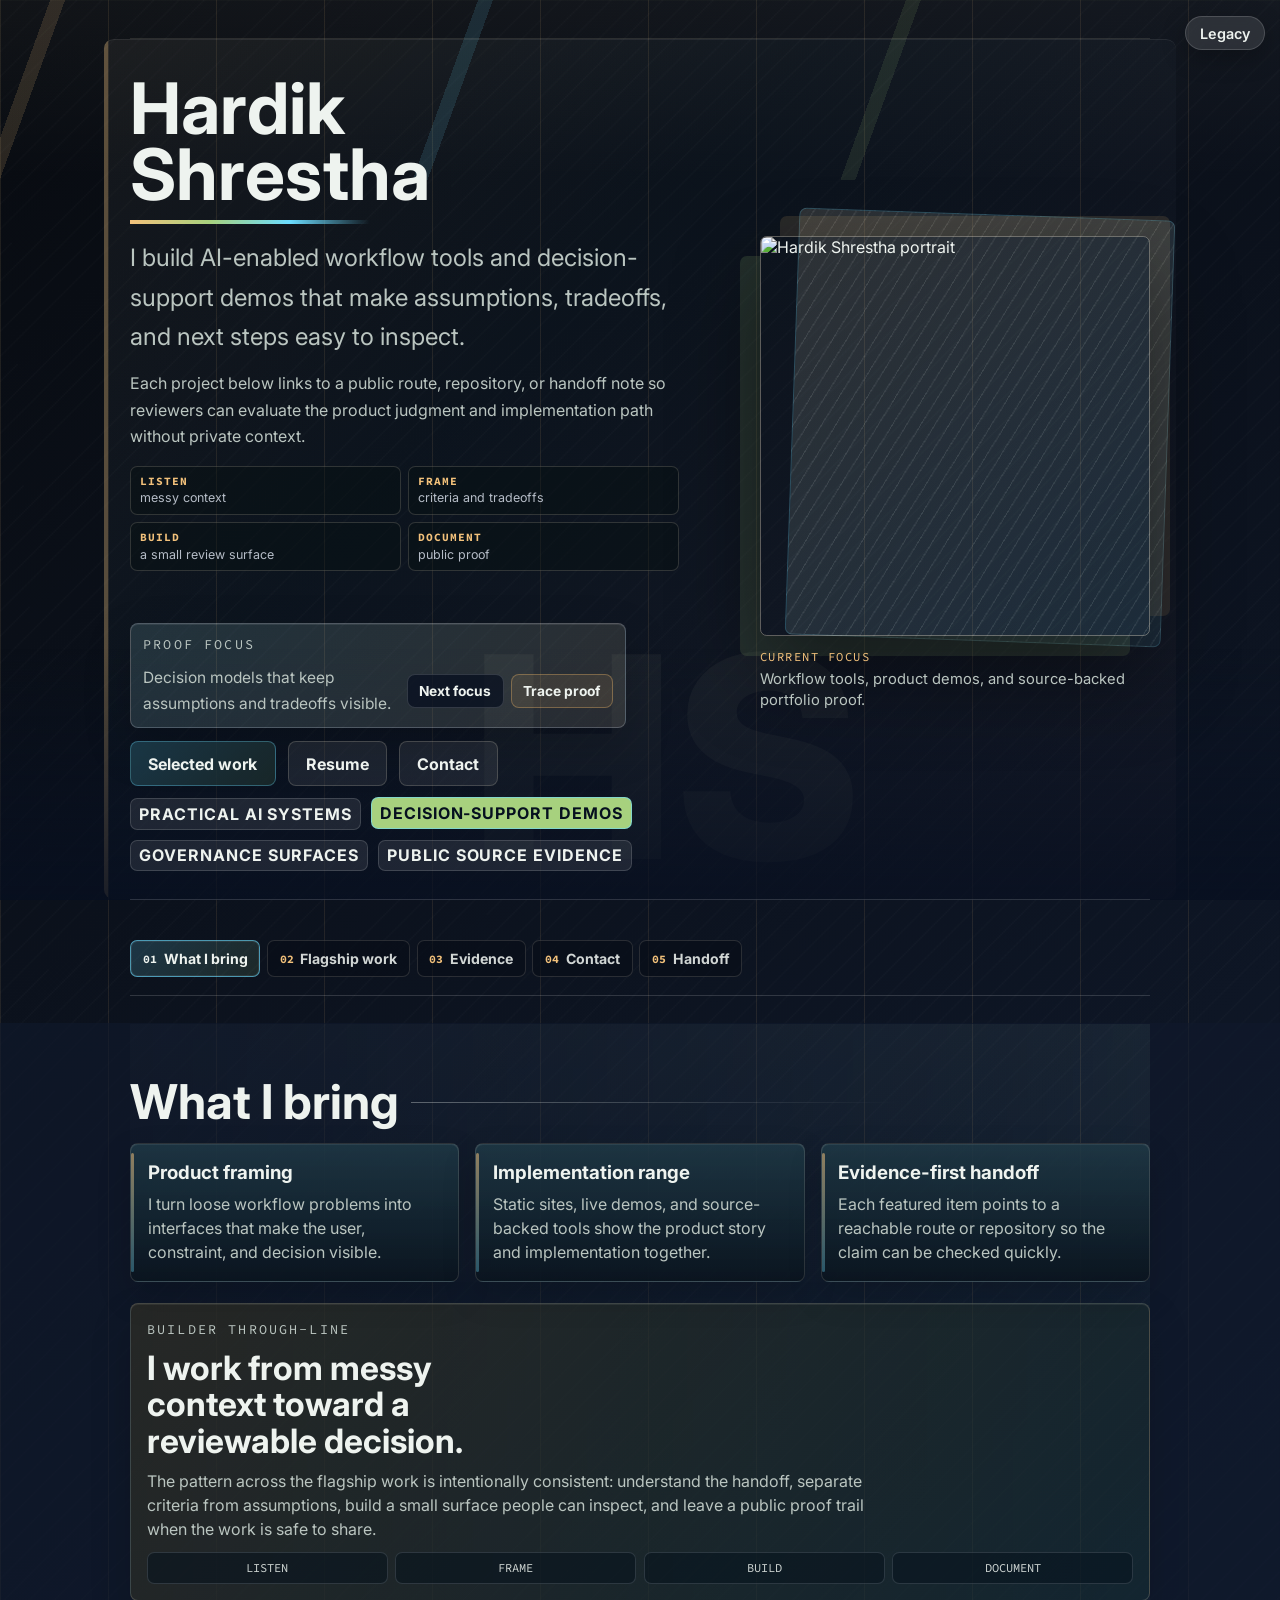
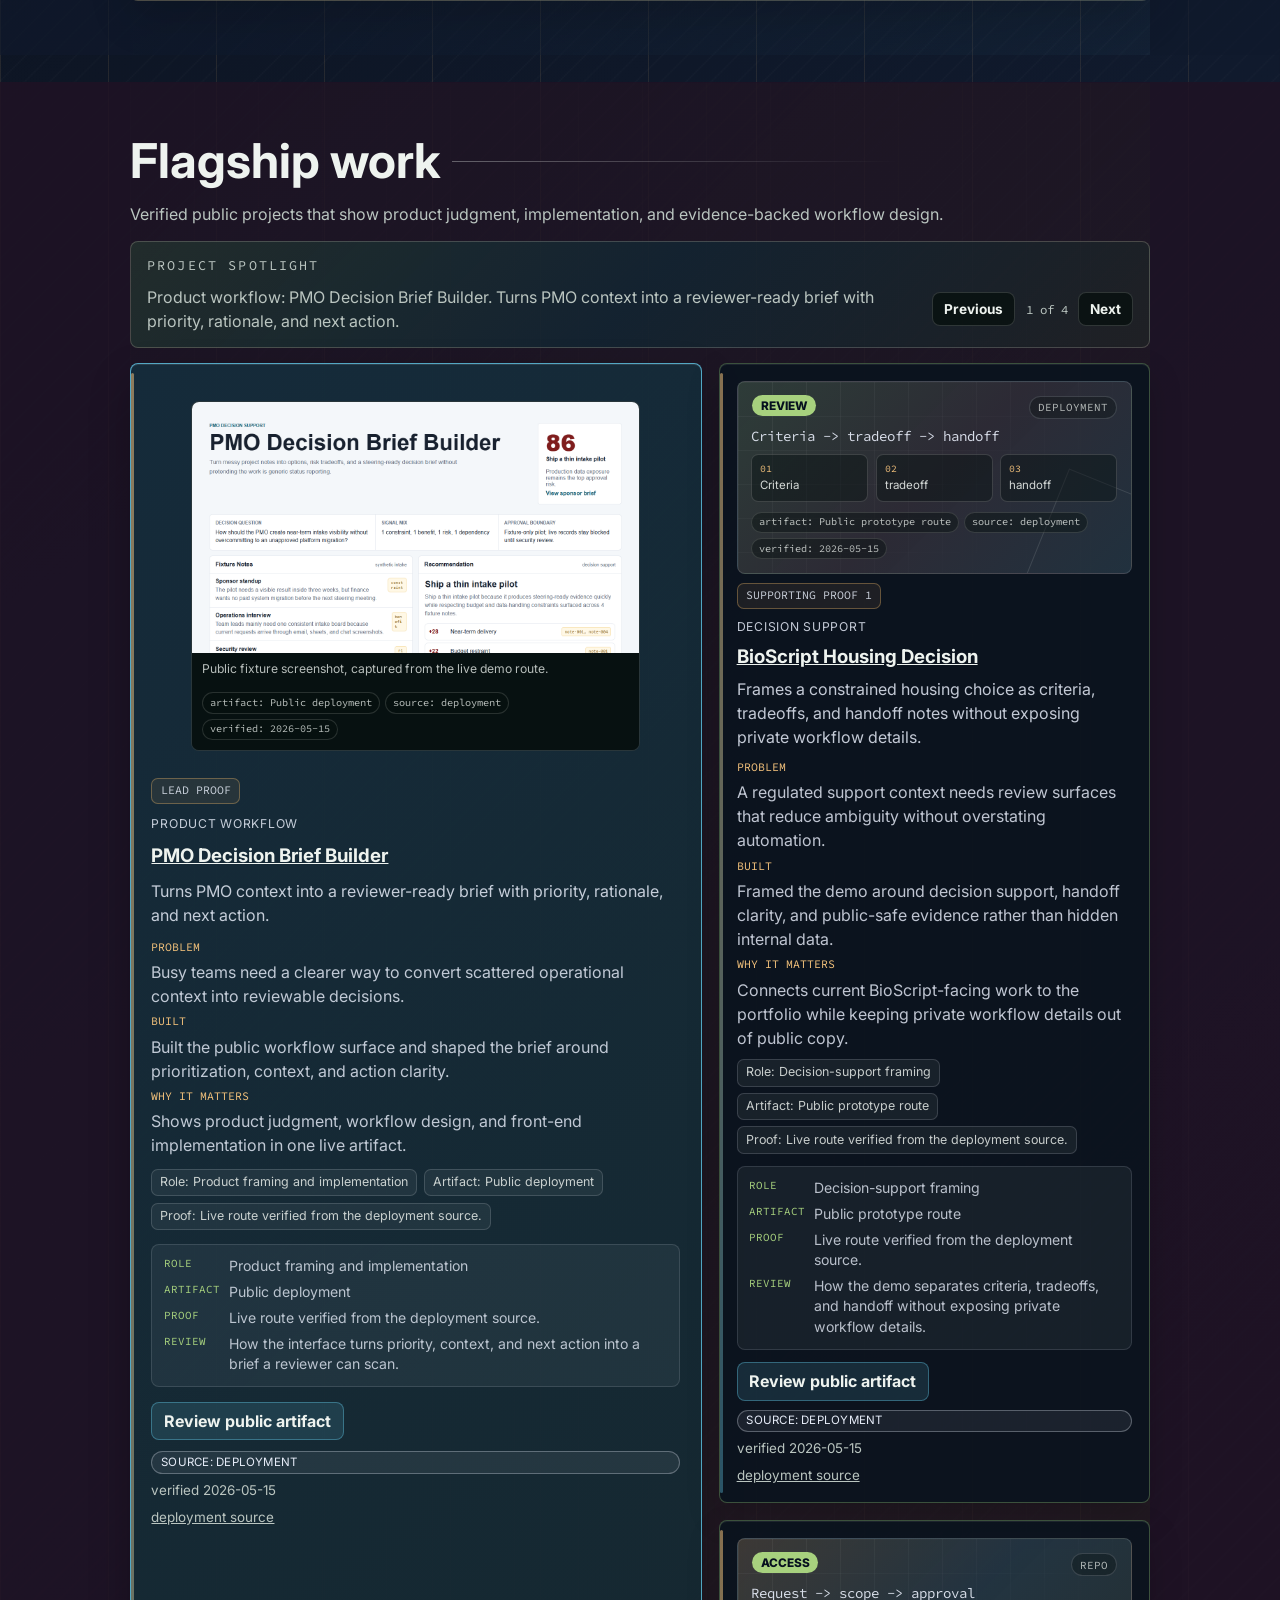
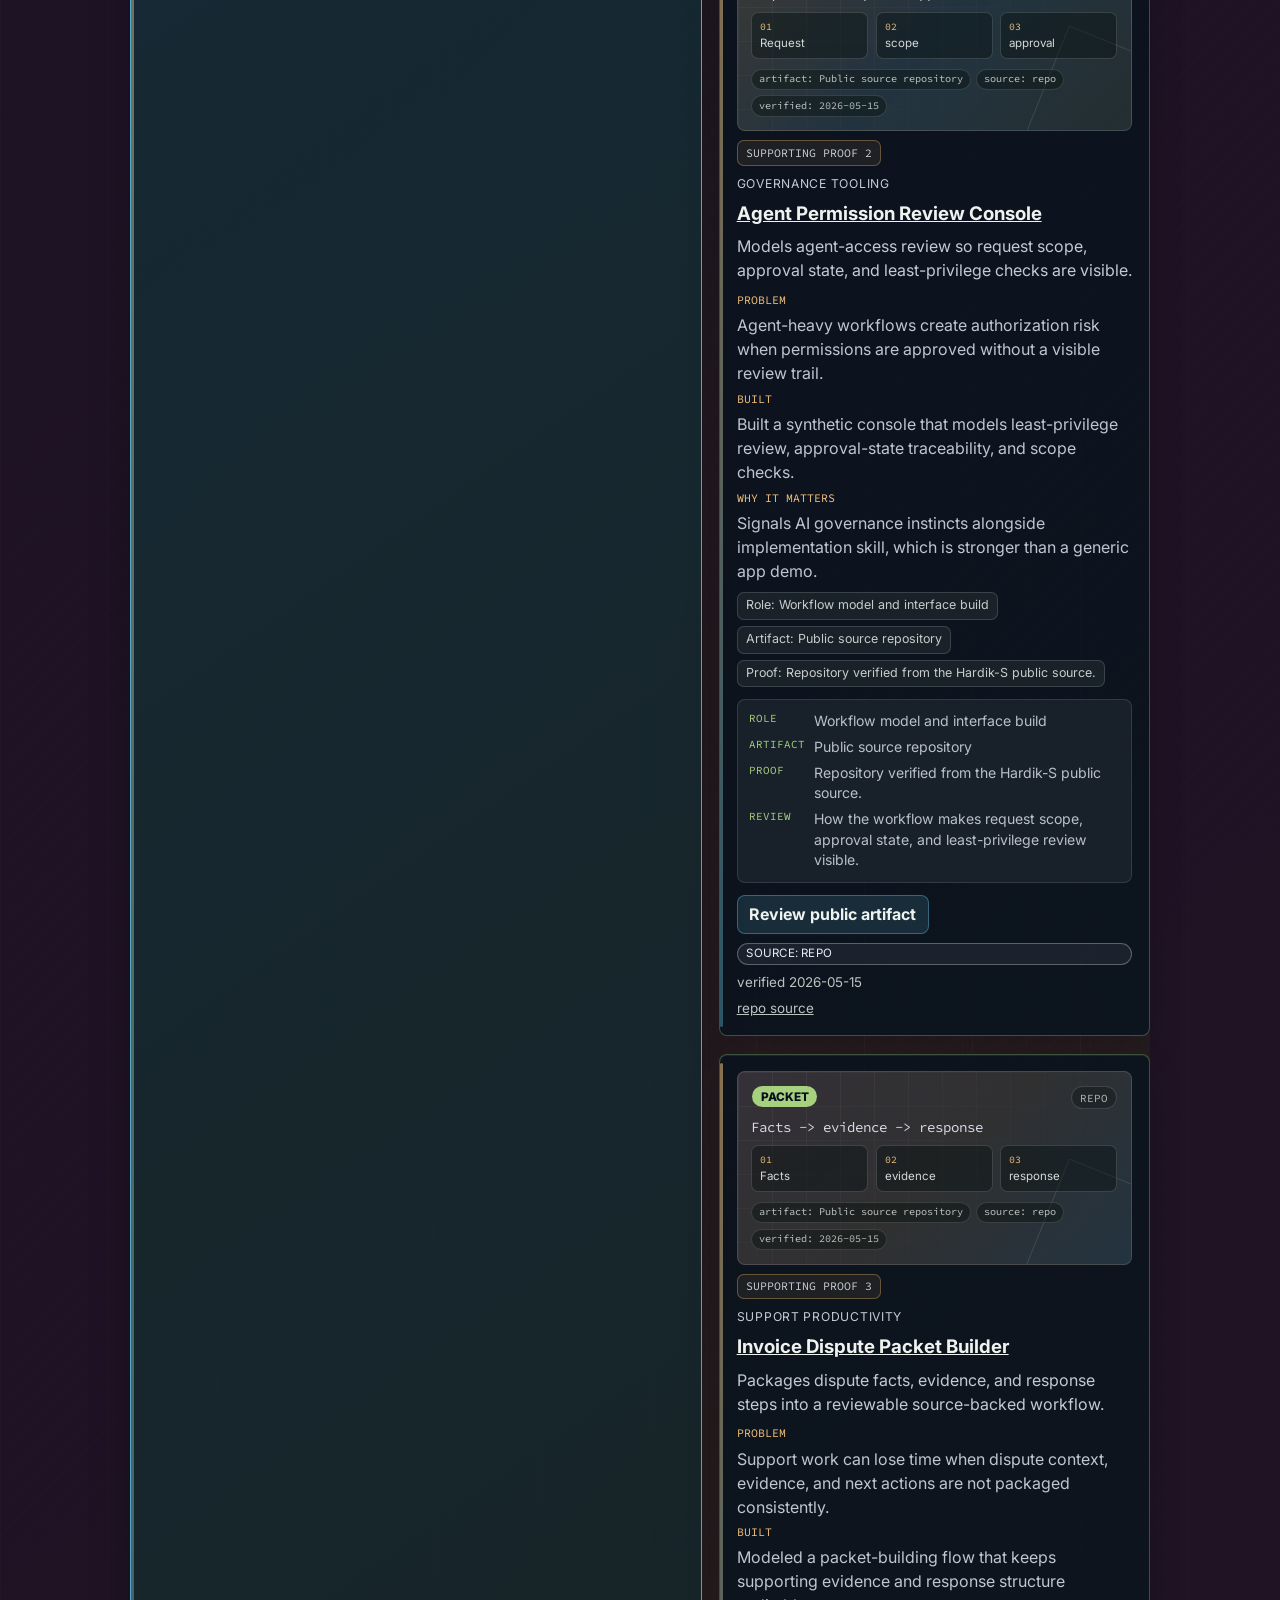
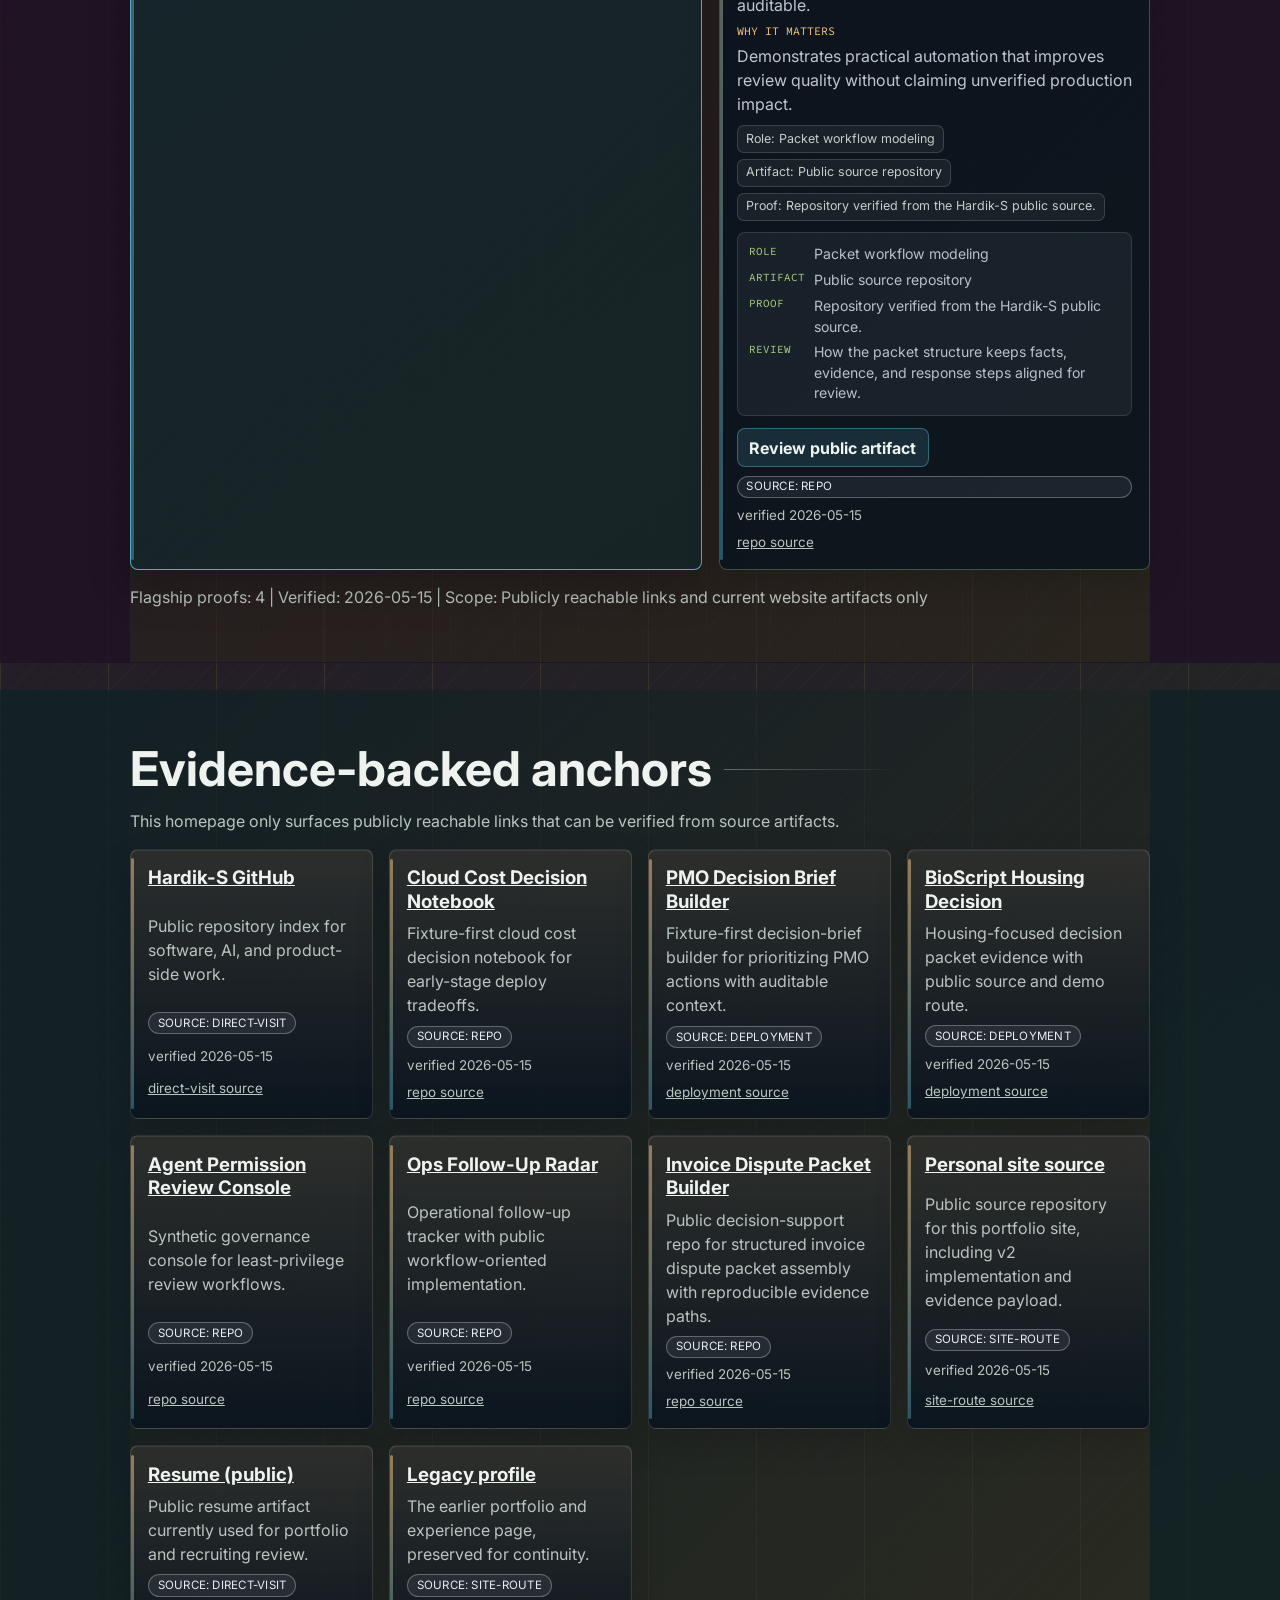
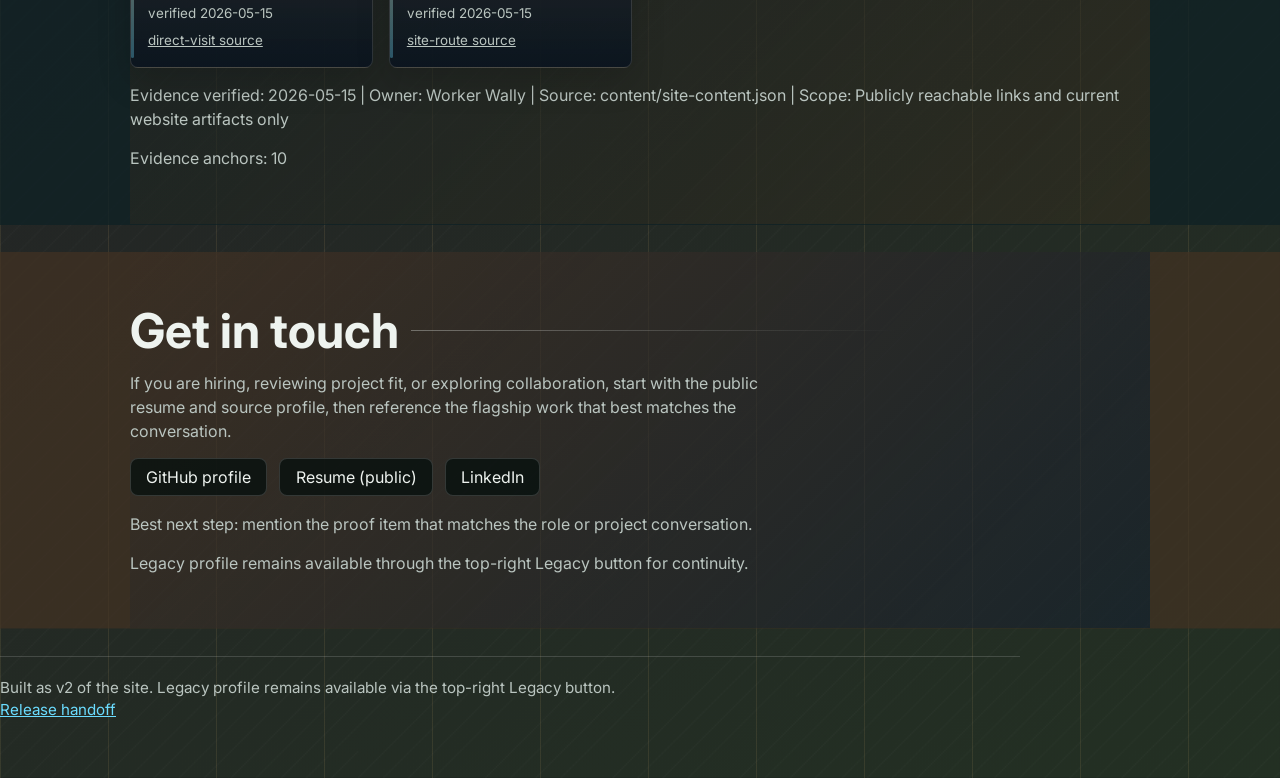
==== index.html @ 6d76522f "Add above-fold warmth pass" ====
<!DOCTYPE html>
<html lang="en">

<head>
  <meta charset="utf-8">
  <meta name="viewport" content="width=device-width, initial-scale=1.0">
  <title>Hardik Shrestha | Product-Minded Software Builder</title>
  <meta name="description" content="Evidence-backed portfolio for Hardik Shrestha: AI-enabled workflow tools, decision-support demos, public source proof, and legacy site continuity.">
  <meta name="theme-color" content="#07100f">
  <meta name="color-scheme" content="dark">
  <link rel="canonical" href="https://hardik-s.github.io/">
  <meta property="og:type" content="website">
  <meta property="og:site_name" content="Hardik Shrestha Portfolio">
  <meta property="og:title" content="Hardik Shrestha | Product-Minded Software Builder">
  <meta property="og:description" content="Evidence-backed portfolio for AI-enabled workflow tools, decision-support demos, and public source proof.">
  <meta property="og:url" content="https://hardik-s.github.io/">
  <meta property="og:image" content="https://hardik-s.github.io/images/website-preview.png">
  <meta property="og:image:width" content="1200">
  <meta property="og:image:height" content="630">
  <meta property="og:image:alt" content="Current v2 portfolio preview for Hardik Shrestha with portrait, proof focus, and Legacy access">
  <meta name="twitter:card" content="summary_large_image">
  <meta name="twitter:title" content="Hardik Shrestha | Product-Minded Software Builder">
  <meta name="twitter:description" content="Evidence-backed portfolio for AI-enabled workflow tools, decision-support demos, and public source proof.">
  <meta name="twitter:image" content="https://hardik-s.github.io/images/website-preview.png">
  <link rel="preconnect" href="https://fonts.googleapis.com">
  <link rel="preconnect" href="https://fonts.gstatic.com" crossorigin>
  <link rel="preload" as="image" href="images/me3.jpg">
  <link href="https://fonts.googleapis.com/css2?family=Inter:wght@400;600;700&family=Source+Code+Pro:wght@400;600&display=swap" rel="stylesheet">
  <link rel="stylesheet" href="css/v2.css">
  <link rel="shortcut icon" href="images/favicon2.png">
</head>

<body>
  <a class="skip-link" href="#main-content">Skip to main content</a>
  <a class="skip-link skip-link-secondary skip-link-highlights" href="#highlights">Skip to highlights</a>
  <a class="skip-link skip-link-secondary skip-link-selected" href="#selected-work">Skip to flagship work</a>
  <a class="skip-link skip-link-secondary skip-link-evidence" href="#evidence-section">Skip to evidence anchors</a>
  <a class="skip-link skip-link-secondary skip-link-contact" href="#contact">Skip to contact</a>
  <a class="legacy-pill" href="/legacy/" aria-label="Open legacy personal site">Legacy</a>

  <main class="site-shell" id="main-content">
    <header class="hero hero-editorial" id="top">
      <div class="hero-copy">
        <h1>Hardik Shrestha</h1>
        <p class="hero-lede">
          I build AI-enabled workflow tools and decision-support demos that make assumptions, tradeoffs, and next
          steps easy to inspect.
        </p>
        <p class="hero-support">
          Each project below links to a public route, repository, or handoff note so reviewers can evaluate the
          product judgment and implementation path without private context.
        </p>
        <div class="hero-method" aria-label="Working pattern">
          <span><strong>Listen</strong> messy context</span>
          <span><strong>Frame</strong> criteria and tradeoffs</span>
          <span><strong>Build</strong> a small review surface</span>
          <span><strong>Document</strong> public proof</span>
        </div>
      </div>
      <figure class="hero-portrait" aria-label="Portrait of Hardik Shrestha">
        <img src="images/me3.jpg" alt="Hardik Shrestha portrait" width="1275" height="1700" decoding="async" fetchpriority="high">
        <figcaption>
          <span>Current focus</span>
          Workflow tools, product demos, and source-backed portfolio proof.
        </figcaption>
      </figure>
      <div class="hero-actions-panel">
        <div class="hero-focus-panel" aria-label="Rotating public proof focus">
          <p class="eyebrow">Proof focus</p>
          <p id="hero-focus-text" class="hero-focus-text" aria-live="polite">
            Decision models that keep assumptions and tradeoffs visible.
          </p>
          <div class="hero-focus-actions">
            <button class="focus-cycle-button" type="button" aria-controls="hero-focus-text">
              Next focus
            </button>
            <button class="proof-journey-button" type="button" aria-controls="selected-work-grid">
              Trace proof
            </button>
          </div>
        </div>
        <div class="hero-links" aria-label="Primary portfolio actions">
          <a href="#selected-work" aria-label="Jump to selected public work">Selected work</a>
          <a href="https://drive.google.com/file/d/1rbTC2hLoid0K8culdn1go-qfMCaq1WEd/view?usp=sharing" target="_blank" rel="noopener noreferrer" class="secondary" aria-label="Open public resume in a new tab">Resume</a>
          <a href="#contact" class="secondary" aria-label="Jump to hiring and collaboration contact details">Contact</a>
        </div>
        <div class="hero-proof-strip" aria-label="Choose a public proof focus">
          <button type="button" data-focus-index="1">Practical AI systems</button>
          <button type="button" data-focus-index="0">Decision-support demos</button>
          <button type="button" data-focus-index="2">Governance surfaces</button>
          <button type="button" data-focus-index="3">Public source evidence</button>
        </div>
      </div>
    </header>

    <nav class="section-rail" aria-label="Portfolio sections">
      <a href="#highlights"><span>01</span> What I bring</a>
      <a href="#selected-work"><span>02</span> Flagship work</a>
      <a href="#evidence-section"><span>03</span> Evidence</a>
      <a href="#contact"><span>04</span> Contact</a>
      <a href="/handoff/"><span>05</span> Handoff</a>
    </nav>

    <section id="highlights" class="card-section" aria-labelledby="highlights-title">
      <h2 id="highlights-title">What I bring</h2>
      <div class="cards">
        <article class="card">
          <h3>Product framing</h3>
          <p>I turn loose workflow problems into interfaces that make the user, constraint, and decision visible.</p>
        </article>
        <article class="card">
          <h3>Implementation range</h3>
          <p>Static sites, live demos, and source-backed tools show the product story and implementation together.</p>
        </article>
        <article class="card">
          <h3>Evidence-first handoff</h3>
          <p>Each featured item points to a reachable route or repository so the claim can be checked quickly.</p>
        </article>
      </div>
      <aside class="builder-story" aria-labelledby="builder-story-title">
        <p class="eyebrow">Builder through-line</p>
        <h3 id="builder-story-title">I work from messy context toward a reviewable decision.</h3>
        <p>
          The pattern across the flagship work is intentionally consistent: understand the handoff, separate criteria
          from assumptions, build a small surface people can inspect, and leave a public proof trail when the work is
          safe to share.
        </p>
        <div class="story-steps" aria-label="Source-backed working pattern">
          <span>Listen</span>
          <span>Frame</span>
          <span>Build</span>
          <span>Document</span>
        </div>
      </aside>
    </section>

    <section id="selected-work" class="card-section selected-work-section" aria-labelledby="selected-work-title" tabindex="-1">
      <h2 id="selected-work-title">Flagship work</h2>
      <p class="section-note">
        Verified public projects that show product judgment, implementation, and evidence-backed workflow design.
      </p>
      <div id="selected-work-grid" class="cards selected-work-grid" aria-live="polite">
        <p class="evidence-loading">Loading selected work...</p>
      </div>
      <p id="selected-work-meta" class="section-note evidence-meta" aria-live="polite">Selected-work freshness: pending.</p>
    </section>

    <section id="evidence-section" class="card-section" aria-labelledby="evidence-title" tabindex="-1">
      <h2 id="evidence-title">Evidence-backed anchors</h2>
      <p class="section-note">This homepage only surfaces publicly reachable links that can be verified from source artifacts.</p>
      <div id="evidence-grid" class="cards" aria-live="polite">
        <p class="evidence-loading">Loading evidence anchors...</p>
      </div>
      <p id="evidence-meta" class="section-note evidence-meta" aria-live="polite">Evidence freshness: pending.</p>
      <p id="evidence-summary" class="section-note" aria-live="polite"></p>
      <noscript>
        <p class="section-note">JavaScript is required for the dynamic evidence list on this page.</p>
      </noscript>
    </section>

    <section class="card-section" id="contact" aria-labelledby="contact-title" tabindex="-1">
      <h2 id="contact-title">Get in touch</h2>
      <p class="contact-intro">If you are hiring, reviewing project fit, or exploring collaboration, start with the public resume and source profile, then reference the flagship work that best matches the conversation.</p>
      <div class="contact-actions">
        <a href="https://github.com/Hardik-S" target="_blank" rel="noopener noreferrer">GitHub profile</a>
        <a href="https://drive.google.com/file/d/1rbTC2hLoid0K8culdn1go-qfMCaq1WEd/view?usp=sharing" target="_blank" rel="noopener noreferrer" class="secondary">Resume (public)</a>
        <a href="https://www.linkedin.com/in/hardik-shres/" target="_blank" rel="noopener noreferrer">LinkedIn</a>
      </div>
      <p class="contact-guidance">Best next step: mention the proof item that matches the role or project conversation.</p>
      <p class="section-note">Legacy profile remains available through the top-right Legacy button for continuity.</p>
    </section>

    <footer class="footer-note">
      <p>Built as v2 of the site. Legacy profile remains available via the top-right Legacy button.</p>
      <p class="footer-links"><a href="/handoff/">Release handoff</a></p>
    </footer>
  </main>

  <script src="js/v2-content.js" defer></script>
  <script src="js/v2-interactions.js" defer></script>
</body>

</html>
---- css/v2.css ----
:root {
  --bg: #080b10;
  --surface: #101923;
  --surface-elevated: rgba(17, 25, 34, 0.82);
  --surface-olive: rgba(38, 54, 43, 0.6);
  --surface-warm: rgba(64, 48, 34, 0.62);
  --text: #eef3ef;
  --muted: #bac5c0;
  --line: rgba(238, 243, 239, 0.16);
  --accent: #6bdcff;
  --accent-warm: #f2c17b;
  --accent-leaf: #a7d17e;
  --accent-rose: #e08e9a;
  --accent-soft: rgba(107, 220, 255, 0.2);
  --ink-blue: #101a2d;
  --ink-plum: #23182a;
  --paper-warm: rgba(248, 235, 208, 0.1);
  --portfolio-cream: #f8ebd0;
}

* {
  box-sizing: border-box;
}

body {
  margin: 0;
  min-height: 100vh;
  font-family: Inter, system-ui, -apple-system, Segoe UI, Roboto, Arial, sans-serif;
  color: var(--text);
  background:
    linear-gradient(90deg, rgba(242, 193, 123, 0.1) 0 1px, transparent 1px 100%),
    repeating-linear-gradient(135deg, rgba(238, 243, 239, 0.024) 0 1px, transparent 1px 18px),
    linear-gradient(150deg, #080b10 0%, #101a2d 30%, #241728 58%, #233023 100%);
  background-size: 108px 100%, auto, auto;
}

a {
  color: var(--accent);
}

*,
*::before,
*::after {
  transition:
    transform 0.24s ease,
    background-color 0.24s ease,
    border-color 0.24s ease;
}

.hero,
.section-rail,
.card-section,
.footer-note {
  width: min(1020px, 92vw);
  margin: 0 auto;
}

.site-shell {
  /* Keep all decorative depth behind content while preserving clickability on fixed controls. */
  isolation: isolate;
  position: relative;
  padding: 2.35rem 0 3.5rem;
  display: grid;
  gap: 1.75rem;
}

.site-shell::before {
  /* Turn 52 uses editorial ruled bands, not copied template assets or decorative blob backgrounds. */
  content: "";
  position: absolute;
  inset: -150px -18vw auto;
  height: 330px;
  z-index: -1;
  pointer-events: none;
  background:
    linear-gradient(110deg, transparent 0 18%, rgba(242, 193, 123, 0.14) 18% 18.8%, transparent 18.8% 41%, rgba(107, 220, 255, 0.12) 41% 41.8%, transparent 41.8% 64%, rgba(167, 209, 126, 0.1) 64% 64.8%, transparent 64.8% 100%),
    linear-gradient(180deg, rgba(248, 235, 208, 0.075), transparent);
}

.site-shell::after {
  content: "";
  position: fixed;
  inset: auto 0 0;
  height: 28vh;
  pointer-events: none;
  z-index: -1;
  background: linear-gradient(to top, rgba(7, 15, 32, 0.75), transparent);
}

.hero {
  position: relative;
  min-height: min(520px, calc(100svh - 17rem));
  padding: clamp(1.45rem, 3.2vw, 2.35rem) 0 clamp(1.2rem, 2.25vw, 1.75rem);
  display: grid;
  grid-template-columns: minmax(0, 1.02fr) minmax(300px, 0.78fr);
  grid-template-areas:
    "copy portrait"
    "actions portrait";
  align-items: center;
  gap: clamp(1.4rem, 4vw, 3.2rem);
  border-bottom: 1px solid var(--line);
  border-top: 1px solid rgba(248, 235, 208, 0.12);
}

.hero::before {
  content: "";
  position: absolute;
  inset: 0 -2vw 0 -2vw;
  z-index: -1;
  border-radius: 0.6rem;
  background:
    linear-gradient(90deg, rgba(242, 193, 123, 0.32) 0 0.26rem, transparent 0.26rem),
    linear-gradient(135deg, rgba(248, 235, 208, 0.055), rgba(107, 220, 255, 0.025) 38%, rgba(224, 142, 154, 0.04));
  box-shadow: inset 0 1px 0 rgba(238, 243, 239, 0.08);
}

.hero::after {
  content: "HS";
  position: absolute;
  right: min(26vw, 18rem);
  bottom: 2.5rem;
  z-index: -1;
  color: rgba(248, 235, 208, 0.045);
  font-size: clamp(9rem, 22vw, 19rem);
  font-weight: 800;
  line-height: 0.72;
}

.legacy-pill {
  position: fixed;
  top: 1rem;
  right: 1rem;
  z-index: 20;
  text-decoration: none;
  border: 1px solid var(--line);
  color: var(--text);
  background: rgba(255, 255, 255, 0.11);
  backdrop-filter: blur(8px);
  padding: 0.45rem 0.85rem;
  border-radius: 999px;
  font-size: 0.9rem;
  font-weight: 600;
  box-shadow: 0 8px 24px rgba(0, 0, 0, 0.25);
}

.legacy-pill:hover,
.legacy-pill:focus-visible {
  background: var(--accent-soft);
  transform: translateY(-1px);
}

.hero-copy {
  grid-area: copy;
  display: grid;
  align-content: center;
  gap: 0.84rem;
}

.hero-copy h1 {
  position: relative;
  max-width: 11ch;
}

.hero-copy h1::after {
  content: "";
  display: block;
  width: min(15rem, 58vw);
  height: 0.28rem;
  margin-top: 0.82rem;
  background: linear-gradient(90deg, var(--accent-warm), var(--accent-leaf), var(--accent), transparent);
}

.hero-actions-panel {
  grid-area: actions;
  display: grid;
  align-content: start;
  gap: 0.68rem;
}

.hero .hero-links a,
.hero-proof-strip {
  display: flex;
  align-items: center;
  flex-wrap: wrap;
  gap: 0.6rem;
}

.hero-proof-strip {
  margin-top: 0.08rem;
  display: flex;
}

.hero-focus-panel {
  width: min(100%, 31rem);
  display: grid;
  grid-template-columns: minmax(0, 1fr) auto;
  align-items: center;
  gap: 0.55rem 0.85rem;
  padding: 0.68rem 0.76rem;
  border: 1px solid rgba(231, 237, 249, 0.22);
  border-radius: 0.5rem;
  background:
    linear-gradient(135deg, rgba(107, 220, 255, 0.08), rgba(244, 184, 106, 0.06)),
    rgba(238, 243, 239, 0.065);
  box-shadow:
    inset 0 1px 0 rgba(255, 255, 255, 0.08),
    0 18px 48px rgba(0, 0, 0, 0.18);
}

.hero-focus-panel .eyebrow {
  grid-column: 1 / -1;
}

.hero-focus-text {
  color: rgba(231, 237, 249, 0.92);
  font-size: 0.97rem;
  line-height: 1.45;
}

.hero-focus-actions {
  display: inline-flex;
  align-items: center;
  justify-content: flex-end;
  gap: 0.45rem;
  flex-wrap: wrap;
}

.focus-cycle-button,
.proof-journey-button {
  width: max-content;
  border: 1px solid var(--line);
  border-radius: 0.5rem;
  padding: 0.5rem 0.72rem;
  color: var(--text);
  background: rgba(7, 15, 32, 0.74);
  font: inherit;
  font-size: 0.86rem;
  font-weight: 700;
  cursor: pointer;
}

.focus-cycle-button:hover,
.focus-cycle-button:focus-visible,
.proof-journey-button:hover,
.proof-journey-button:focus-visible {
  border-color: var(--accent);
  background: rgba(107, 220, 255, 0.14);
  transform: translateY(-1px);
}

.proof-journey-button {
  border-color: rgba(244, 184, 106, 0.34);
  background: rgba(244, 184, 106, 0.1);
}

.hero-proof-strip button {
  font-size: 0.72rem;
  letter-spacing: 0.06em;
  text-transform: uppercase;
  color: var(--text);
  border: 1px solid var(--line);
  border-radius: 0.45rem;
  padding: 0.3rem 0.5rem;
  background: rgba(255, 255, 255, 0.085);
  white-space: nowrap;
  font: inherit;
  font-weight: 700;
  cursor: pointer;
}

.hero-proof-strip button:hover,
.hero-proof-strip button:focus-visible,
.hero-proof-strip button.is-active {
  border-color: rgba(107, 220, 255, 0.58);
  background: rgba(107, 220, 255, 0.14);
  transform: translateY(-1px);
}

.hero-proof-strip button.is-active {
  color: #06101f;
  background: var(--accent-leaf);
}

.eyebrow {
  margin: 0;
  letter-spacing: 0.16em;
  text-transform: uppercase;
  font-family: "Source Code Pro", ui-monospace, Menlo, Consolas, monospace;
  color: var(--accent);
  font-size: 0.84rem;
}

h1 {
  margin: 0;
  line-height: 0.92;
  font-size: clamp(3.2rem, 5.55vw, 4.95rem);
  letter-spacing: 0;
  text-wrap: balance;
}

.hero p {
  max-width: 60ch;
  color: var(--muted);
  line-height: 1.65;
  margin: 0;
}

.hero-lede {
  font-size: clamp(1.2rem, 1.95vw, 1.5rem);
  color: rgba(231, 237, 249, 0.94);
  line-height: 1.28;
  max-width: 39ch;
}

.hero-support {
  max-width: 49ch;
}

.hero-method {
  /* This repeats the Turn 55 working pattern in the hero without adding a new proof claim. */
  width: min(100%, 45rem);
  display: grid;
  grid-template-columns: repeat(2, minmax(0, 1fr));
  gap: 0.45rem;
  margin-top: 0.18rem;
}

.hero-method span {
  min-width: 0;
  padding: 0.44rem 0.58rem;
  border: 1px solid rgba(248, 235, 208, 0.16);
  border-radius: 0.45rem;
  color: rgba(231, 237, 249, 0.78);
  background: rgba(7, 16, 15, 0.4);
  font-size: 0.78rem;
  line-height: 1.35;
}

.hero-method strong {
  display: block;
  margin-bottom: 0.08rem;
  color: var(--accent-warm);
  font-family: "Source Code Pro", ui-monospace, Menlo, Consolas, monospace;
  font-size: 0.7rem;
  letter-spacing: 0.08em;
  text-transform: uppercase;
}

.hero-portrait {
  grid-area: portrait;
  position: relative;
  justify-self: end;
  width: min(390px, 100%);
  margin: 0;
  display: grid;
  gap: 0.75rem;
}

.hero-portrait::before {
  content: "";
  position: absolute;
  inset: -1.4rem -1.15rem 4.4rem 2rem;
  z-index: -1;
  border: 1px solid rgba(107, 220, 255, 0.2);
  border-radius: 0.45rem;
  background:
    linear-gradient(135deg, rgba(248, 235, 208, 0.14), rgba(107, 220, 255, 0.1)),
    repeating-linear-gradient(120deg, rgba(238, 243, 239, 0.12) 0 1px, transparent 1px 12px);
  transform: rotate(2deg);
}

.hero-portrait img {
  width: 100%;
  height: clamp(20rem, 40vw, 25rem);
  aspect-ratio: 4 / 5;
  object-fit: cover;
  object-position: 50% 42%;
  border-radius: 0.42rem;
  border: 1px solid rgba(248, 235, 208, 0.34);
  box-shadow:
    0 38px 88px rgba(0, 0, 0, 0.46),
    -20px 20px 0 rgba(167, 209, 126, 0.15),
    20px -20px 0 rgba(242, 193, 123, 0.12);
}

.hero.is-hero-reactive .hero-portrait img {
  transform: perspective(900px) rotateX(var(--hero-tilt-y, 0deg)) rotateY(var(--hero-tilt-x, 0deg));
}

.hero.is-hero-reactive .hero-focus-panel {
  transform: translate3d(var(--hero-shift-x, 0), var(--hero-shift-y, 0), 0);
}

.hero-portrait figcaption {
  color: var(--muted);
  line-height: 1.45;
  font-size: 0.92rem;
}

.hero-portrait figcaption span {
  display: block;
  margin-bottom: 0.18rem;
  color: var(--accent-warm);
  font-family: "Source Code Pro", ui-monospace, Menlo, Consolas, monospace;
  font-size: 0.76rem;
  text-transform: uppercase;
  letter-spacing: 0.12em;
}

.hero-links {
  display: flex;
  gap: 0.75rem;
  flex-wrap: wrap;
  margin-top: 0.12rem;
}

.hero-links a {
  display: inline-block;
  padding: 0.72rem 1.08rem;
  border-radius: 0.5rem;
  background:
    linear-gradient(135deg, rgba(107, 220, 255, 0.18), rgba(167, 209, 126, 0.1)),
    rgba(8, 19, 30, 0.72);
  border: 1px solid rgba(107, 220, 255, 0.32);
  text-decoration: none;
  color: var(--text);
  width: max-content;
  font-weight: 700;
}

.hero-links a:hover,
.hero-links a:focus-visible {
  background: rgba(255, 255, 255, 0.12);
  border-color: var(--accent);
  transform: translateY(-1px);
}

.hero-links a.secondary {
  border-color: rgba(248, 235, 208, 0.18);
  background: rgba(255, 255, 255, 0.07);
}

.hero-links a.secondary:hover,
.hero-links a.secondary:focus-visible {
  background: rgba(255, 255, 255, 0.08);
}

.section-rail {
  display: flex;
  gap: 0.4rem;
  overflow-x: auto;
  padding: 0.72rem 0 1.08rem;
  border-bottom: 1px solid var(--line);
  scrollbar-width: thin;
}

.section-rail a {
  flex: 0 0 auto;
  display: inline-flex;
  align-items: center;
  gap: 0.42rem;
  min-height: 2.35rem;
  padding: 0.5rem 0.74rem;
  border: 1px solid rgba(248, 235, 208, 0.14);
  border-radius: 0.45rem;
  color: rgba(238, 243, 239, 0.88);
  background: rgba(8, 13, 23, 0.58);
  text-decoration: none;
  font-size: 0.88rem;
  font-weight: 700;
}

.section-rail a span {
  color: var(--accent-warm);
  font-family: "Source Code Pro", ui-monospace, Menlo, Consolas, monospace;
  font-size: 0.72rem;
}

.section-rail a:hover,
.section-rail a:focus-visible {
  border-color: var(--accent);
  background: rgba(107, 220, 255, 0.12);
  transform: translateY(-1px);
}

.section-rail a.is-current {
  border-color: rgba(107, 220, 255, 0.62);
  background: linear-gradient(135deg, rgba(107, 220, 255, 0.18), rgba(154, 203, 120, 0.12));
  color: var(--text);
  box-shadow: inset 0 0 0 1px rgba(238, 243, 239, 0.08);
}

.section-rail a.is-current span {
  color: var(--text);
}
.quick-nav {
  display: flex;
  flex-wrap: wrap;
  gap: 0.55rem;
  margin-top: 0.9rem;
}

.quick-nav a {
  text-decoration: none;
  font-size: 0.9rem;
  color: var(--accent);
  background: rgba(255, 255, 255, 0.08);
  border: 1px solid var(--line);
  border-radius: 999px;
  padding: 0.38rem 0.72rem;
  width: max-content;
}

.quick-nav a:hover,
.quick-nav a:focus-visible {
  background: rgba(255, 255, 255, 0.16);
  border-color: var(--accent);
  transform: translateY(-1px);
}

.skip-link {
  position: absolute;
  left: -9999px;
  top: 0.5rem;
  background: var(--surface);
  color: var(--text);
  padding: 0.55rem 0.8rem;
  border-radius: 0.45rem;
  border: 1px solid var(--line);
  text-decoration: none;
  z-index: 30;
}

.skip-link:focus {
  left: 1rem;
}
/* Keyboard-only anchors in the header for faster route discovery. */
.skip-link-secondary {
  top: 0.9rem;
}

.skip-link-secondary:focus {
  top: 2.4rem;
}

.skip-link-selected:focus {
  top: 3.7rem;
}

.skip-link-evidence:focus {
  top: 5rem;
}

.skip-link-contact:focus {
  top: 6.2rem;
}

.card-section {
  position: relative;
  padding: 3.35rem 0;
  display: grid;
  gap: 0.95rem;
  scroll-margin-top: 4rem;
}

.card-section h2 {
  display: inline-grid;
  grid-template-columns: auto 1fr;
  align-items: center;
  gap: 0.75rem;
  width: min(100%, 48rem);
  font-size: clamp(1.85rem, 4vw, 3rem);
  line-height: 1.05;
}

.card-section h2::after {
  content: "";
  height: 1px;
  min-width: 4rem;
  background: linear-gradient(90deg, rgba(238, 243, 239, 0.34), transparent);
}

.card-section:focus {
  outline: none;
}

.card-section:focus-visible {
  outline: none;
}

.card-section:target h2 {
  color: var(--accent);
}

#highlights,
#selected-work,
#evidence-section,
#contact {
  clip-path: inset(0 -100vmax);
}

#highlights {
  background:
    linear-gradient(90deg, rgba(16, 26, 45, 0.64), rgba(107, 220, 255, 0.04)),
    linear-gradient(180deg, rgba(248, 235, 208, 0.035), transparent 42%);
  box-shadow: 0 0 0 100vmax rgba(16, 26, 45, 0.64);
}

#selected-work {
  background:
    linear-gradient(135deg, rgba(31, 19, 36, 0.84), rgba(45, 38, 24, 0.58)),
    repeating-linear-gradient(90deg, rgba(248, 235, 208, 0.035) 0 1px, transparent 1px 4rem);
  box-shadow: 0 0 0 100vmax rgba(31, 19, 36, 0.84);
}

#evidence-section {
  background:
    linear-gradient(135deg, rgba(15, 33, 37, 0.76), rgba(53, 45, 29, 0.48));
  box-shadow: 0 0 0 100vmax rgba(15, 33, 37, 0.76);
}

#contact {
  background:
    linear-gradient(135deg, rgba(68, 50, 35, 0.7), rgba(20, 31, 48, 0.58));
  box-shadow: 0 0 0 100vmax rgba(68, 50, 35, 0.7);
}

.cards {
  display: grid;
  gap: 1rem;
  grid-template-columns: repeat(auto-fit, minmax(220px, 1fr));
}

.builder-story {
  /* Turn 55 adds a human story layer inside the existing first-scroll proof path, not a new claim surface. */
  display: grid;
  gap: 0.65rem;
  max-width: 64rem;
  margin-top: 0.35rem;
  padding: 1rem;
  border: 1px solid rgba(248, 235, 208, 0.18);
  border-radius: 0.5rem;
  background:
    linear-gradient(135deg, rgba(242, 193, 123, 0.12), rgba(107, 220, 255, 0.08)),
    rgba(7, 16, 15, 0.54);
  box-shadow:
    inset 0 1px 0 rgba(255, 255, 255, 0.07),
    0 18px 42px rgba(0, 0, 0, 0.16);
}

.builder-story h3 {
  max-width: 18ch;
  margin: 0;
  color: var(--text);
  font-size: clamp(1.45rem, 3vw, 2.1rem);
  line-height: 1.08;
}

.builder-story p {
  max-width: 72ch;
  margin: 0;
  color: rgba(231, 237, 249, 0.82);
  line-height: 1.55;
}

.story-steps {
  display: grid;
  grid-template-columns: repeat(4, minmax(0, 1fr));
  gap: 0.48rem;
}

.story-steps span {
  min-width: 0;
  padding: 0.48rem 0.58rem;
  border: 1px solid rgba(231, 237, 249, 0.14);
  border-radius: 0.45rem;
  color: rgba(238, 243, 239, 0.86);
  background: rgba(8, 19, 30, 0.58);
  font-family: "Source Code Pro", ui-monospace, Menlo, Consolas, monospace;
  font-size: 0.75rem;
  text-align: center;
  text-transform: uppercase;
}

.card {
  position: relative;
  border: 1px solid rgba(248, 235, 208, 0.14);
  border-radius: 0.5rem;
  background: var(--surface-elevated);
  padding: 1.05rem;
  display: grid;
  gap: 0.5rem;
  box-shadow:
    inset 0 1px 0 rgba(255, 255, 255, 0.07),
    0 14px 34px rgba(0, 0, 0, 0.16);
  animation: card-pop 0.4s ease both;
}

.card::before {
  content: "";
  position: absolute;
  inset: 0.55rem auto 0.55rem 0;
  width: 0.18rem;
  border-radius: 999px;
  background: linear-gradient(180deg, rgba(242, 193, 123, 0.75), rgba(107, 220, 255, 0.45));
  opacity: 0.72;
}

.selected-work-section .cards,
.selected-work-section .card {
  align-items: start;
}

.selected-work-section .card {
  background: rgba(8, 19, 30, 0.82);
  border-color: rgba(154, 203, 120, 0.34);
}

#highlights .card {
  background:
    linear-gradient(180deg, rgba(107, 220, 255, 0.14), rgba(8, 19, 30, 0.66)),
    var(--surface-elevated);
}

#evidence-section .card {
  background:
    linear-gradient(180deg, rgba(242, 193, 123, 0.12), rgba(8, 19, 30, 0.64)),
    var(--surface-elevated);
}

#contact .contact-actions a {
  background: rgba(7, 16, 15, 0.78);
}

.selected-work-section .card p {
  color: rgba(231, 237, 249, 0.84);
}

.selected-work-grid {
  display: grid;
  gap: 1.08rem;
  grid-template-columns: minmax(0, 1.14fr) minmax(0, 0.86fr);
}

.work-spotlight {
  display: grid;
  grid-template-columns: minmax(0, 1fr) auto;
  gap: 0.55rem 1rem;
  align-items: center;
  padding: 0.88rem 1rem;
  border: 1px solid rgba(248, 235, 208, 0.2);
  border-radius: 0.5rem;
  background:
    linear-gradient(135deg, rgba(167, 209, 126, 0.14), rgba(107, 220, 255, 0.08), rgba(242, 193, 123, 0.08)),
    rgba(8, 19, 30, 0.72);
}

.work-spotlight .eyebrow {
  grid-column: 1 / -1;
}

.work-spotlight-text {
  margin: 0;
  color: rgba(238, 243, 239, 0.9);
  line-height: 1.45;
}

.work-spotlight-actions {
  display: inline-flex;
  align-items: center;
  gap: 0.48rem;
}

.work-spotlight-actions button {
  border: 1px solid var(--line);
  border-radius: 0.5rem;
  padding: 0.48rem 0.68rem;
  color: var(--text);
  background: rgba(7, 16, 15, 0.78);
  font: inherit;
  font-size: 0.85rem;
  font-weight: 700;
  cursor: pointer;
}

.work-spotlight-actions button:hover,
.work-spotlight-actions button:focus-visible {
  border-color: var(--accent);
  background: rgba(107, 220, 255, 0.14);
  transform: translateY(-1px);
}

.work-spotlight-position {
  min-width: 3rem;
  color: var(--muted);
  text-align: center;
  font-family: "Source Code Pro", ui-monospace, Menlo, Consolas, monospace;
  font-size: 0.78rem;
}

.selected-work-grid .card,
.selected-work-grid .card p,
.selected-work-grid .card h3 {
  display: grid;
}

.flagship-card {
  min-height: 100%;
  align-content: start;
  gap: 0.7rem;
}

.flagship-card-featured {
  grid-row: span 3;
  padding: 1.28rem;
  background:
    linear-gradient(145deg, rgba(107, 220, 255, 0.16), rgba(242, 193, 123, 0.1), rgba(167, 209, 126, 0.07)),
    rgba(8, 19, 30, 0.9);
  border-color: rgba(248, 235, 208, 0.24);
  box-shadow:
    inset 0 1px 0 rgba(255, 255, 255, 0.09),
    0 26px 64px rgba(0, 0, 0, 0.28);
}

.flagship-card-featured .work-visual {
  min-height: 10.4rem;
}

.flagship-card-supporting {
  gap: 0.56rem;
}

.flagship-card-supporting .work-visual {
  min-height: 5.4rem;
}

.flagship-card-supporting .work-visual-flow {
  grid-template-columns: repeat(3, minmax(0, 1fr));
}

.flagship-card-supporting .work-visual-node {
  min-height: 2.35rem;
  font-size: 0.72rem;
}

.flagship-card[tabindex="0"] {
  cursor: pointer;
}

.flagship-card.is-spotlighted {
  border-color: rgba(107, 220, 255, 0.72);
  background:
    linear-gradient(145deg, rgba(107, 220, 255, 0.12), rgba(154, 203, 120, 0.09)),
    rgba(8, 19, 30, 0.9);
  box-shadow:
    inset 0 1px 0 rgba(255, 255, 255, 0.1),
    0 18px 42px rgba(0, 0, 0, 0.24);
}

.selected-work-section.is-proof-journey .work-spotlight,
.selected-work-section.is-proof-journey .flagship-card.is-spotlighted {
  border-color: rgba(244, 184, 106, 0.76);
  box-shadow:
    inset 0 1px 0 rgba(255, 255, 255, 0.12),
    0 0 0 2px rgba(244, 184, 106, 0.14),
    0 22px 54px rgba(0, 0, 0, 0.27);
}

.work-visual {
  position: relative;
  overflow: hidden;
  display: grid;
  grid-template-columns: auto minmax(0, 1fr);
  gap: 0.52rem 0.72rem;
  align-items: start;
  min-height: 6.8rem;
  padding: 0.86rem;
  border-radius: 0.5rem;
  border: 1px solid rgba(231, 237, 249, 0.14);
  background:
    linear-gradient(135deg, rgba(107, 220, 255, 0.13), rgba(154, 203, 120, 0.12), rgba(244, 184, 106, 0.1)),
    rgba(255, 255, 255, 0.06);
}

.work-visual::before {
  content: "";
  position: absolute;
  inset: 0;
  pointer-events: none;
  background:
    linear-gradient(90deg, rgba(255, 255, 255, 0.08) 0 1px, transparent 1px 100%),
    linear-gradient(180deg, rgba(255, 255, 255, 0.06) 0 1px, transparent 1px 100%);
  background-size: 34px 34px;
  mask-image: linear-gradient(135deg, rgba(0, 0, 0, 0.72), transparent 78%);
}

.work-visual::after {
  content: "";
  position: absolute;
  right: -2.4rem;
  bottom: -2.8rem;
  width: 8rem;
  height: 8rem;
  border: 1px solid rgba(238, 243, 239, 0.12);
  transform: rotate(22deg);
}

.work-visual[data-visual-tone="1"] {
  background:
    linear-gradient(135deg, rgba(107, 220, 255, 0.16), rgba(154, 203, 120, 0.12), rgba(244, 184, 106, 0.1)),
    rgba(255, 255, 255, 0.06);
}

.work-visual[data-visual-tone="2"] {
  background:
    linear-gradient(135deg, rgba(154, 203, 120, 0.16), rgba(217, 137, 143, 0.1), rgba(107, 220, 255, 0.09)),
    rgba(255, 255, 255, 0.06);
}

.work-visual[data-visual-tone="3"] {
  background:
    linear-gradient(135deg, rgba(244, 184, 106, 0.16), rgba(107, 220, 255, 0.1), rgba(154, 203, 120, 0.08)),
    rgba(255, 255, 255, 0.06);
}

.work-visual[data-visual-tone="4"] {
  background:
    linear-gradient(135deg, rgba(217, 137, 143, 0.14), rgba(244, 184, 106, 0.1), rgba(107, 220, 255, 0.1)),
    rgba(255, 255, 255, 0.06);
}

.work-visual-mark {
  position: relative;
  z-index: 1;
  width: max-content;
  max-width: 100%;
  padding: 0.22rem 0.56rem;
  border-radius: 999px;
  color: #06101f;
  background: var(--accent-leaf);
  font-size: 0.74rem;
  font-weight: 800;
  text-transform: uppercase;
}

.work-visual-meta {
  position: relative;
  z-index: 1;
  justify-self: end;
  padding: 0.22rem 0.5rem;
  border: 1px solid rgba(231, 237, 249, 0.16);
  border-radius: 999px;
  color: rgba(238, 243, 239, 0.72);
  background: rgba(7, 16, 15, 0.34);
  font-family: "Source Code Pro", ui-monospace, Menlo, Consolas, monospace;
  font-size: 0.68rem;
  text-transform: uppercase;
}

.work-visual-cue {
  position: relative;
  z-index: 1;
  grid-column: 1 / -1;
  color: rgba(231, 237, 249, 0.92);
  font-family: "Source Code Pro", ui-monospace, Menlo, Consolas, monospace;
  font-size: 0.88rem;
  line-height: 1.35;
}

.work-visual-flow {
  position: relative;
  z-index: 1;
  grid-column: 1 / -1;
  display: grid;
  grid-template-columns: repeat(3, minmax(0, 1fr));
  gap: 0.46rem;
}

.work-visual-node {
  position: relative;
  min-width: 0;
  min-height: 2.7rem;
  display: grid;
  align-content: center;
  padding: 0.5rem;
  border: 1px solid rgba(238, 243, 239, 0.16);
  border-radius: 0.45rem;
  color: rgba(238, 243, 239, 0.88);
  background: rgba(7, 16, 15, 0.42);
  font-size: 0.78rem;
  line-height: 1.25;
}

.work-visual-node::before {
  content: "0" attr(data-step);
  margin-bottom: 0.16rem;
  color: var(--accent-warm);
  font-family: "Source Code Pro", ui-monospace, Menlo, Consolas, monospace;
  font-size: 0.62rem;
}

.work-visual-provenance {
  position: relative;
  z-index: 1;
  grid-column: 1 / -1;
  display: flex;
  flex-wrap: wrap;
  gap: 0.34rem;
  padding-top: 0.1rem;
}

.work-visual-provenance span {
  min-width: 0;
  max-width: 100%;
  padding: 0.2rem 0.42rem;
  border: 1px solid rgba(238, 243, 239, 0.14);
  border-radius: 999px;
  color: rgba(238, 243, 239, 0.78);
  background: rgba(7, 16, 15, 0.44);
  font-family: "Source Code Pro", ui-monospace, Menlo, Consolas, monospace;
  font-size: 0.64rem;
  line-height: 1.25;
}

.work-media-visual {
  display: grid;
  grid-template-columns: 1fr;
  gap: 0;
  padding: 0;
  background: rgba(7, 16, 15, 0.68);
}

.work-media-visual::before,
.work-media-visual::after {
  display: none;
}

.work-media-visual img {
  display: block;
  width: 100%;
  height: auto;
  aspect-ratio: 16 / 9;
  object-fit: cover;
  object-position: 0 0;
}

.work-media-visual figcaption {
  padding: 0.48rem 0.62rem;
  color: rgba(238, 243, 239, 0.76);
  background: rgba(7, 16, 15, 0.78);
  font-size: 0.76rem;
  line-height: 1.35;
}

.work-media-visual .work-visual-provenance {
  padding: 0.48rem 0.62rem 0.6rem;
  background: rgba(7, 16, 15, 0.78);
}

.selected-work-label {
  display: inline-flex;
  align-items: center;
  gap: 0.35rem;
  margin: 0;
  font-size: 0.76rem;
  text-transform: uppercase;
  letter-spacing: 0.06em;
  color: rgba(231, 237, 249, 0.7);
}

.selected-work-rank {
  width: max-content;
  max-width: 100%;
  margin: 0;
  padding: 0.2rem 0.52rem;
  border-radius: 0.42rem;
  border: 1px solid rgba(244, 184, 106, 0.34);
  color: var(--accent-warm);
  background: rgba(244, 184, 106, 0.08);
  font-family: "Source Code Pro", ui-monospace, Menlo, Consolas, monospace;
  font-size: 0.72rem;
  text-transform: uppercase;
}

.work-details {
  display: grid;
  gap: 0.4rem;
  margin: 0.1rem 0 0;
}

.work-details dt {
  color: var(--accent-warm);
  font-family: "Source Code Pro", ui-monospace, Menlo, Consolas, monospace;
  font-size: 0.72rem;
  text-transform: uppercase;
}

.work-details dd {
  margin: 0;
  color: rgba(231, 237, 249, 0.82);
  line-height: 1.5;
}

.case-study-details {
  display: grid;
  grid-template-columns: max-content minmax(0, 1fr);
  gap: 0.34rem 0.58rem;
  margin: 0.15rem 0 0;
  padding: 0.72rem;
  border: 1px solid rgba(231, 237, 249, 0.13);
  border-radius: 0.5rem;
  background: rgba(238, 243, 239, 0.055);
}

.work-proof-chips {
  display: flex;
  flex-wrap: wrap;
  gap: 0.38rem;
}

.work-proof-chips span {
  min-width: 0;
  padding: 0.28rem 0.5rem;
  border: 1px solid rgba(231, 237, 249, 0.16);
  border-radius: 0.42rem;
  color: rgba(238, 243, 239, 0.82);
  background: rgba(238, 243, 239, 0.06);
  font-size: 0.78rem;
  line-height: 1.35;
}

.work-review-link {
  width: max-content;
  max-width: 100%;
  margin-top: 0.2rem;
  padding: 0.52rem 0.72rem;
  border: 1px solid rgba(107, 220, 255, 0.34);
  border-radius: 0.5rem;
  color: var(--text);
  background: rgba(107, 220, 255, 0.12);
  text-decoration: none;
  font-weight: 700;
}

.work-review-link:hover,
.work-review-link:focus-visible {
  border-color: var(--accent);
  background: rgba(107, 220, 255, 0.18);
  transform: translateY(-1px);
}

.case-study-details dt {
  color: var(--accent-leaf);
  font-family: "Source Code Pro", ui-monospace, Menlo, Consolas, monospace;
  font-size: 0.68rem;
  text-transform: uppercase;
}

.case-study-details dd {
  min-width: 0;
  margin: 0;
  color: rgba(231, 237, 249, 0.78);
  font-size: 0.88rem;
  line-height: 1.45;
}

.card:nth-child(2) {
  animation-delay: 0.06s;
}

.card:nth-child(3) {
  animation-delay: 0.12s;
}

.card:hover,
.card:focus-within {
  border-color: var(--accent-soft);
  transform: translateY(-2px);
}

.card h3 {
  line-height: 1.25;
}

.section-note {
  margin: 0;
  color: var(--muted);
}

.source-meta {
  font-size: 0.84rem;
  margin-top: 0.35rem;
  display: flex;
  align-items: center;
  gap: 0.42rem;
  flex-wrap: wrap;
}

.source-meta-badge {
  display: inline-flex;
  align-items: center;
  border-radius: 999px;
  padding: 0.09rem 0.55rem;
  border: 1px solid rgba(231, 237, 249, 0.3);
  color: #e7edf9;
  background: rgba(231, 237, 249, 0.07);
  font-size: 0.72rem;
  text-transform: uppercase;
  letter-spacing: 0.02em;
}

.source-meta-text {
  color: var(--muted);
}

.source-meta-link {
  color: var(--muted);
  font-size: 0.84rem;
}

.evidence-meta {
  color: rgba(231, 237, 249, 0.74);
}

.evidence-loading {
  margin: 0;
  color: var(--muted);
}

.card h3,
.card-section h2,
.footer-note {
  margin: 0;
}

.card-section p,
.footer-note p,
.work-list p {
  color: var(--muted);
  line-height: 1.5;
  margin: 0;
}

.contact-actions {
  display: flex;
  flex-wrap: wrap;
  gap: 0.75rem;
}

.contact-intro,
.contact-guidance {
  max-width: 68ch;
}

.contact-guidance {
  color: rgba(238, 243, 239, 0.82);
}

.contact-actions a {
  width: max-content;
  text-decoration: none;
  padding: 0.5rem 0.95rem;
  border-radius: 0.5rem;
  background: var(--surface);
  border: 1px solid var(--line);
  color: var(--text);
}

.contact-actions a:hover,
.contact-actions a:focus-visible {
  background: rgba(255, 255, 255, 0.12);
  border-color: var(--accent);
  transform: translateY(-1px);
}

.card h3 a,
.hero-links a {
  color: var(--text);
}

.work-list {
  margin: 0;
  padding-left: 1.1rem;
  display: grid;
  gap: 0.95rem;
}

.work-list li p {
  margin-top: 0.3rem;
}

.work-list li {
  max-width: 70ch;
}

.footer-note {
  border-top: 1px solid var(--line);
  padding-top: 1.2rem;
  color: var(--muted);
  font-size: 0.95rem;
}

.footer-links {
  margin-top: 0.45rem;
}

.handoff-shell {
  padding-top: 4.4rem;
}

.handoff-hero {
  min-height: auto;
  border-bottom: 1px solid var(--line);
}

.handoff-list {
  margin: 0;
  padding-left: 1.35rem;
  display: grid;
  gap: 0.85rem;
  color: var(--muted);
  line-height: 1.55;
}

a:focus-visible,
button:focus-visible,
.legacy-pill:focus-visible {
  outline: 2px solid var(--accent);
  outline-offset: 2px;
}

.skip-link:focus-visible {
  outline: 2px solid var(--accent);
  outline-offset: 2px;
}

.sr-only {
  position: absolute;
  width: 1px;
  height: 1px;
  padding: 0;
  margin: -1px;
  overflow: hidden;
  clip: rect(0, 0, 0, 0);
  white-space: nowrap;
  border: 0;
}

@keyframes card-pop {
  from {
    opacity: 0;
    transform: translateY(8px);
  }

  to {
    opacity: 1;
    transform: translateY(0);
  }
}

@media (max-width: 700px) {
  .site-shell {
    padding-top: 3.9rem;
    gap: 1.2rem;
  }

  .legacy-pill {
    top: 0.65rem;
    right: 0.65rem;
  }

  .hero {
    min-height: auto;
    grid-template-columns: 1fr;
    grid-template-areas:
      "copy"
      "portrait"
      "actions";
    gap: 0.78rem;
    padding: 0.75rem 0 1rem;
  }

  .hero::before {
    inset: -0.45rem -3vw -0.25rem -3vw;
  }

  .hero::after {
    display: none;
  }

  .hero-actions-panel {
    gap: 0.7rem;
  }

  .hero-links {
    order: -1;
  }

  .handoff-hero .hero-links {
    order: initial;
  }

  h1 {
    font-size: clamp(2.35rem, 10.4vw, 3.15rem);
    line-height: 1;
  }

  .hero-lede {
    font-size: clamp(1.02rem, 4.8vw, 1.28rem);
  }

  .hero-support {
    font-size: 0.96rem;
    line-height: 1.55;
  }

  .hero-method {
    grid-template-columns: repeat(2, minmax(0, 1fr));
    gap: 0.38rem;
  }

  .hero-method span {
    padding: 0.4rem 0.48rem;
    font-size: 0.74rem;
  }

  .hero-focus-panel {
    width: 100%;
    /* Keep the proof control compact on mobile so the first viewport still shows the primary actions. */
    grid-template-columns: minmax(0, 1fr) auto;
    padding: 0.68rem;
    gap: 0.42rem 0.62rem;
  }

  .focus-cycle-button {
    width: max-content;
    align-self: center;
  }

  .hero-focus-actions {
    width: max-content;
    align-self: center;
  }

  .hero-portrait {
    width: min(100%, 340px);
    justify-self: start;
    gap: 0;
  }

  .hero-portrait img {
    height: clamp(10rem, 42vw, 12.5rem);
    aspect-ratio: 16 / 7.4;
    object-position: 50% 42%;
    box-shadow:
      0 22px 54px rgba(0, 0, 0, 0.36),
      -10px 10px 0 rgba(142, 191, 104, 0.14),
      10px -10px 0 rgba(242, 193, 123, 0.1);
  }

  .hero-portrait figcaption {
    display: none;
  }

  .hero-proof-strip button {
    white-space: normal;
    font-size: 0.72rem;
  }

  .hero-proof-strip {
    display: none;
  }

  .section-rail {
    display: grid;
    grid-template-columns: repeat(3, minmax(0, 1fr));
    gap: 0.42rem;
    overflow: visible;
  }

  .section-rail a {
    justify-content: center;
    min-width: 0;
    text-align: center;
    white-space: normal;
  }

  .card-section,
  .hero,
  .section-rail,
  .footer-note {
    width: min(1020px, 94vw);
  }

  .card-section {
    padding: 2.2rem 0;
  }
}

@media (max-width: 480px) {
  .hero-support {
    display: none;
  }

  .hero-method {
    grid-template-columns: repeat(2, minmax(0, 1fr));
  }

  .hero-method span {
    padding: 0.34rem 0.42rem;
    font-size: 0.68rem;
  }

  .hero-method strong {
    font-size: 0.64rem;
  }

  .hero-copy {
    gap: 0.72rem;
  }

  .hero-copy h1::after {
    margin-top: 0.58rem;
  }

  .hero-links a {
    flex: 1 1 0;
    min-width: 0;
    padding-right: 0.55rem;
    padding-left: 0.55rem;
    text-align: center;
  }

  .hero-portrait img {
    aspect-ratio: 16 / 7.2;
    object-position: 50% 41%;
  }

  .hero-focus-panel {
    grid-template-columns: minmax(0, 1fr) auto;
  }

  .hero-focus-panel .eyebrow {
    font-size: 0.68rem;
    letter-spacing: 0.12em;
  }

  .hero-focus-text {
    font-size: 0.9rem;
    line-height: 1.35;
  }

  .focus-cycle-button,
  .proof-journey-button {
    padding: 0.46rem 0.6rem;
    font-size: 0.8rem;
  }

  .hero-proof-strip {
    gap: 0.42rem;
  }

  .section-rail {
    grid-template-columns: repeat(2, minmax(0, 1fr));
  }

  .cards {
    grid-template-columns: 1fr;
  }

  .builder-story {
    padding: 0.86rem;
  }

  .builder-story h3 {
    max-width: 100%;
  }

  .story-steps {
    grid-template-columns: repeat(2, minmax(0, 1fr));
  }

  .selected-work-grid {
    grid-template-columns: 1fr;
    gap: 0.88rem;
  }

  .flagship-card-featured {
    grid-row: auto;
    padding: 0.92rem;
  }

  .flagship-card-featured .work-visual {
    min-height: 6rem;
  }

  /* Turn 48 keeps the PMO lead proof readable on narrow screens without changing evidence copy. */
  .selected-work-section .section-note,
  .selected-work-section .card p,
  .work-spotlight-text {
    line-height: 1.42;
  }

  .selected-work-section .card {
    gap: 0.52rem;
  }

  .selected-work-section .card h3 {
    font-size: 1.08rem;
    line-height: 1.2;
  }

  .work-spotlight {
    grid-template-columns: 1fr;
    gap: 0.48rem;
    padding: 0.78rem;
  }

  .work-media-visual figcaption {
    padding: 0.38rem 0.52rem;
    font-size: 0.72rem;
  }

  .selected-work-rank {
    padding: 0.16rem 0.46rem;
    font-size: 0.68rem;
  }

  .selected-work-label {
    font-size: 0.7rem;
    letter-spacing: 0.04em;
  }

  .work-spotlight-actions {
    width: 100%;
    justify-content: space-between;
  }

  .work-spotlight-actions button {
    flex: 1 1 0;
  }

  .case-study-details {
    grid-template-columns: 1fr;
  }
}

@media (prefers-reduced-motion: reduce) {
  *,
  *::before,
  *::after {
    scroll-behavior: auto !important;
    transition-duration: 0.01ms !important;
    animation-duration: 0.01ms !important;
    animation-iteration-count: 1 !important;
  }
}
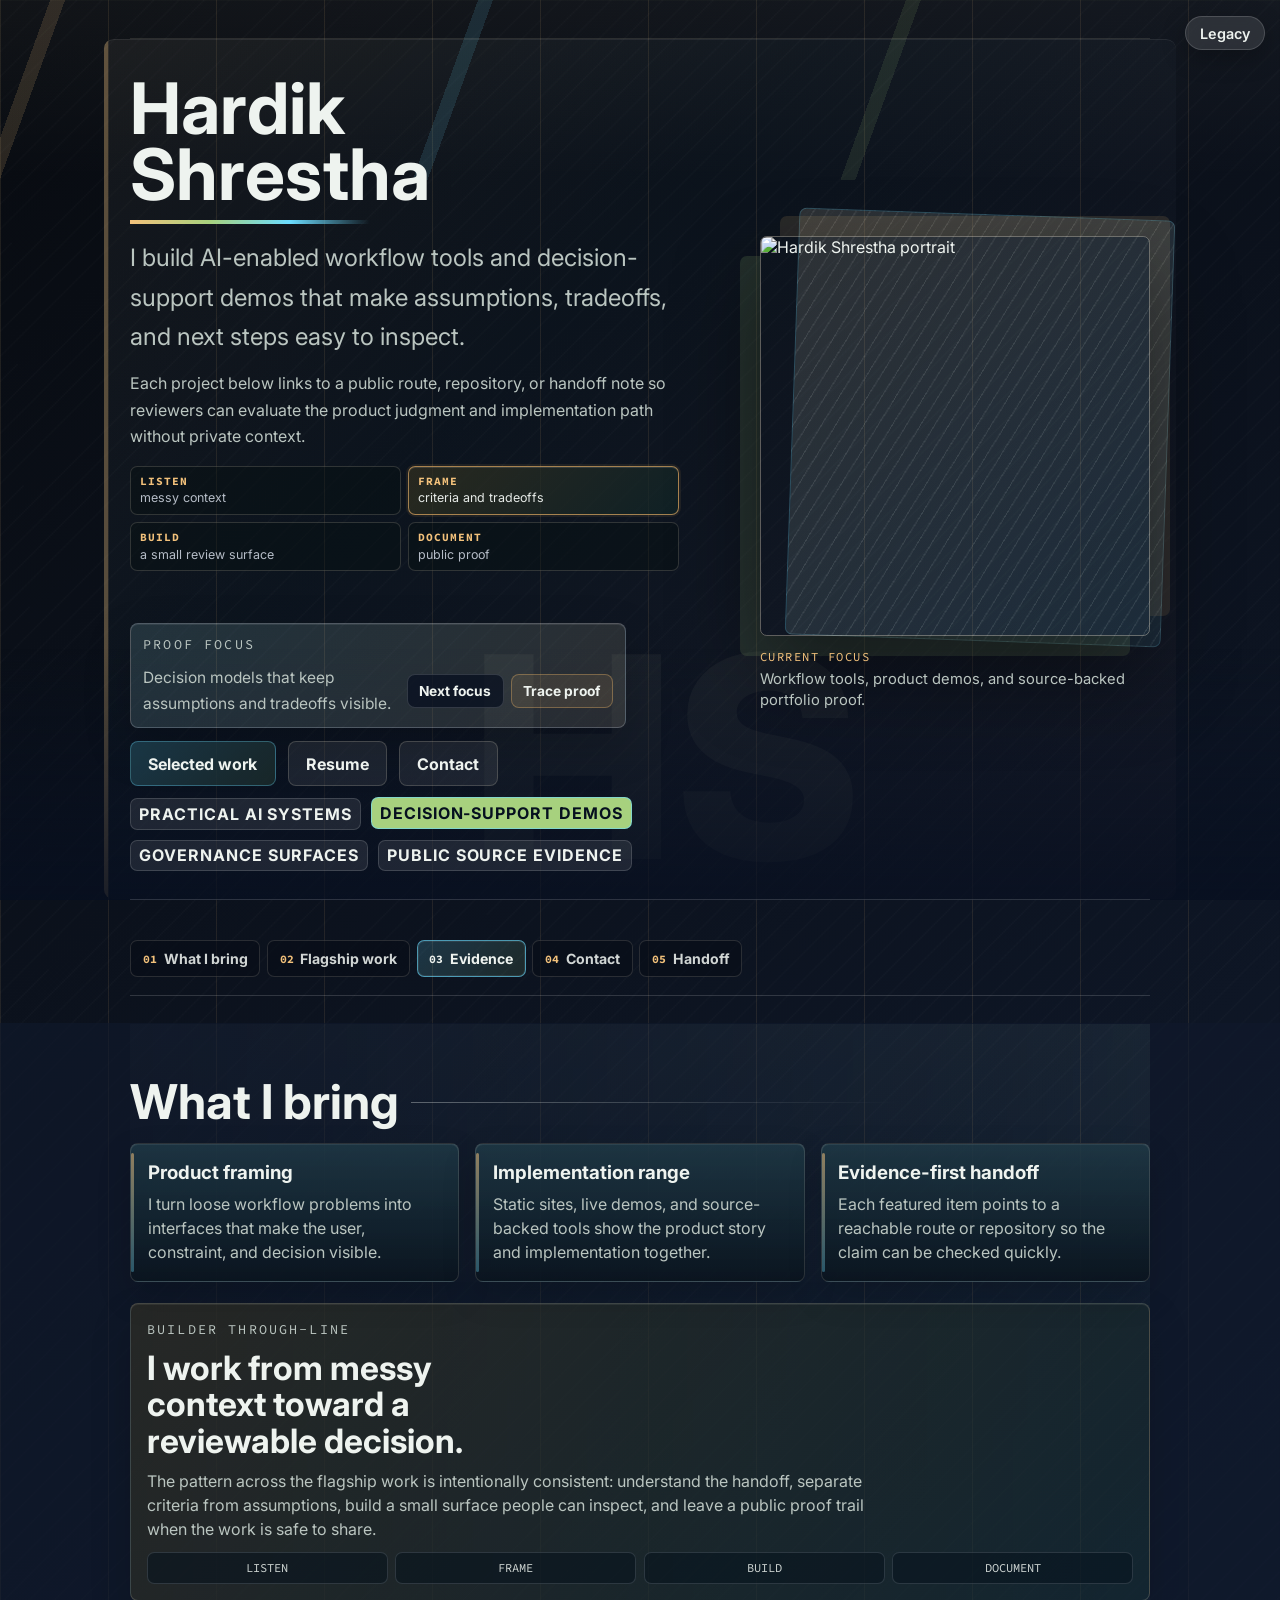
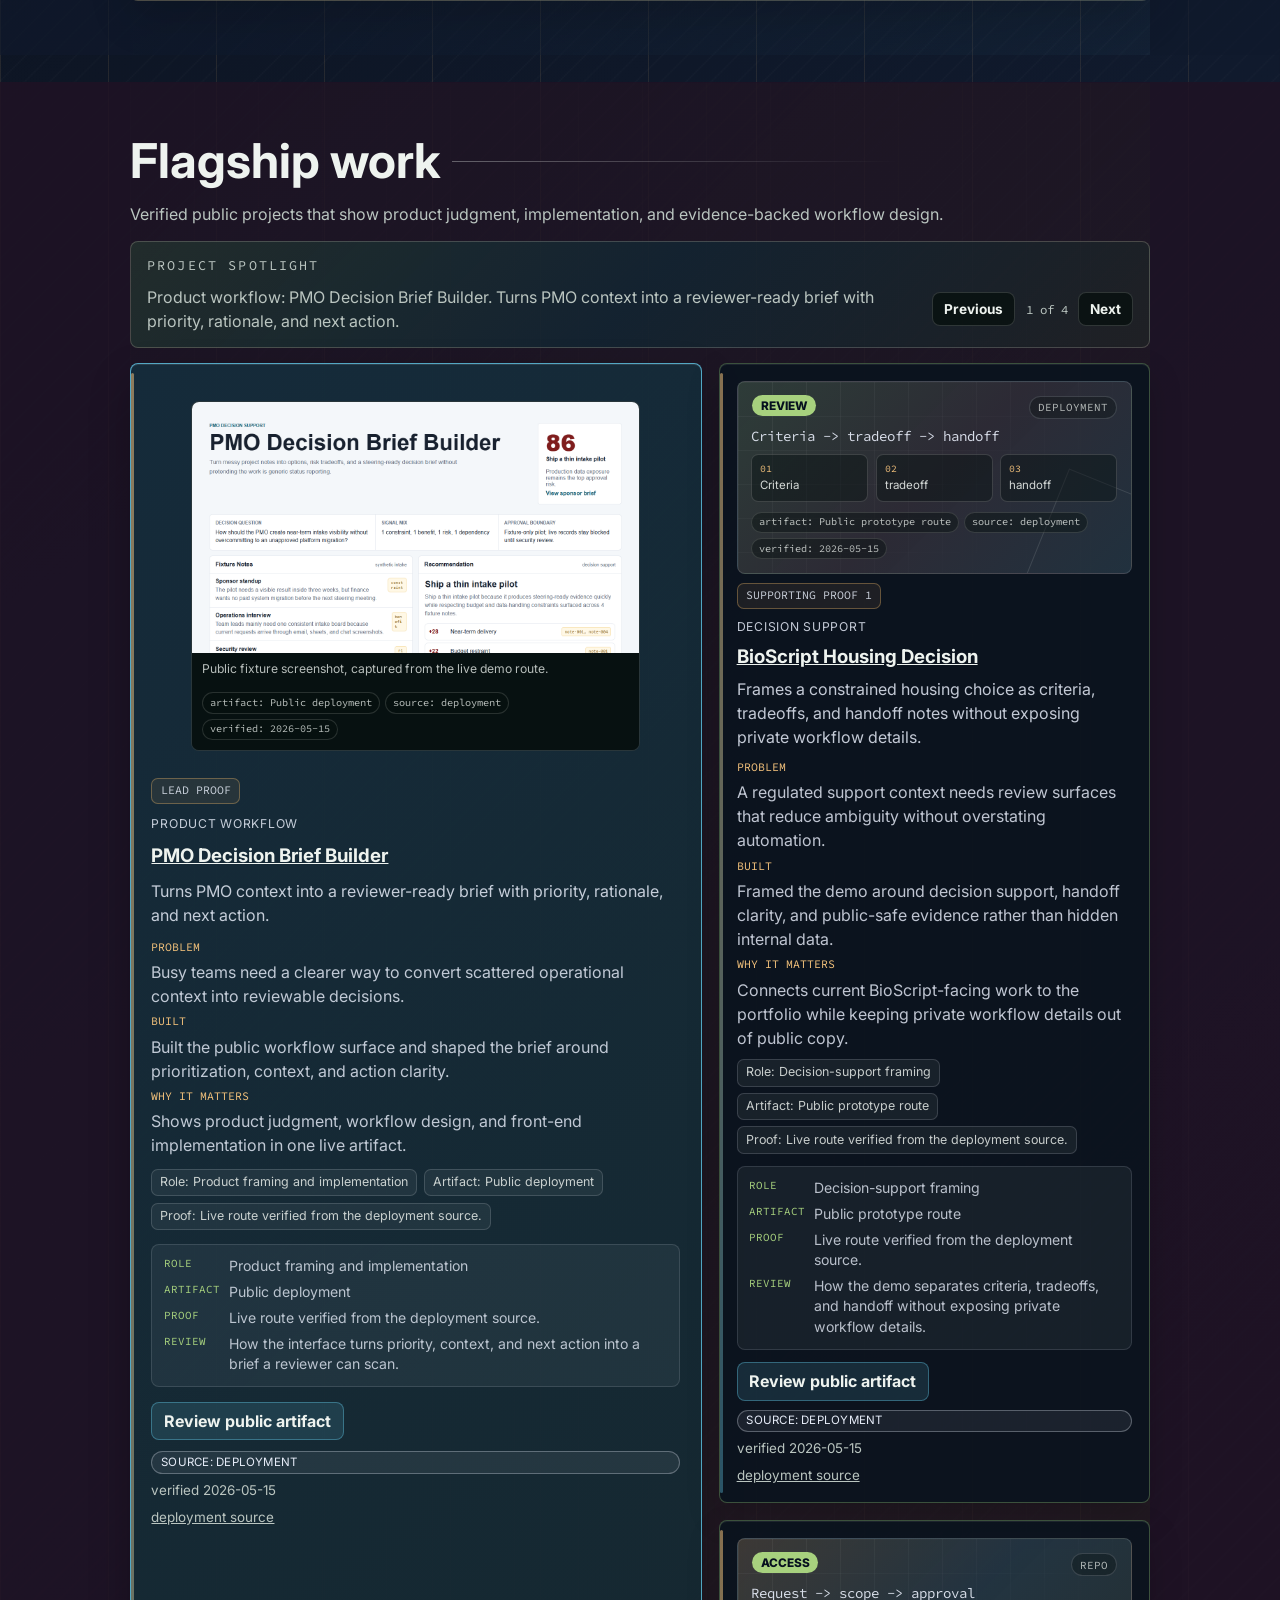
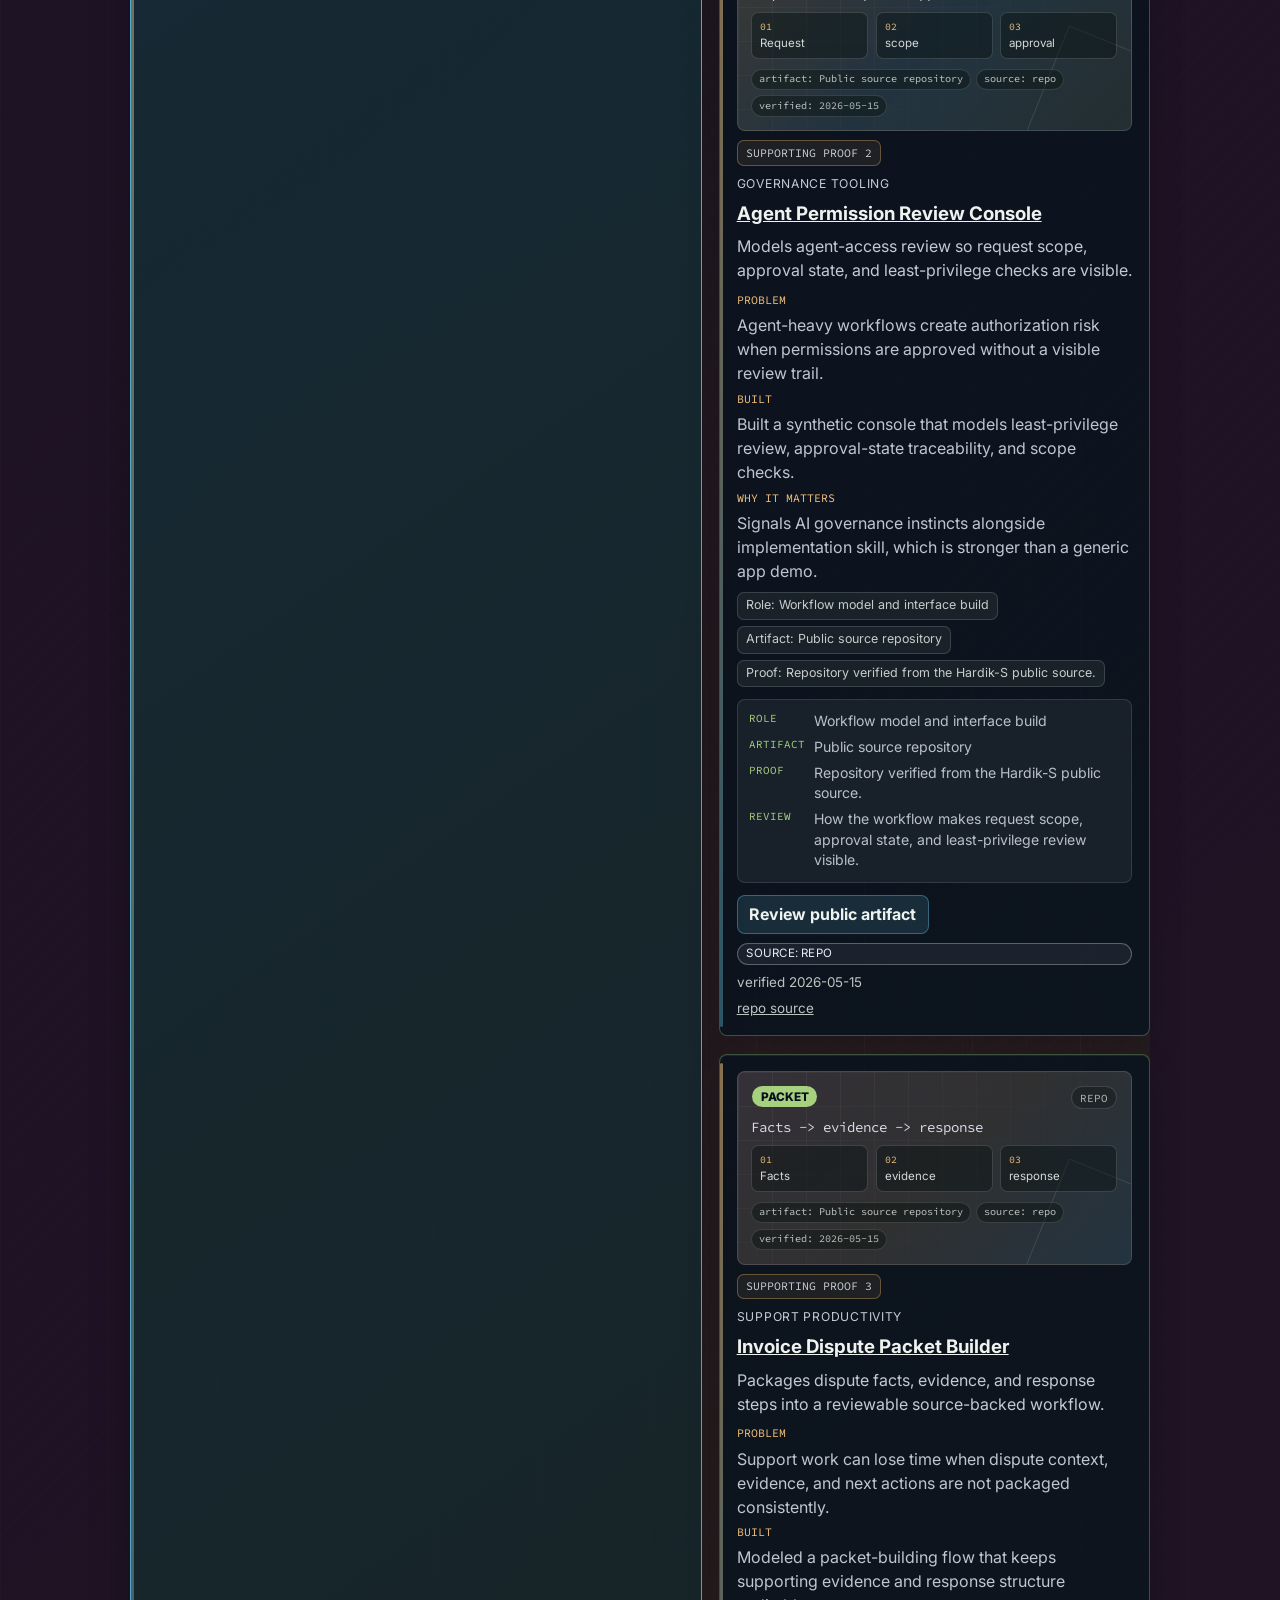
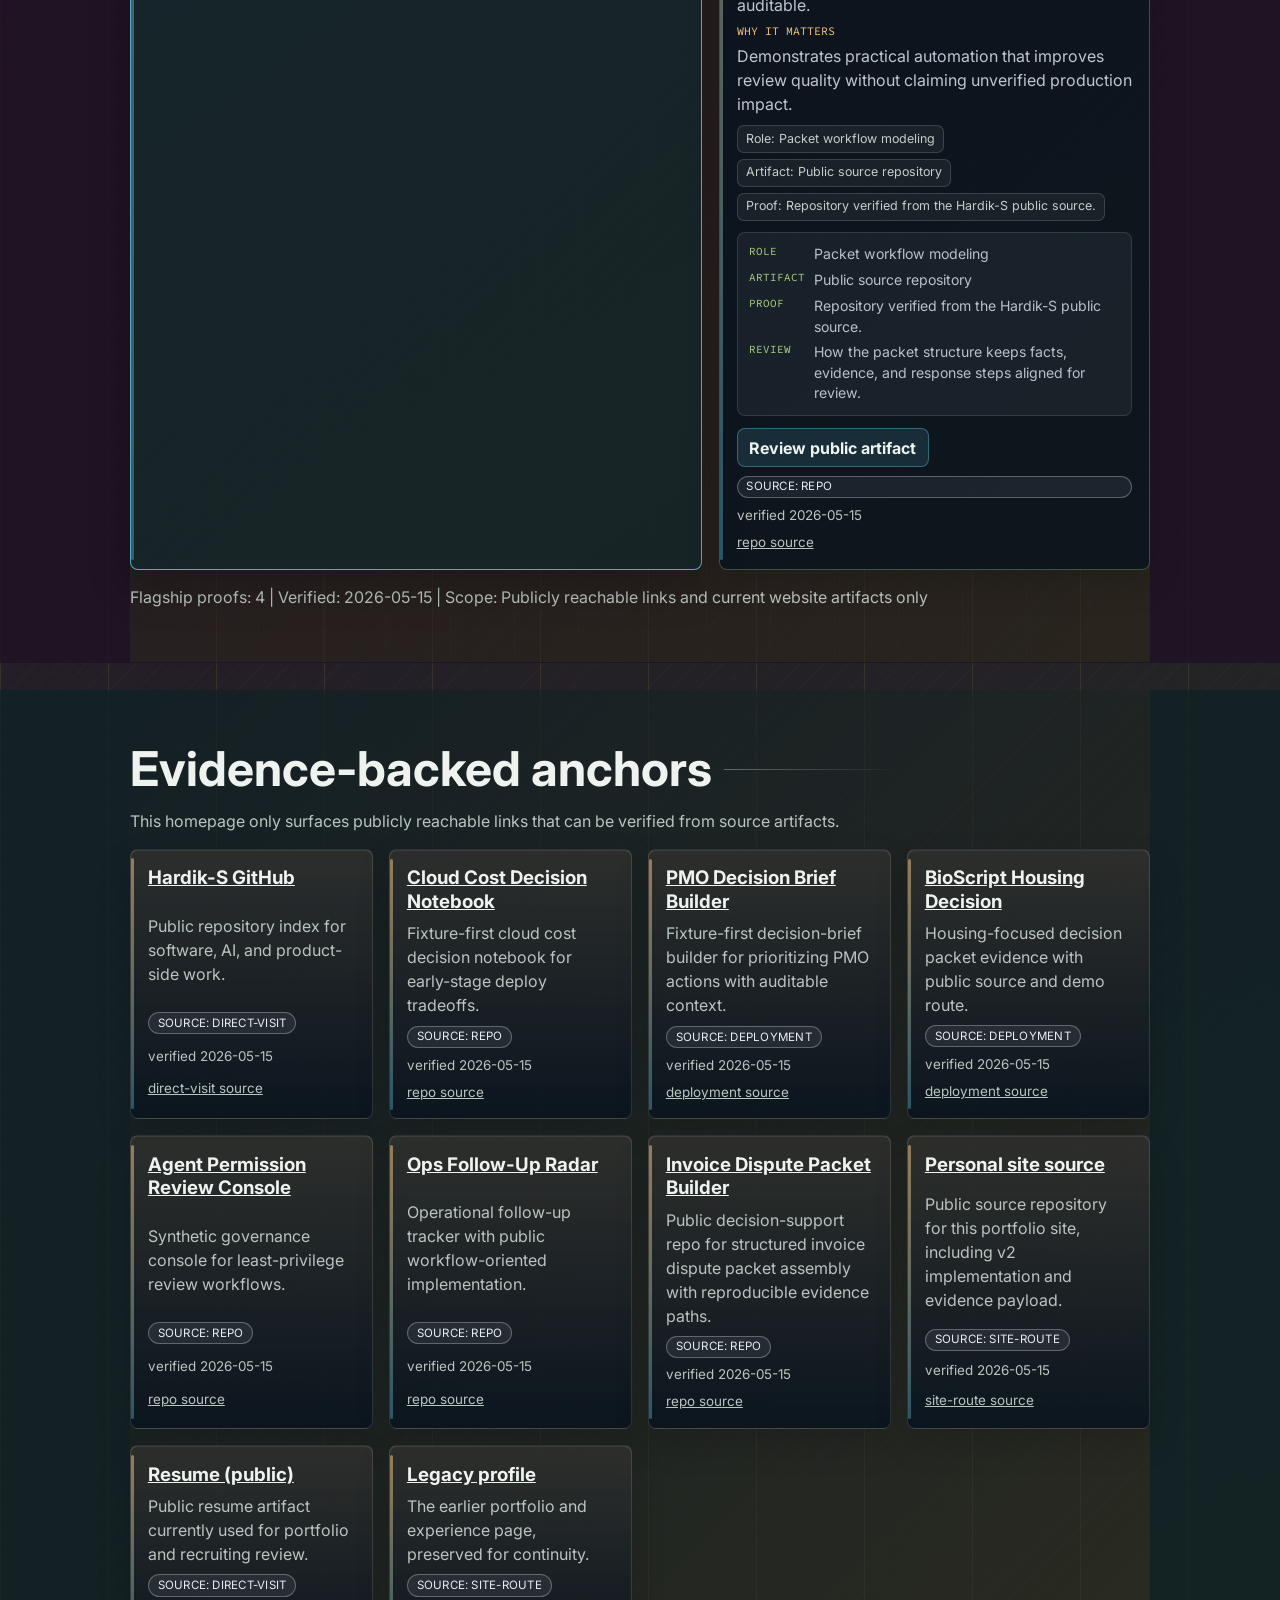
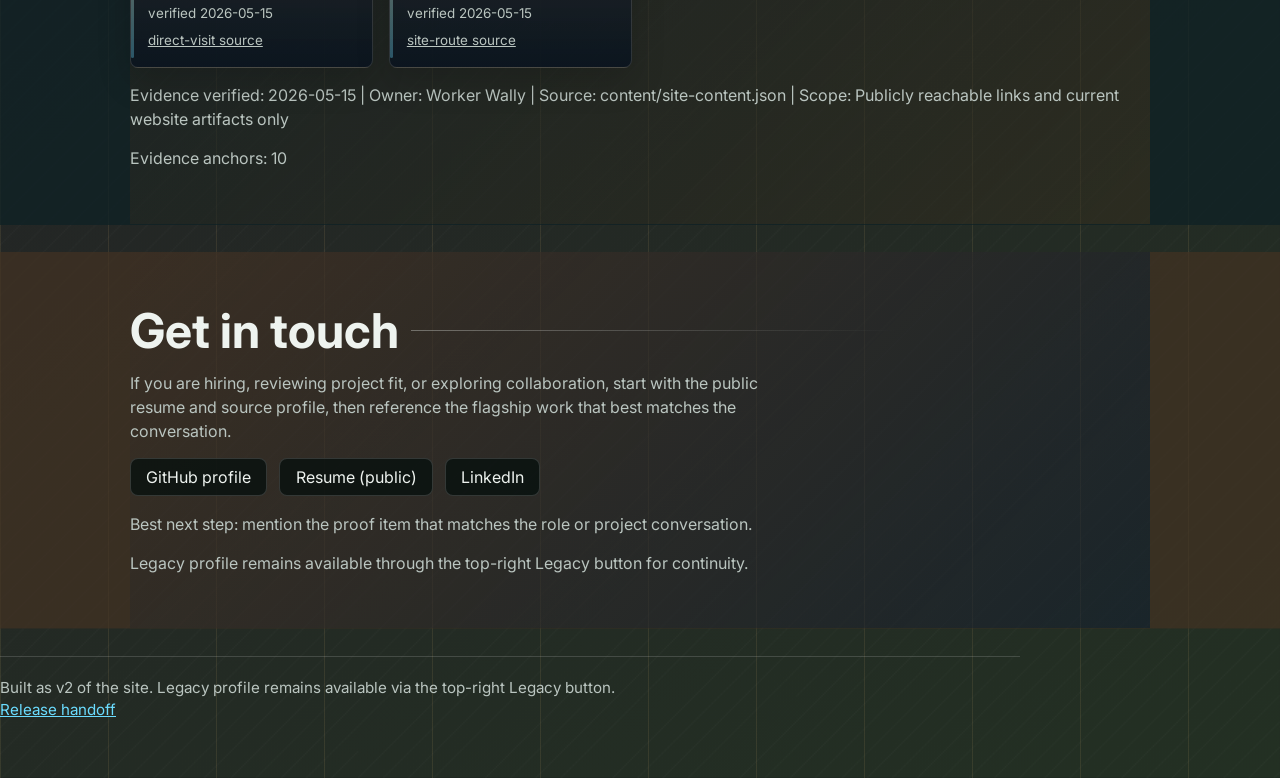
==== commit 7900fc14: "Add hero proof path interaction Turn the existing Listen/Frame/Build/Document hero method chips into" ====
--- a/index.html
+++ b/index.html
@@ -50,11 +50,19 @@
           Each project below links to a public route, repository, or handoff note so reviewers can evaluate the
           product judgment and implementation path without private context.
         </p>
-        <div class="hero-method" aria-label="Working pattern">
-          <span><strong>Listen</strong> messy context</span>
-          <span><strong>Frame</strong> criteria and tradeoffs</span>
-          <span><strong>Build</strong> a small review surface</span>
-          <span><strong>Document</strong> public proof</span>
+        <div class="hero-method" aria-label="Working pattern proof path">
+          <a href="#highlights" data-proof-path-index="0" data-focus-index="1" aria-label="Explore how Hardik listens to messy context">
+            <strong>Listen</strong> messy context
+          </a>
+          <a href="#selected-work" data-proof-path-index="1" data-focus-index="0" aria-label="Explore how Hardik frames criteria and tradeoffs">
+            <strong>Frame</strong> criteria and tradeoffs
+          </a>
+          <a href="#selected-work" data-proof-path-index="2" data-focus-index="2" aria-label="Explore how Hardik builds a small review surface">
+            <strong>Build</strong> a small review surface
+          </a>
+          <a href="#evidence-section" data-proof-path-index="3" data-focus-index="3" aria-label="Explore how Hardik documents public proof">
+            <strong>Document</strong> public proof
+          </a>
         </div>
       </div>
       <figure class="hero-portrait" aria-label="Portrait of Hardik Shrestha">
@@ -101,7 +109,7 @@
       <a href="/handoff/"><span>05</span> Handoff</a>
     </nav>
 
-    <section id="highlights" class="card-section" aria-labelledby="highlights-title">
+    <section id="highlights" class="card-section" aria-labelledby="highlights-title" tabindex="-1">
       <h2 id="highlights-title">What I bring</h2>
       <div class="cards">
         <article class="card">
--- a/css/v2.css
+++ b/css/v2.css
@@ -325,7 +325,7 @@
   margin-top: 0.18rem;
 }
 
-.hero-method span {
+.hero-method a {
   min-width: 0;
   padding: 0.44rem 0.58rem;
   border: 1px solid rgba(248, 235, 208, 0.16);
@@ -334,6 +334,33 @@
   background: rgba(7, 16, 15, 0.4);
   font-size: 0.78rem;
   line-height: 1.35;
+  text-decoration: none;
+  transition:
+    border-color 180ms ease,
+    background 180ms ease,
+    color 180ms ease,
+    transform 180ms ease;
+}
+
+.hero-method a:hover,
+.hero-method a:focus-visible,
+.hero-method a.is-active {
+  border-color: rgba(244, 184, 106, 0.64);
+  color: rgba(238, 243, 239, 0.96);
+  background:
+    linear-gradient(135deg, rgba(244, 184, 106, 0.14), rgba(107, 220, 255, 0.08)),
+    rgba(7, 16, 15, 0.7);
+}
+
+.hero-method a:hover,
+.hero-method a:focus-visible {
+  transform: translateY(-1px);
+}
+
+.hero-method a.is-active {
+  box-shadow:
+    inset 0 1px 0 rgba(255, 255, 255, 0.12),
+    0 0 0 2px rgba(244, 184, 106, 0.08);
 }
 
 .hero-method strong {
@@ -1419,7 +1446,7 @@
     gap: 0.38rem;
   }
 
-  .hero-method span {
+  .hero-method a {
     padding: 0.4rem 0.48rem;
     font-size: 0.74rem;
   }
@@ -1506,7 +1533,7 @@
     grid-template-columns: repeat(2, minmax(0, 1fr));
   }
 
-  .hero-method span {
+  .hero-method a {
     padding: 0.34rem 0.42rem;
     font-size: 0.68rem;
   }
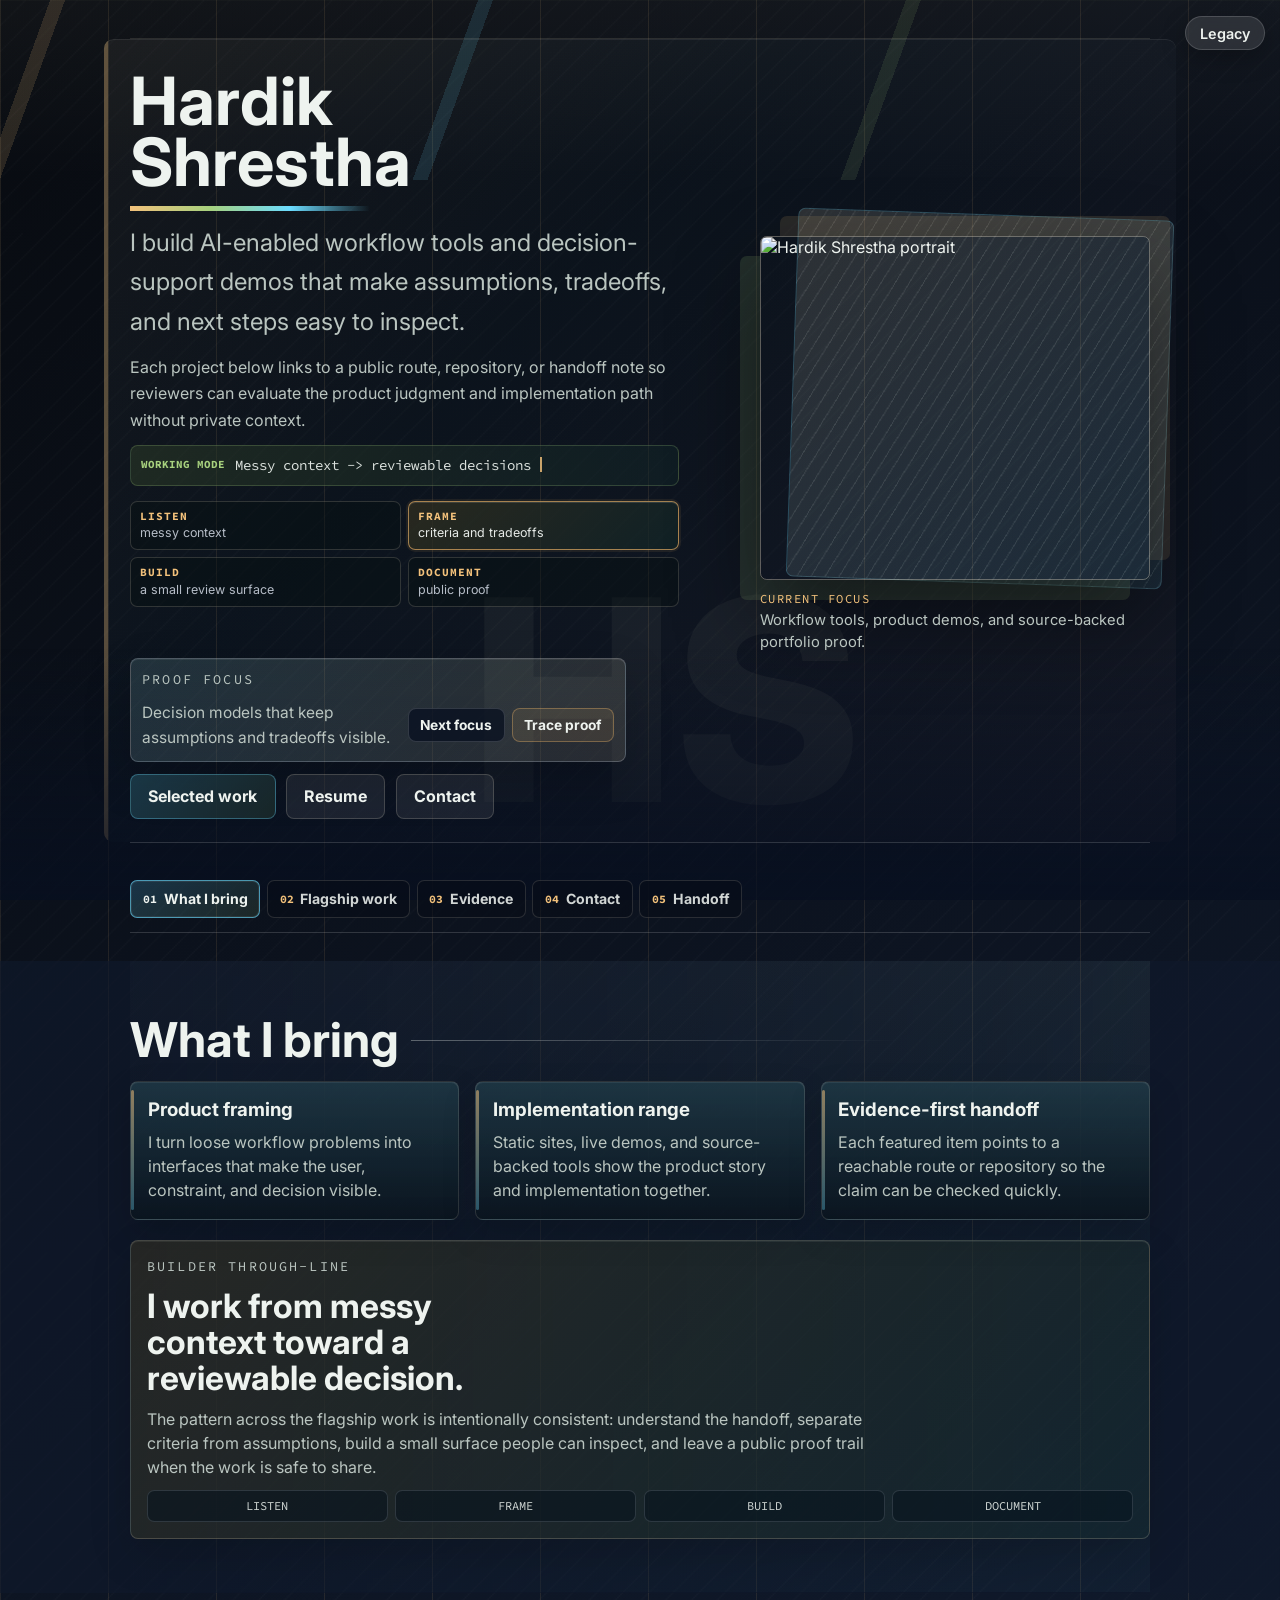
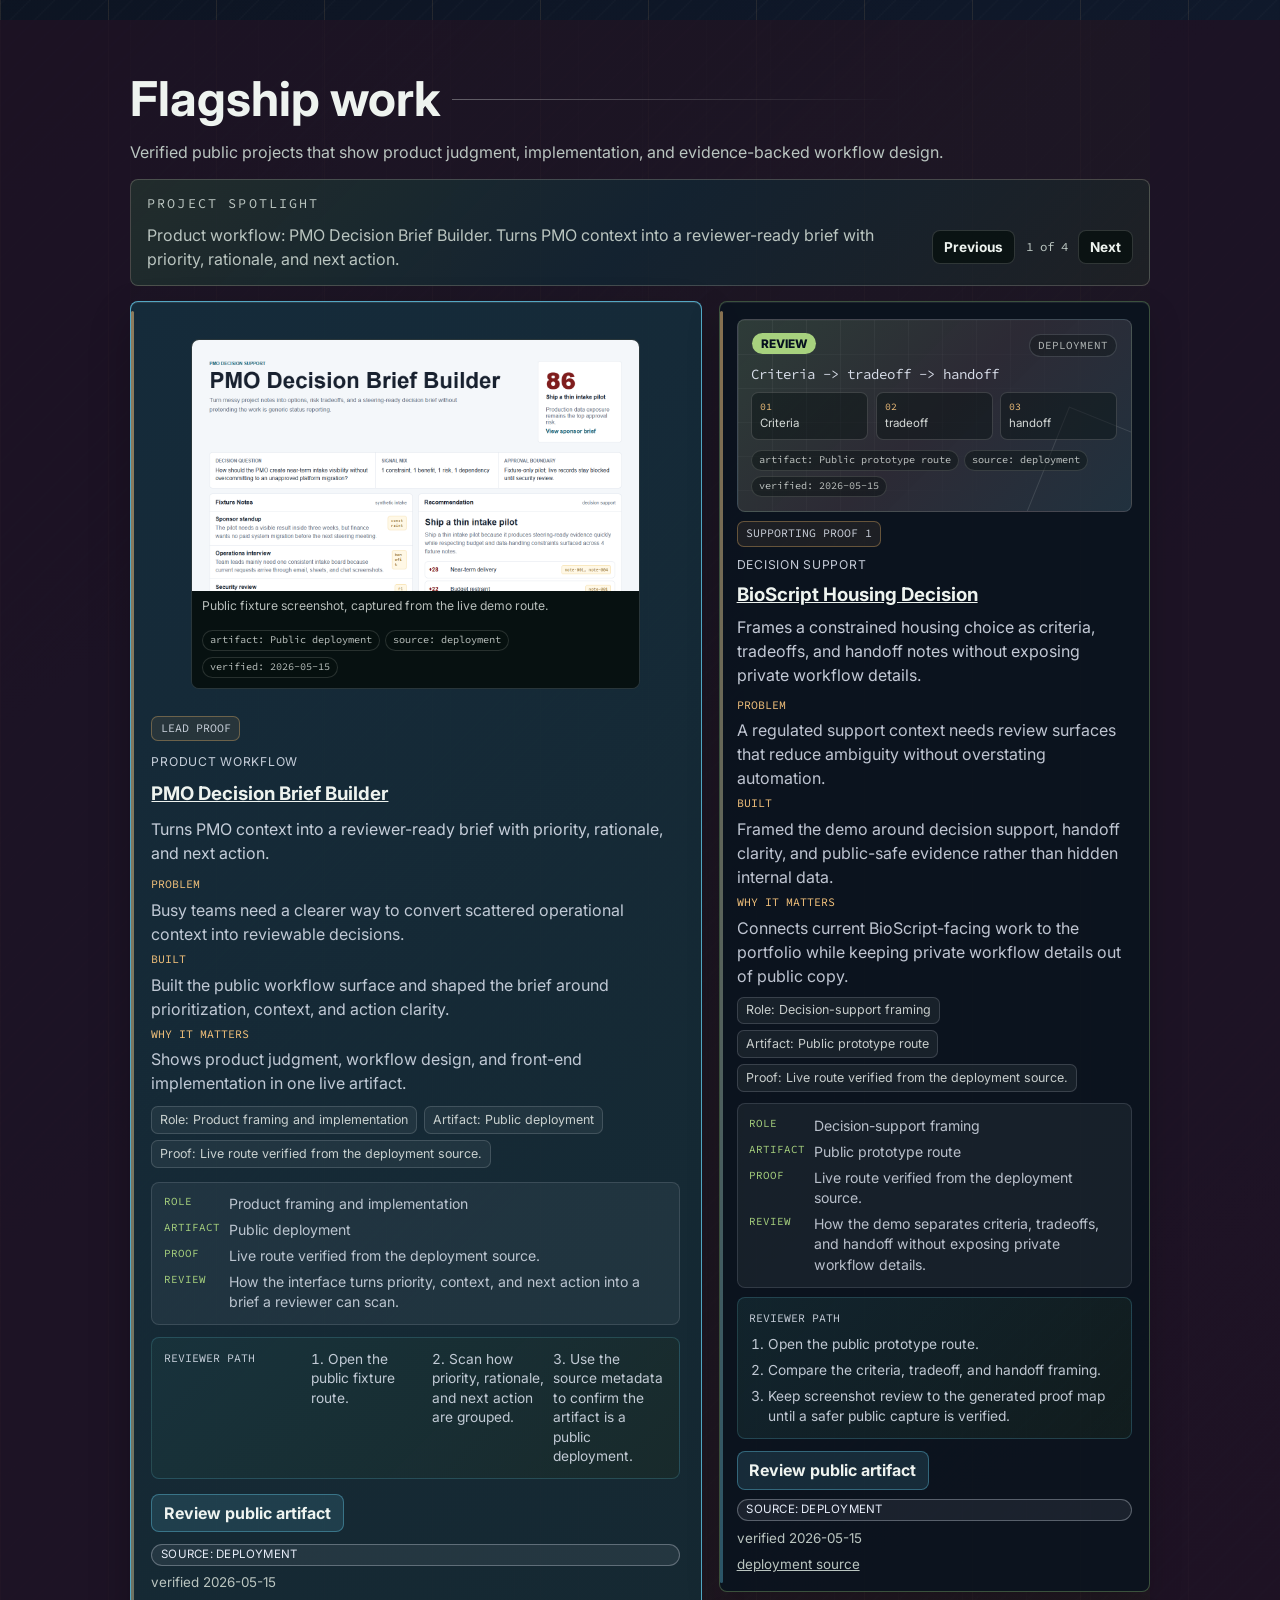
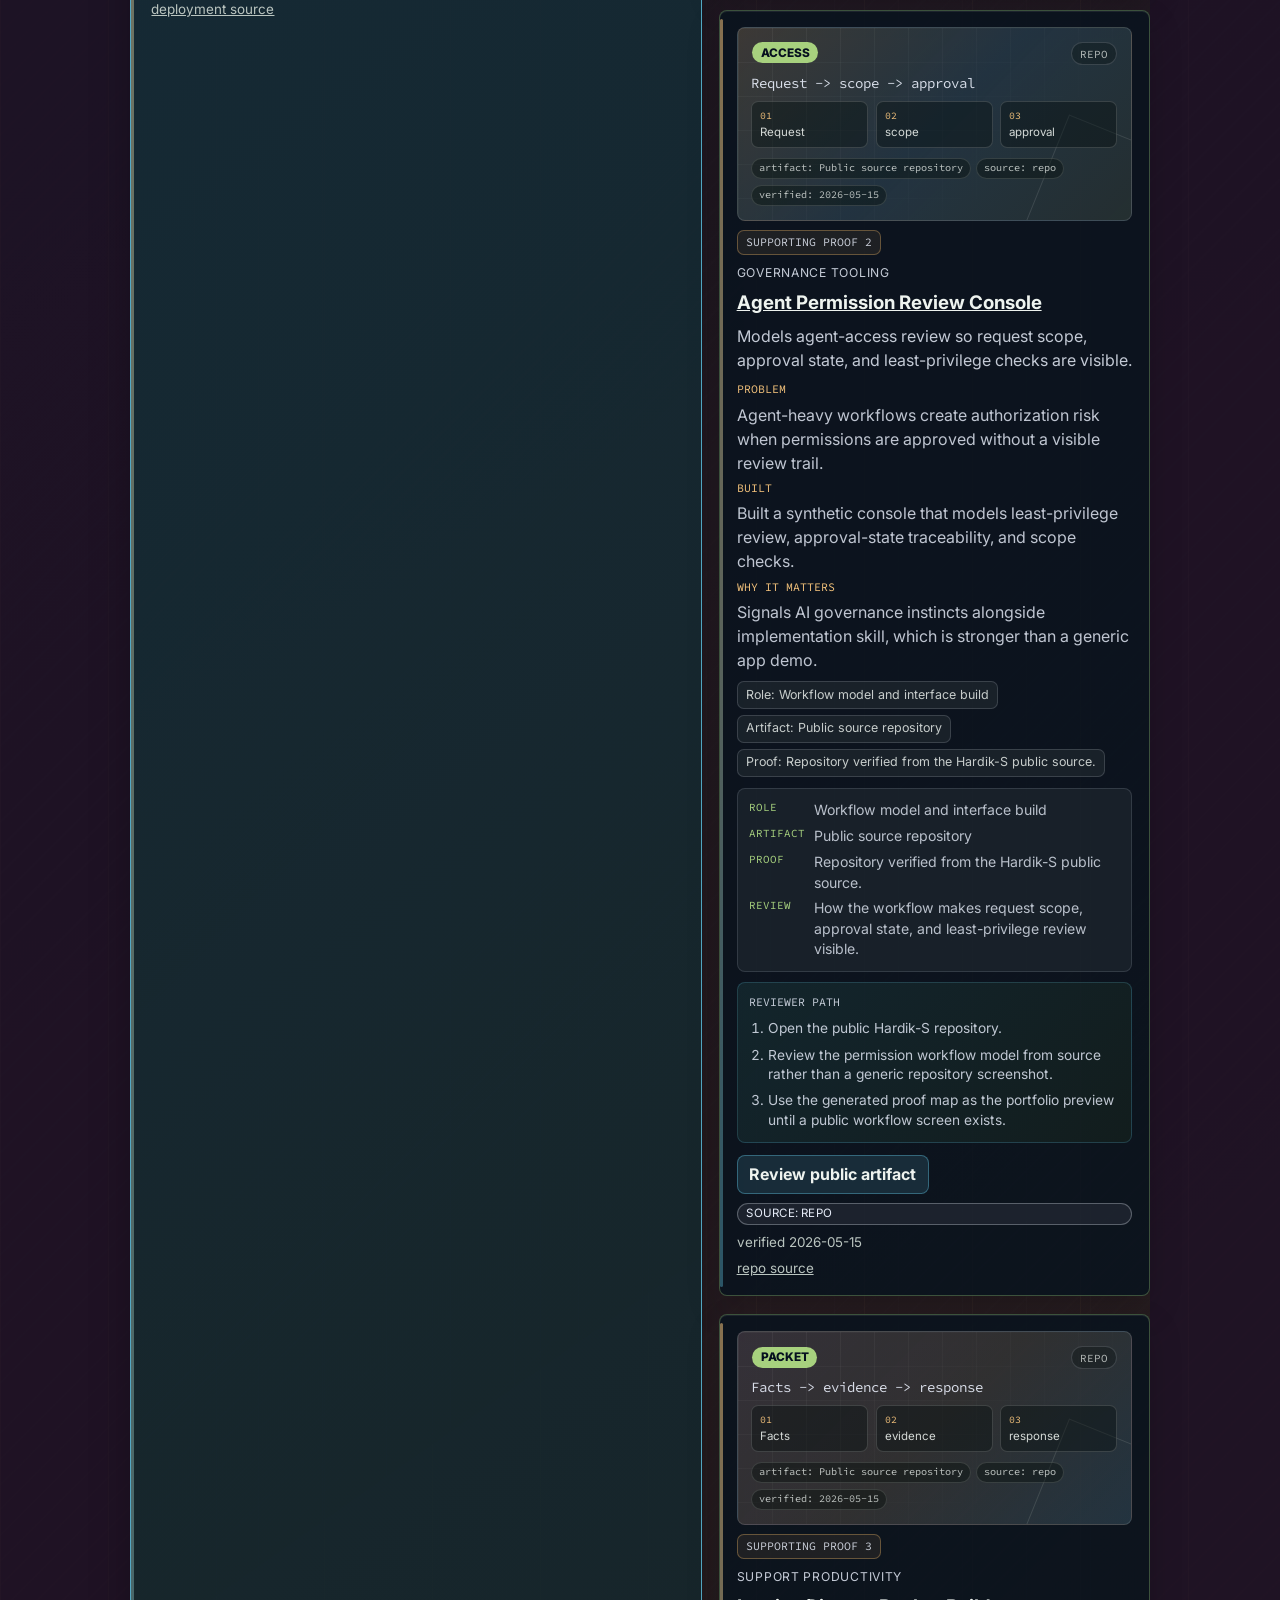
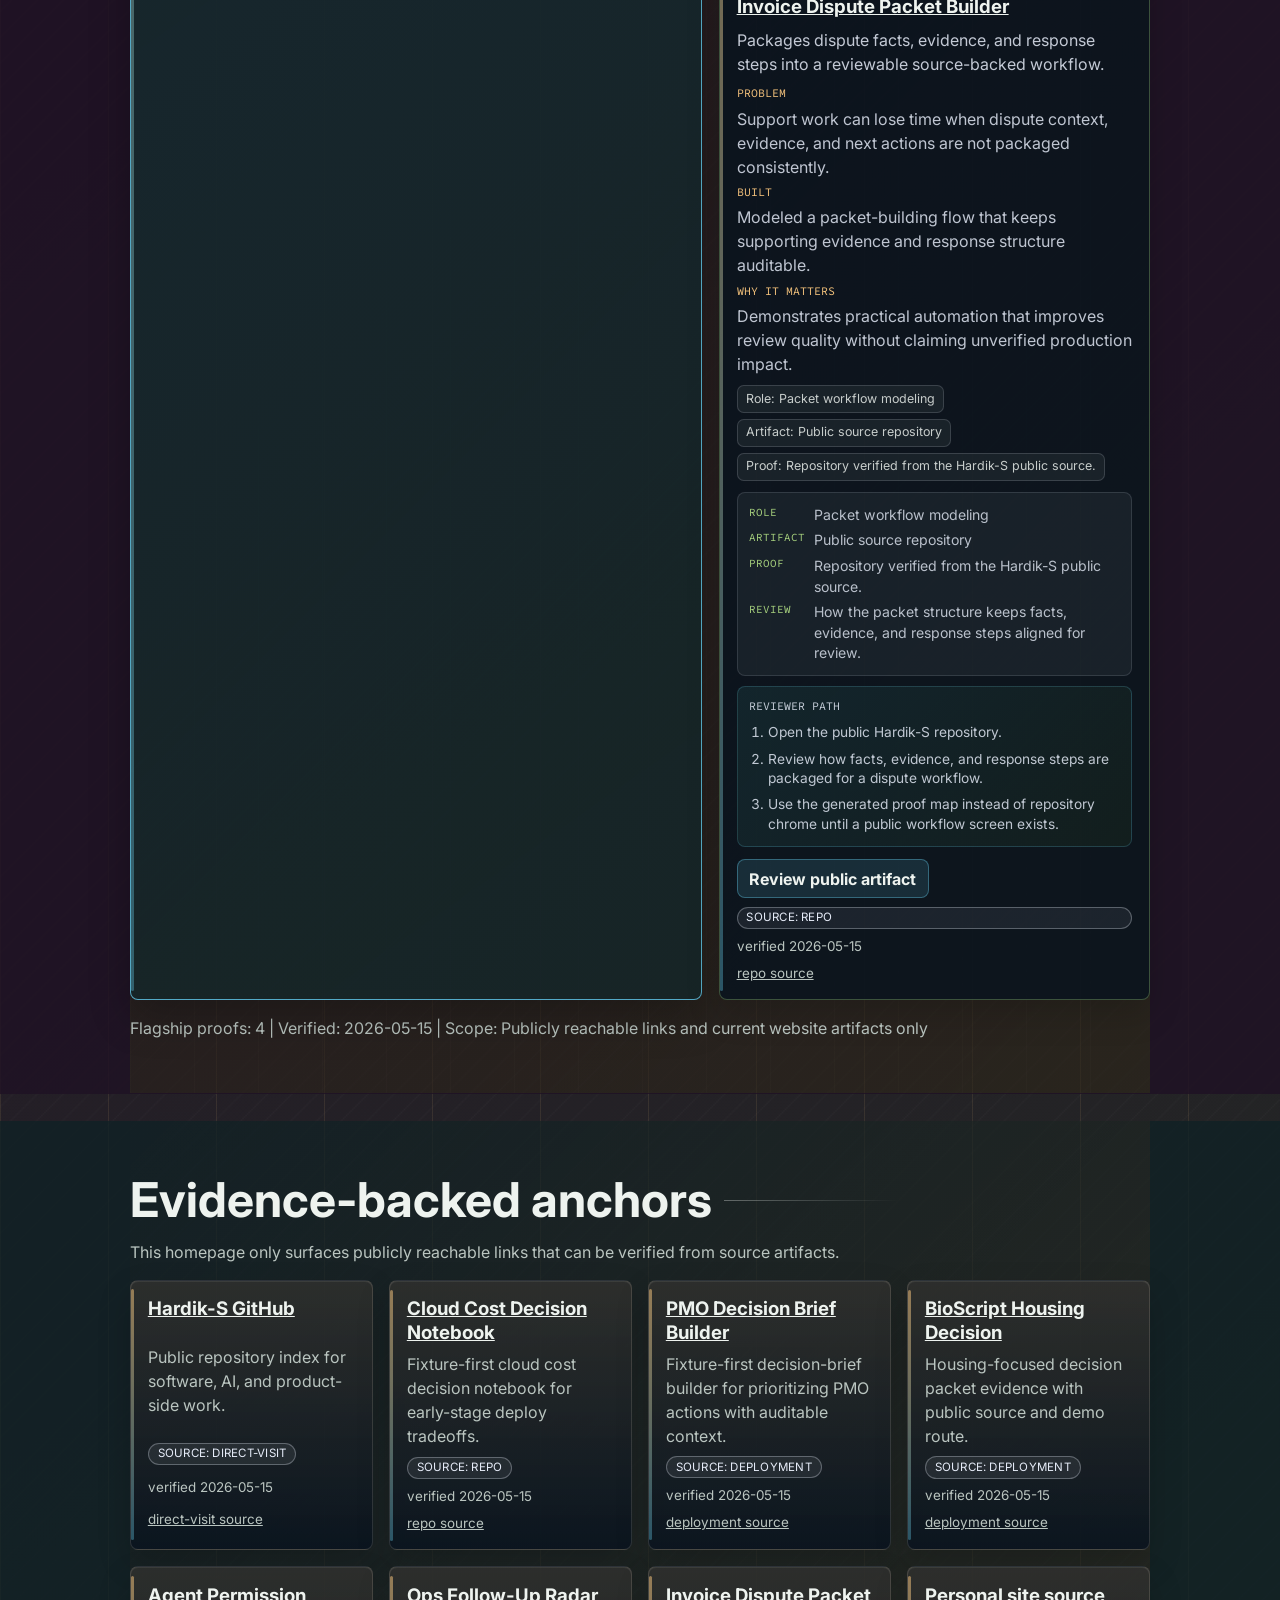
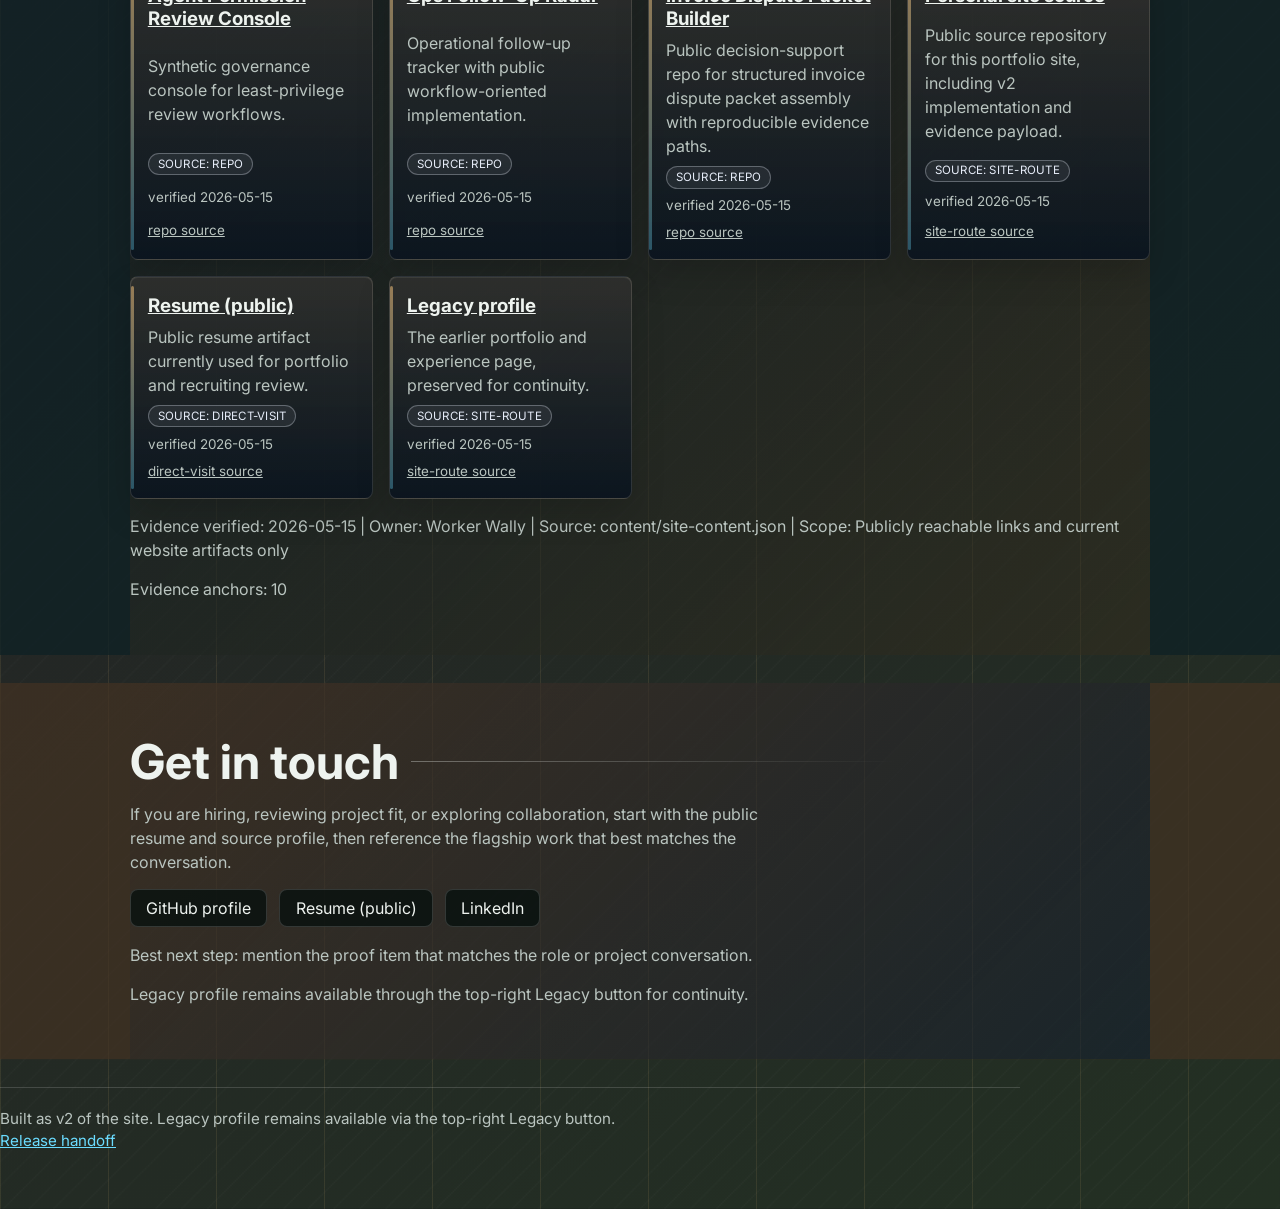
==== commit aaff9cc4: "Add native hero typed signal" ====
--- a/index.html
+++ b/index.html
@@ -49,6 +49,14 @@
         <p class="hero-support">
           Each project below links to a public route, repository, or handoff note so reviewers can evaluate the
           product judgment and implementation path without private context.
+        </p>
+        <p
+          class="hero-signal"
+          aria-label="Working mode: messy context to reviewable decisions, criteria to handoff, small surfaces to public proof."
+          data-signal-phrases="Messy context -> reviewable decisions|Criteria -> handoff|Small surfaces -> public proof"
+        >
+          <span class="hero-signal-label">Working mode</span>
+          <span class="hero-signal-text" data-signal-text aria-hidden="true">Messy context -> reviewable decisions</span>
         </p>
         <div class="hero-method" aria-label="Working pattern proof path">
           <a href="#highlights" data-proof-path-index="0" data-focus-index="1" aria-label="Explore how Hardik listens to messy context">
--- a/css/v2.css
+++ b/css/v2.css
@@ -89,8 +89,8 @@
 
 .hero {
   position: relative;
-  min-height: min(520px, calc(100svh - 17rem));
-  padding: clamp(1.45rem, 3.2vw, 2.35rem) 0 clamp(1.2rem, 2.25vw, 1.75rem);
+  min-height: min(470px, calc(100svh - 14rem));
+  padding: clamp(1.25rem, 2.8vw, 2rem) 0 clamp(1rem, 2vw, 1.45rem);
   display: grid;
   grid-template-columns: minmax(0, 1.02fr) minmax(300px, 0.78fr);
   grid-template-areas:
@@ -124,6 +124,18 @@
   font-size: clamp(9rem, 22vw, 19rem);
   font-weight: 800;
   line-height: 0.72;
+}
+
+@keyframes signal-caret {
+  0%,
+  46% {
+    opacity: 1;
+  }
+
+  47%,
+  100% {
+    opacity: 0;
+  }
 }
 
 .legacy-pill {
@@ -153,7 +165,7 @@
   grid-area: copy;
   display: grid;
   align-content: center;
-  gap: 0.84rem;
+  gap: 0.76rem;
 }
 
 .hero-copy h1 {
@@ -174,7 +186,7 @@
   grid-area: actions;
   display: grid;
   align-content: start;
-  gap: 0.68rem;
+  gap: 0.62rem;
 }
 
 .hero .hero-links a,
@@ -187,7 +199,8 @@
 
 .hero-proof-strip {
   margin-top: 0.08rem;
-  display: flex;
+  /* Turn 59 keeps the first viewport calmer now that the method chips carry the direct proof path. */
+  display: none;
 }
 
 .hero-focus-panel {
@@ -196,7 +209,7 @@
   grid-template-columns: minmax(0, 1fr) auto;
   align-items: center;
   gap: 0.55rem 0.85rem;
-  padding: 0.68rem 0.76rem;
+  padding: 0.62rem 0.7rem;
   border: 1px solid rgba(231, 237, 249, 0.22);
   border-radius: 0.5rem;
   background:
@@ -293,7 +306,7 @@
 h1 {
   margin: 0;
   line-height: 0.92;
-  font-size: clamp(3.2rem, 5.55vw, 4.95rem);
+  font-size: clamp(3rem, 5.2vw, 4.6rem);
   letter-spacing: 0;
   text-wrap: balance;
 }
@@ -314,6 +327,50 @@
 
 .hero-support {
   max-width: 49ch;
+}
+
+.hero-signal {
+  width: min(100%, 36rem);
+  min-height: 2.55rem;
+  display: inline-flex;
+  align-items: center;
+  gap: 0.62rem;
+  padding: 0.42rem 0.62rem;
+  border: 1px solid rgba(167, 209, 126, 0.22);
+  border-radius: 0.48rem;
+  color: rgba(238, 243, 239, 0.9);
+  background:
+    linear-gradient(90deg, rgba(167, 209, 126, 0.12), rgba(107, 220, 255, 0.05)),
+    rgba(7, 16, 15, 0.45);
+}
+
+.hero-signal-label {
+  flex: 0 0 auto;
+  color: var(--accent-leaf);
+  font-family: "Source Code Pro", ui-monospace, Menlo, Consolas, monospace;
+  font-size: 0.68rem;
+  font-weight: 700;
+  text-transform: uppercase;
+}
+
+.hero-signal-text {
+  min-width: 0;
+  color: rgba(238, 243, 239, 0.92);
+  font-family: "Source Code Pro", ui-monospace, Menlo, Consolas, monospace;
+  font-size: 0.88rem;
+  line-height: 1.35;
+  overflow-wrap: anywhere;
+}
+
+.hero-signal[data-signal-mode="typing"] .hero-signal-text::after {
+  content: "";
+  display: inline-block;
+  width: 0.52em;
+  height: 1.1em;
+  margin-left: 0.14rem;
+  border-right: 2px solid rgba(242, 193, 123, 0.82);
+  vertical-align: -0.16em;
+  animation: signal-caret 900ms steps(2, start) infinite;
 }
 
 .hero-method {
@@ -380,7 +437,7 @@
   width: min(390px, 100%);
   margin: 0;
   display: grid;
-  gap: 0.75rem;
+  gap: 0.62rem;
 }
 
 .hero-portrait::before {
@@ -398,7 +455,7 @@
 
 .hero-portrait img {
   width: 100%;
-  height: clamp(20rem, 40vw, 25rem);
+  height: clamp(17rem, 32vw, 21.5rem);
   aspect-ratio: 4 / 5;
   object-fit: cover;
   object-position: 50% 42%;
@@ -436,7 +493,7 @@
 
 .hero-links {
   display: flex;
-  gap: 0.75rem;
+  gap: 0.65rem;
   flex-wrap: wrap;
   margin-top: 0.12rem;
 }
@@ -476,7 +533,7 @@
   display: flex;
   gap: 0.4rem;
   overflow-x: auto;
-  padding: 0.72rem 0 1.08rem;
+  padding: 0.58rem 0 0.92rem;
   border-bottom: 1px solid var(--line);
   scrollbar-width: thin;
 }
@@ -1191,6 +1248,50 @@
   line-height: 1.45;
 }
 
+.work-review-path {
+  display: grid;
+  gap: 0.48rem;
+  margin-top: 0.05rem;
+  padding: 0.72rem;
+  border: 1px solid rgba(107, 220, 255, 0.18);
+  border-radius: 0.5rem;
+  background:
+    linear-gradient(135deg, rgba(107, 220, 255, 0.09), rgba(154, 203, 120, 0.06)),
+    rgba(7, 16, 15, 0.32);
+}
+
+.work-review-path-title {
+  margin: 0;
+  color: var(--accent);
+  font-family: "Source Code Pro", ui-monospace, Menlo, Consolas, monospace;
+  font-size: 0.72rem;
+  text-transform: uppercase;
+}
+
+.work-review-path ol {
+  display: grid;
+  gap: 0.42rem;
+  margin: 0;
+  padding-left: 1.2rem;
+}
+
+.work-review-path li {
+  color: rgba(231, 237, 249, 0.82);
+  font-size: 0.86rem;
+  line-height: 1.42;
+}
+
+.flagship-card-featured .work-review-path {
+  grid-template-columns: minmax(0, 0.28fr) minmax(0, 0.72fr);
+  align-items: start;
+}
+
+.flagship-card-featured .work-review-path ol {
+  grid-template-columns: repeat(3, minmax(0, 1fr));
+  padding-left: 0;
+  list-style-position: inside;
+}
+
 .card:nth-child(2) {
   animation-delay: 0.06s;
 }
@@ -1387,8 +1488,8 @@
 
 @media (max-width: 700px) {
   .site-shell {
-    padding-top: 3.9rem;
-    gap: 1.2rem;
+    padding-top: 3.35rem;
+    gap: 1rem;
   }
 
   .legacy-pill {
@@ -1403,8 +1504,8 @@
       "copy"
       "portrait"
       "actions";
-    gap: 0.78rem;
-    padding: 0.75rem 0 1rem;
+    gap: 0.62rem;
+    padding: 0.55rem 0 0.78rem;
   }
 
   .hero::before {
@@ -1416,7 +1517,7 @@
   }
 
   .hero-actions-panel {
-    gap: 0.7rem;
+    gap: 0.58rem;
   }
 
   .hero-links {
@@ -1433,7 +1534,8 @@
   }
 
   .hero-lede {
-    font-size: clamp(1.02rem, 4.8vw, 1.28rem);
+    font-size: clamp(1rem, 4.45vw, 1.2rem);
+    line-height: 1.26;
   }
 
   .hero-support {
@@ -1441,22 +1543,33 @@
     line-height: 1.55;
   }
 
+  .hero-signal {
+    width: 100%;
+    min-height: 2.38rem;
+    padding: 0.36rem 0.52rem;
+  }
+
+  .hero-signal-text {
+    min-width: 0;
+    font-size: 0.78rem;
+  }
+
   .hero-method {
     grid-template-columns: repeat(2, minmax(0, 1fr));
-    gap: 0.38rem;
+    gap: 0.32rem;
   }
 
   .hero-method a {
-    padding: 0.4rem 0.48rem;
-    font-size: 0.74rem;
+    padding: 0.34rem 0.44rem;
+    font-size: 0.72rem;
   }
 
   .hero-focus-panel {
     width: 100%;
     /* Keep the proof control compact on mobile so the first viewport still shows the primary actions. */
     grid-template-columns: minmax(0, 1fr) auto;
-    padding: 0.68rem;
-    gap: 0.42rem 0.62rem;
+    padding: 0.56rem 0.62rem;
+    gap: 0.36rem 0.5rem;
   }
 
   .focus-cycle-button {
@@ -1470,14 +1583,14 @@
   }
 
   .hero-portrait {
-    width: min(100%, 340px);
+    width: min(100%, 330px);
     justify-self: start;
     gap: 0;
   }
 
   .hero-portrait img {
-    height: clamp(10rem, 42vw, 12.5rem);
-    aspect-ratio: 16 / 7.4;
+    height: clamp(8.8rem, 37vw, 11.4rem);
+    aspect-ratio: 16 / 7.1;
     object-position: 50% 42%;
     box-shadow:
       0 22px 54px rgba(0, 0, 0, 0.36),
@@ -1529,6 +1642,18 @@
     display: none;
   }
 
+  .hero-signal {
+    gap: 0.46rem;
+  }
+
+  .hero-signal-label {
+    font-size: 0.62rem;
+  }
+
+  .hero-signal-text {
+    font-size: 0.72rem;
+  }
+
   .hero-method {
     grid-template-columns: repeat(2, minmax(0, 1fr));
   }
@@ -1543,18 +1668,17 @@
   }
 
   .hero-copy {
-    gap: 0.72rem;
+    gap: 0.58rem;
   }
 
   .hero-copy h1::after {
-    margin-top: 0.58rem;
+    margin-top: 0.48rem;
   }
 
   .hero-links a {
     flex: 1 1 0;
     min-width: 0;
-    padding-right: 0.55rem;
-    padding-left: 0.55rem;
+    padding: 0.58rem 0.5rem;
     text-align: center;
   }
 
@@ -1573,14 +1697,14 @@
   }
 
   .hero-focus-text {
-    font-size: 0.9rem;
-    line-height: 1.35;
+    font-size: 0.86rem;
+    line-height: 1.3;
   }
 
   .focus-cycle-button,
   .proof-journey-button {
-    padding: 0.46rem 0.6rem;
-    font-size: 0.8rem;
+    padding: 0.4rem 0.52rem;
+    font-size: 0.78rem;
   }
 
   .hero-proof-strip {
@@ -1669,6 +1793,16 @@
 
   .case-study-details {
     grid-template-columns: 1fr;
+  }
+
+  .flagship-card-featured .work-review-path,
+  .flagship-card-featured .work-review-path ol {
+    grid-template-columns: 1fr;
+  }
+
+  .flagship-card-featured .work-review-path ol {
+    padding-left: 1.2rem;
+    list-style-position: outside;
   }
 }
 
@@ -1681,4 +1815,8 @@
     animation-duration: 0.01ms !important;
     animation-iteration-count: 1 !important;
   }
-}
+
+  .hero-signal[data-signal-mode="typing"] .hero-signal-text::after {
+    animation: none;
+  }
+}
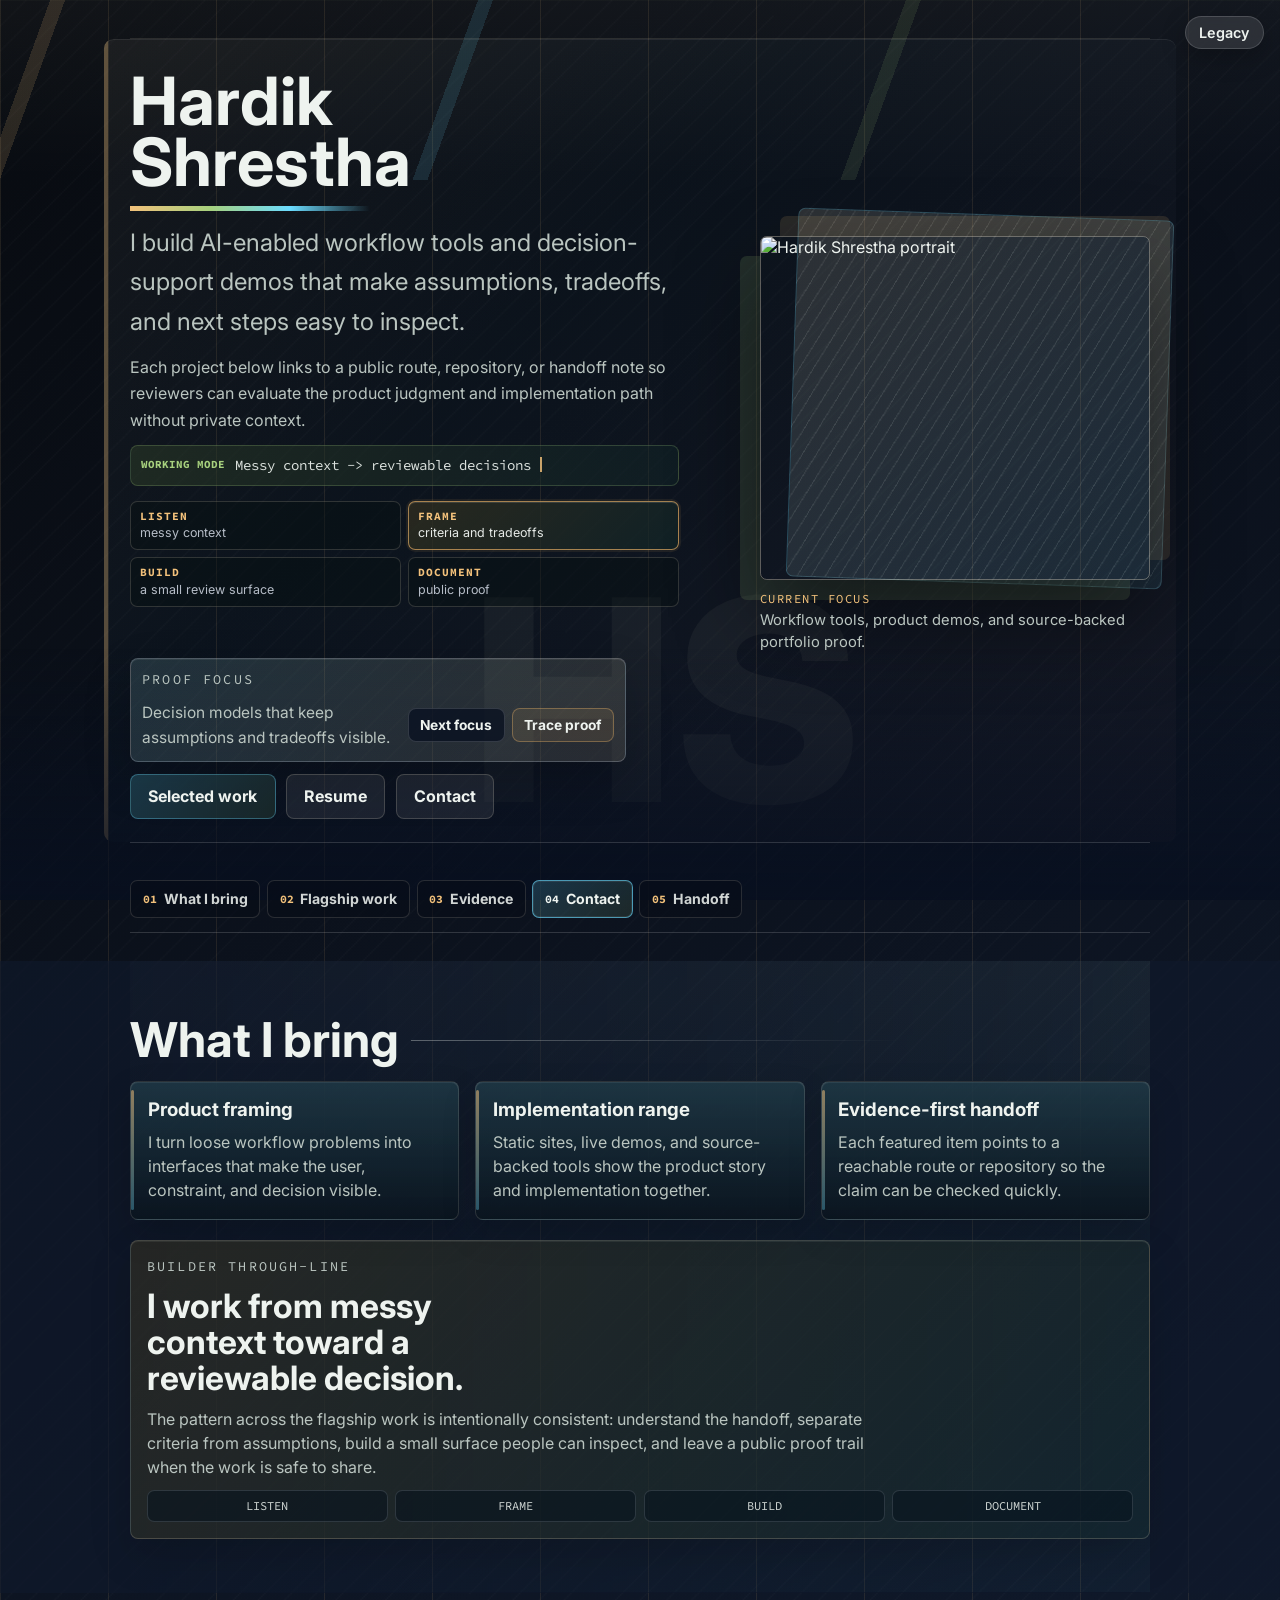
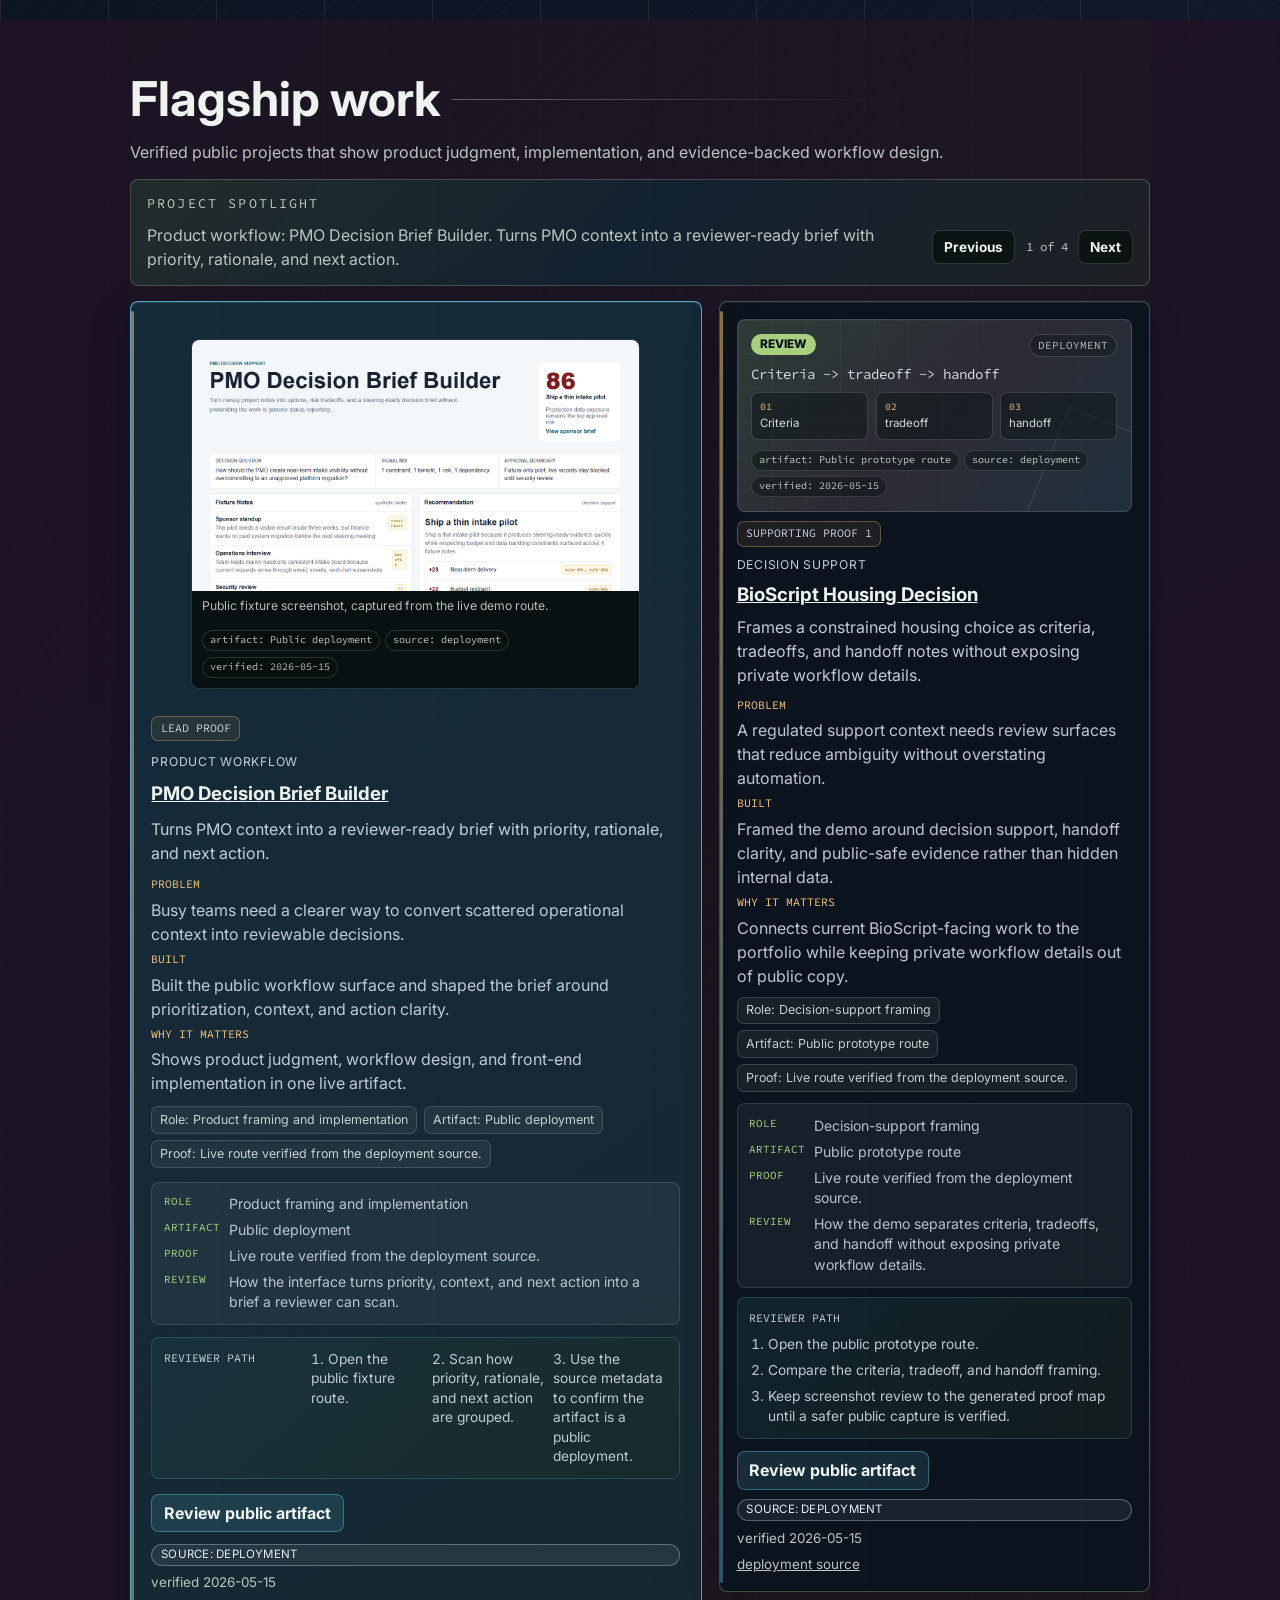
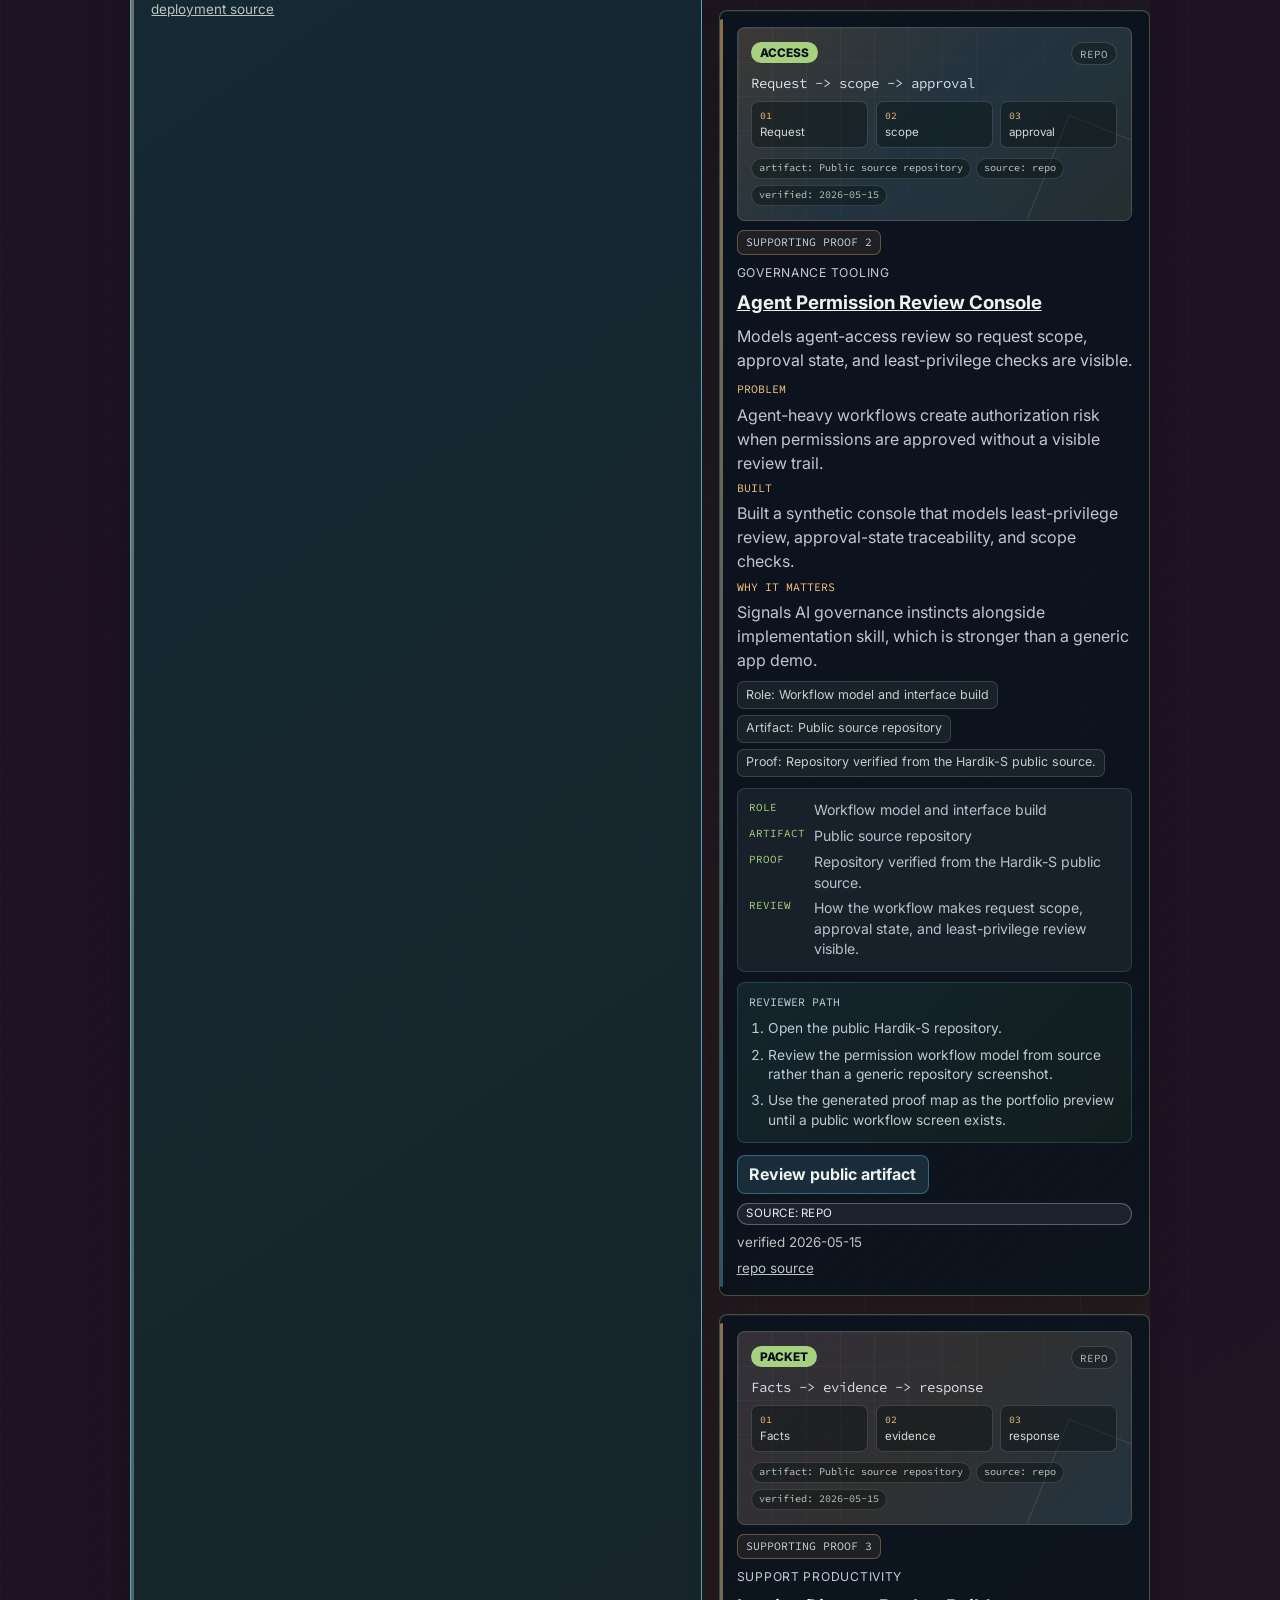
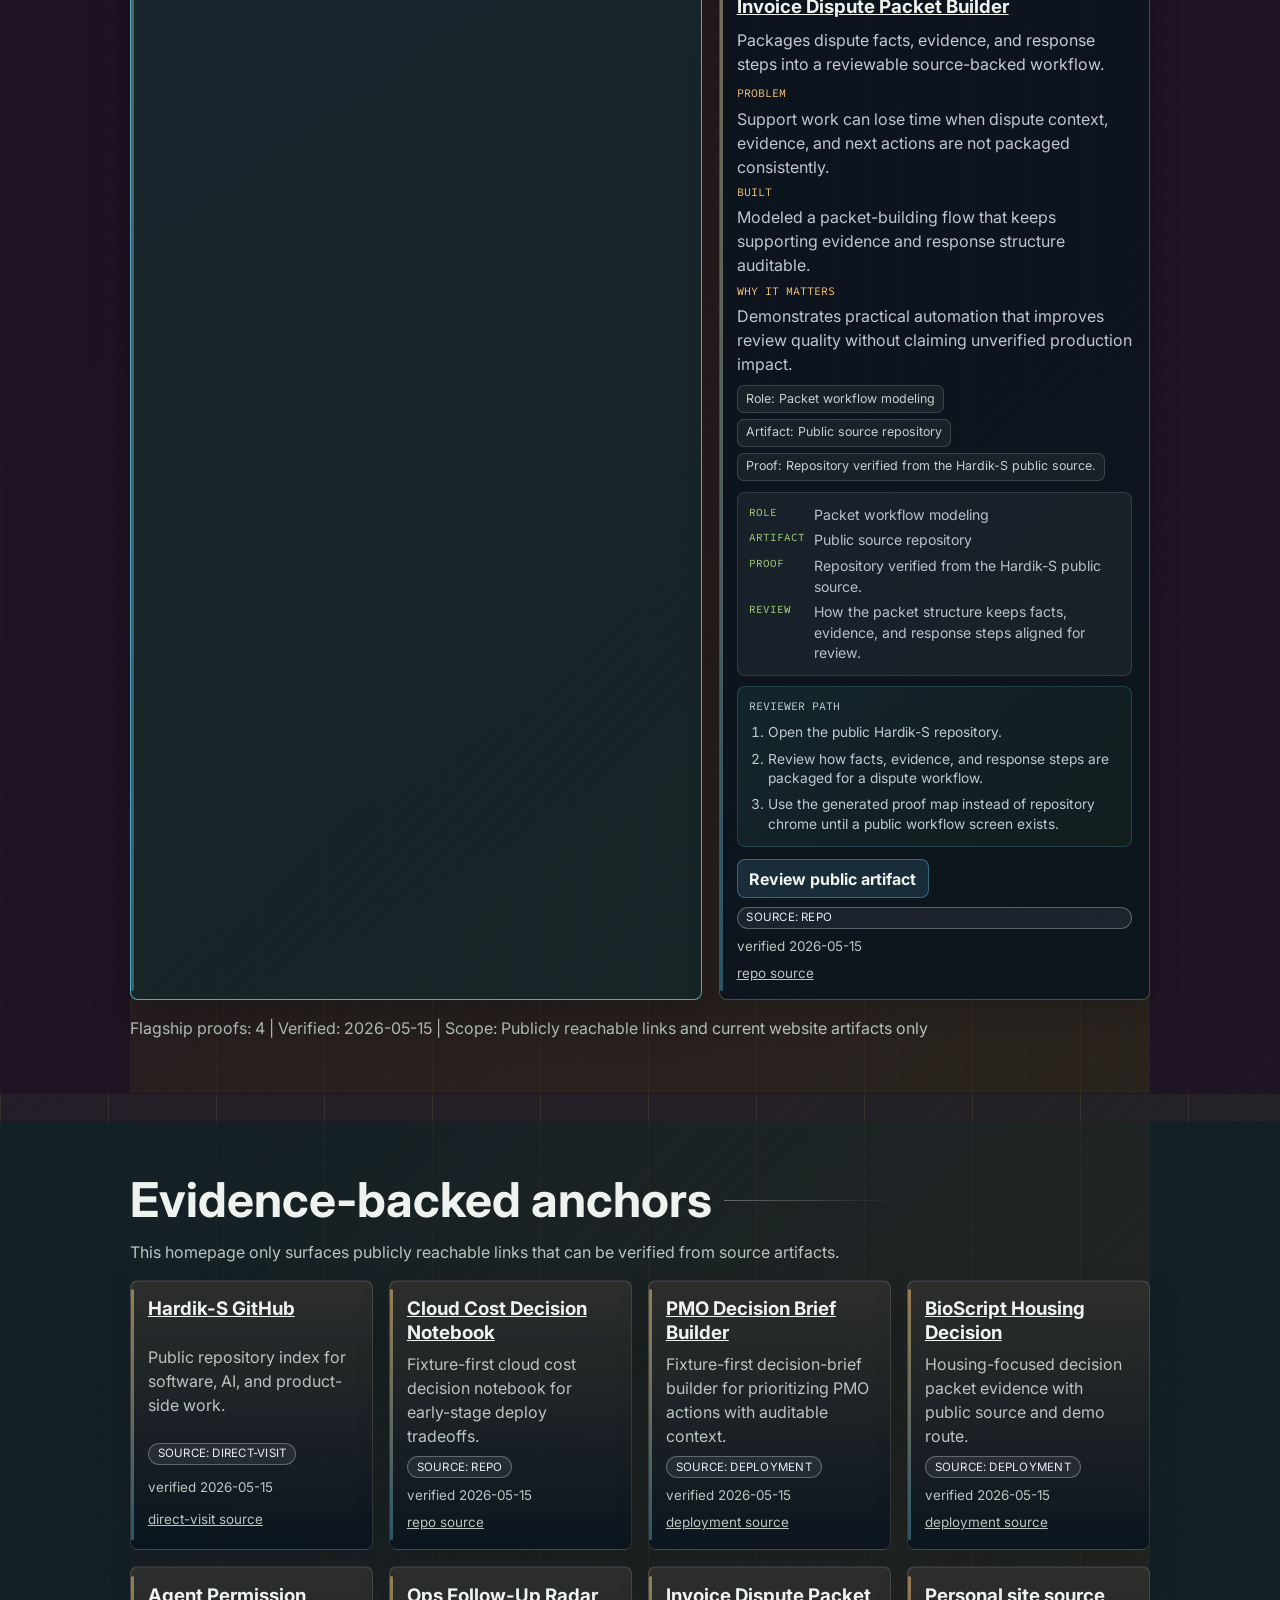
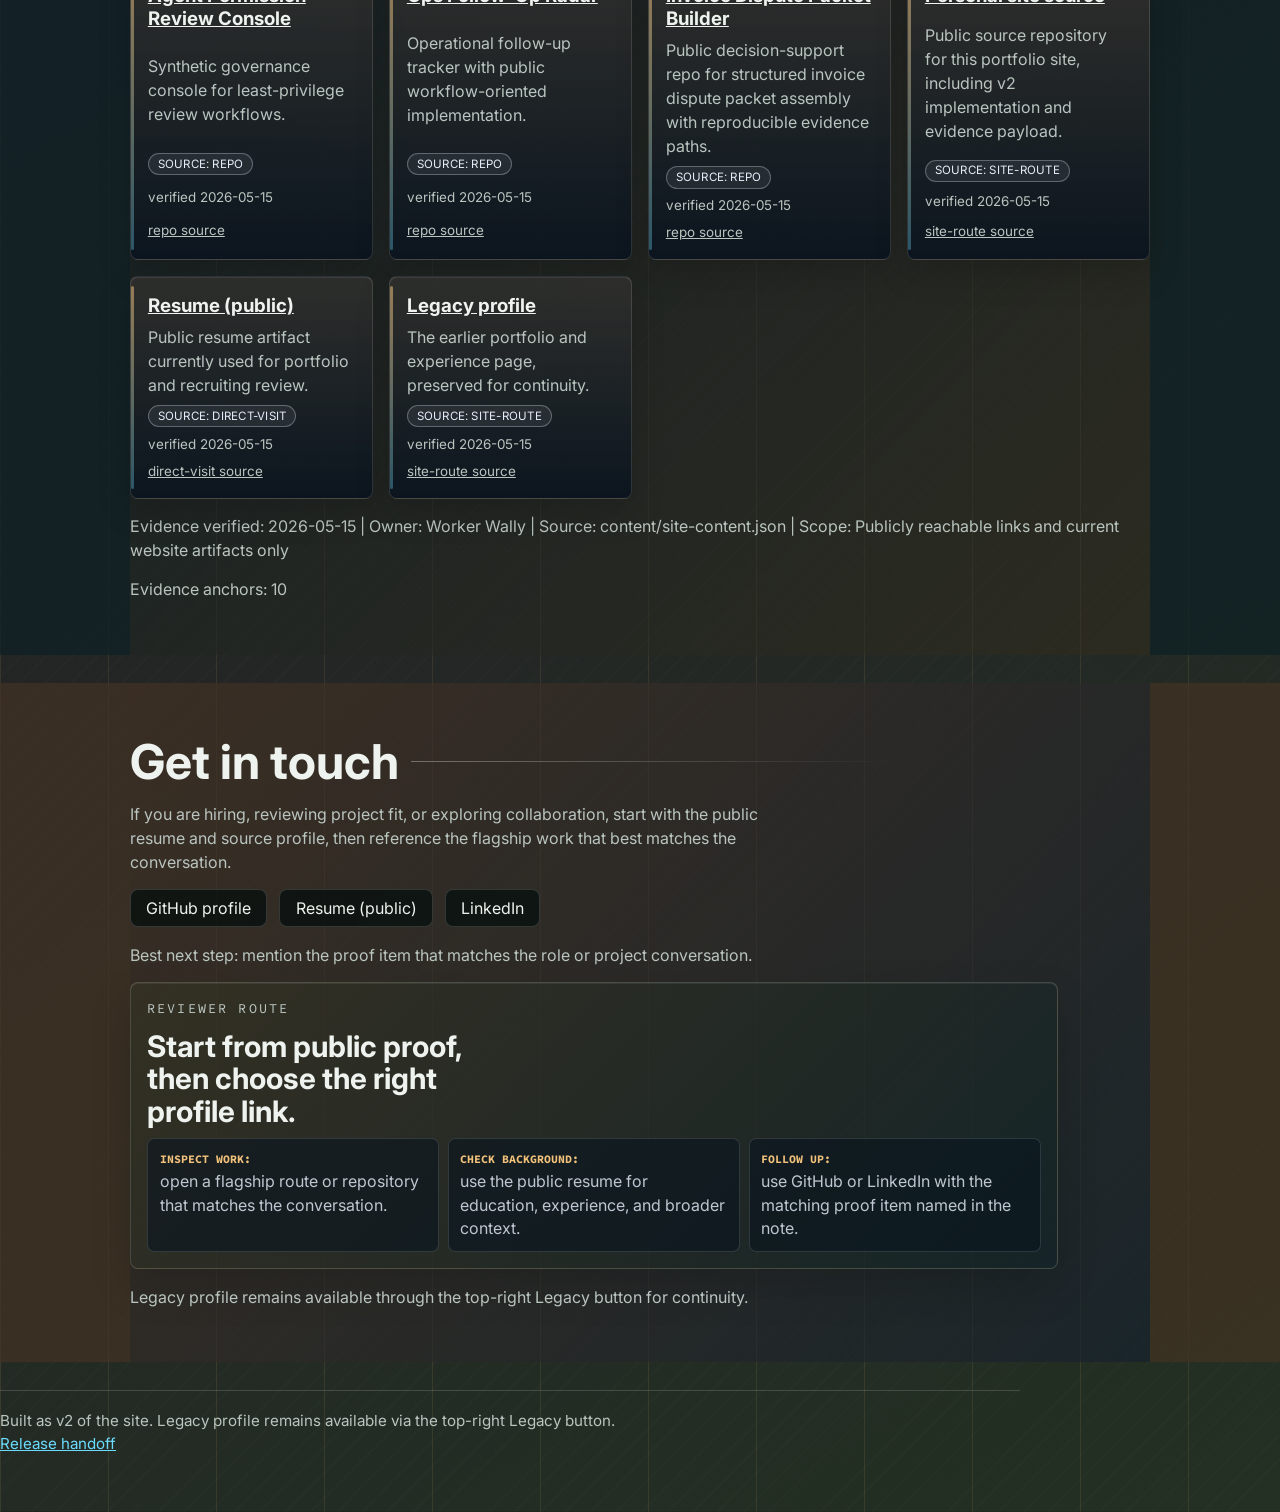
==== commit f8a965b8: "Finish recruiter trust surface" ====
--- a/index.html
+++ b/index.html
@@ -183,6 +183,15 @@
         <a href="https://www.linkedin.com/in/hardik-shres/" target="_blank" rel="noopener noreferrer">LinkedIn</a>
       </div>
       <p class="contact-guidance">Best next step: mention the proof item that matches the role or project conversation.</p>
+      <aside class="contact-review-route" aria-labelledby="contact-route-title">
+        <p class="eyebrow">Reviewer route</p>
+        <h3 id="contact-route-title">Start from public proof, then choose the right profile link.</h3>
+        <ol>
+          <li><strong>Inspect work:</strong> open a flagship route or repository that matches the conversation.</li>
+          <li><strong>Check background:</strong> use the public resume for education, experience, and broader context.</li>
+          <li><strong>Follow up:</strong> use GitHub or LinkedIn with the matching proof item named in the note.</li>
+        </ol>
+      </aside>
       <p class="section-note">Legacy profile remains available through the top-right Legacy button for continuity.</p>
     </section>
 
--- a/css/v2.css
+++ b/css/v2.css
@@ -1384,6 +1384,57 @@
   color: rgba(238, 243, 239, 0.82);
 }
 
+.contact-review-route {
+  width: min(100%, 58rem);
+  display: grid;
+  gap: 0.68rem;
+  padding: 1rem;
+  border: 1px solid rgba(248, 235, 208, 0.18);
+  border-radius: 0.5rem;
+  background:
+    linear-gradient(135deg, rgba(242, 193, 123, 0.12), rgba(107, 220, 255, 0.06)),
+    rgba(7, 16, 15, 0.56);
+  box-shadow:
+    inset 0 1px 0 rgba(255, 255, 255, 0.07),
+    0 18px 42px rgba(0, 0, 0, 0.16);
+}
+
+.contact-review-route h3 {
+  max-width: 20ch;
+  margin: 0;
+  color: var(--text);
+  font-size: clamp(1.3rem, 2.6vw, 1.85rem);
+  line-height: 1.1;
+}
+
+.contact-review-route ol {
+  display: grid;
+  grid-template-columns: repeat(3, minmax(0, 1fr));
+  gap: 0.55rem;
+  margin: 0;
+  padding: 0;
+  list-style: none;
+}
+
+.contact-review-route li {
+  min-width: 0;
+  padding: 0.72rem;
+  border: 1px solid rgba(231, 237, 249, 0.14);
+  border-radius: 0.45rem;
+  color: rgba(231, 237, 249, 0.82);
+  background: rgba(8, 19, 30, 0.58);
+  line-height: 1.45;
+}
+
+.contact-review-route strong {
+  display: block;
+  margin-bottom: 0.18rem;
+  color: var(--accent-warm);
+  font-family: "Source Code Pro", ui-monospace, Menlo, Consolas, monospace;
+  font-size: 0.72rem;
+  text-transform: uppercase;
+}
+
 .contact-actions a {
   width: max-content;
   text-decoration: none;
@@ -1635,6 +1686,10 @@
   .card-section {
     padding: 2.2rem 0;
   }
+
+  .contact-review-route ol {
+    grid-template-columns: 1fr;
+  }
 }
 
 @media (max-width: 480px) {
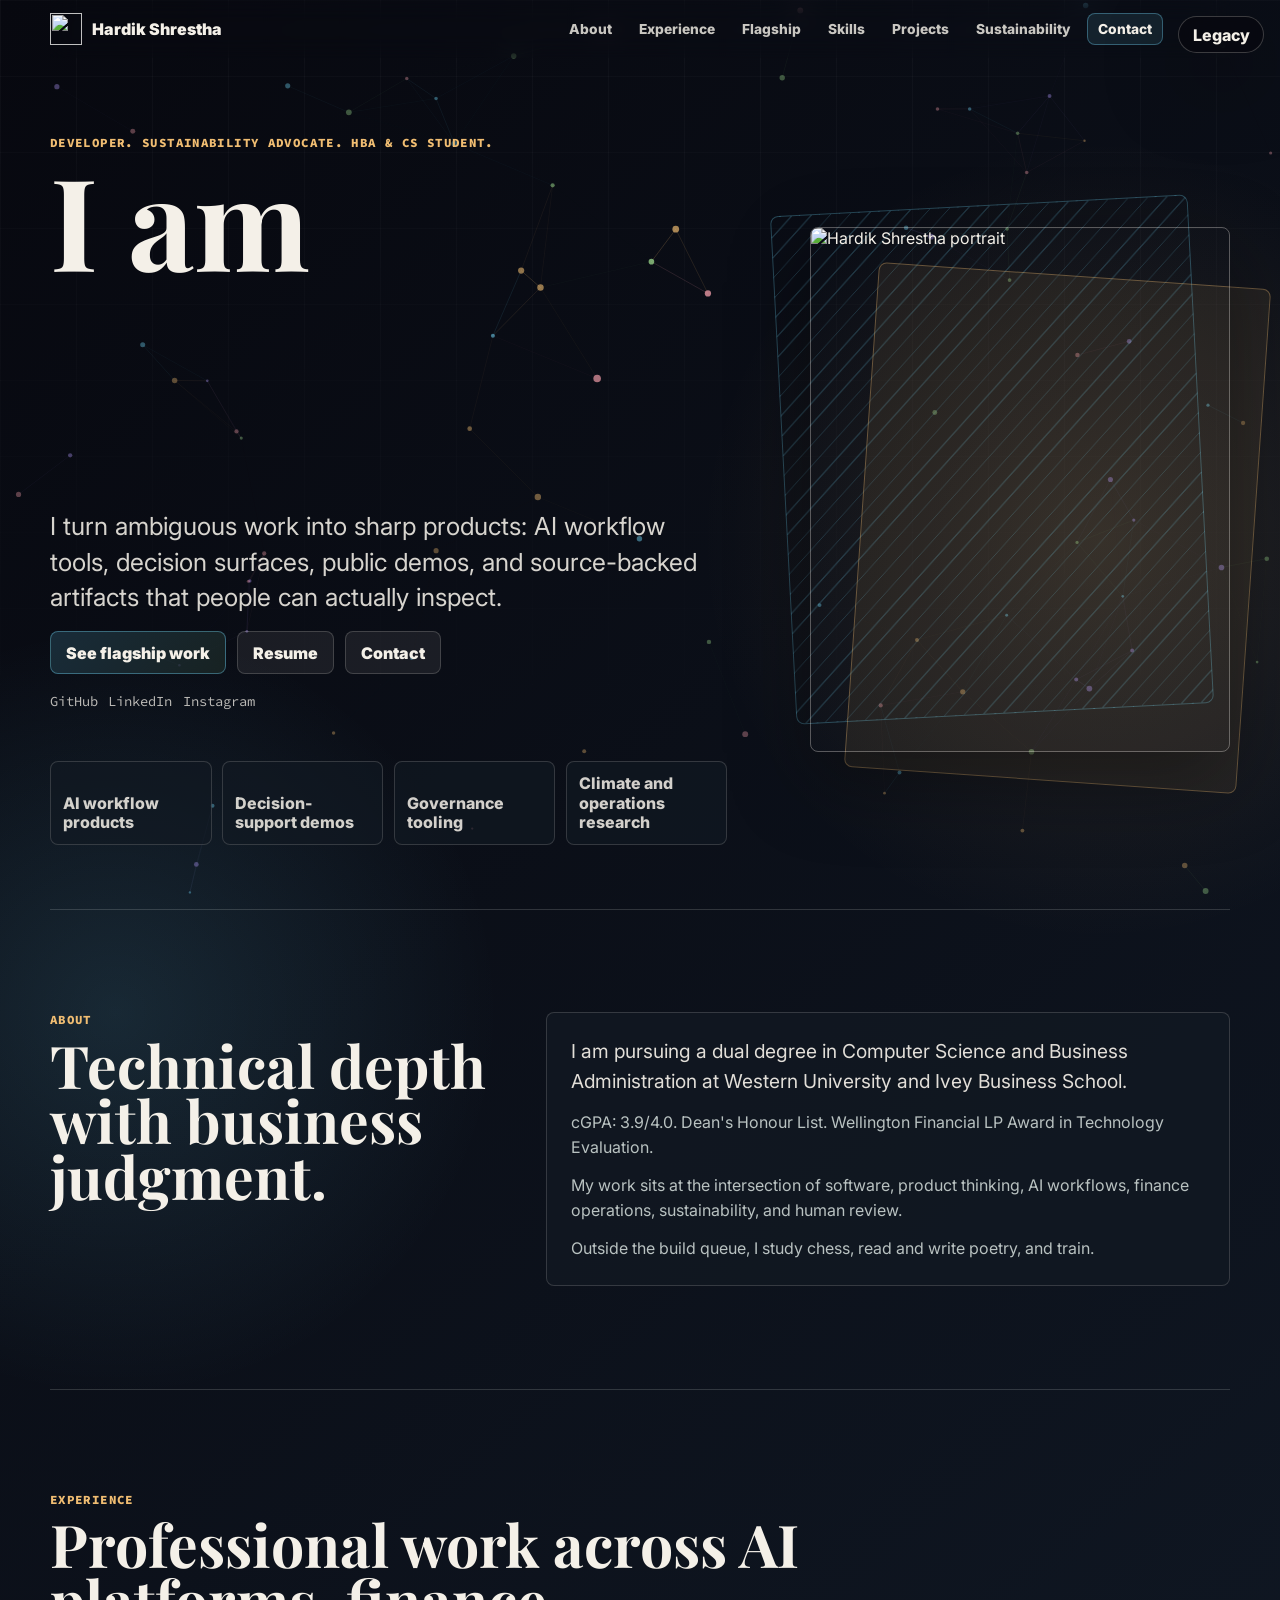
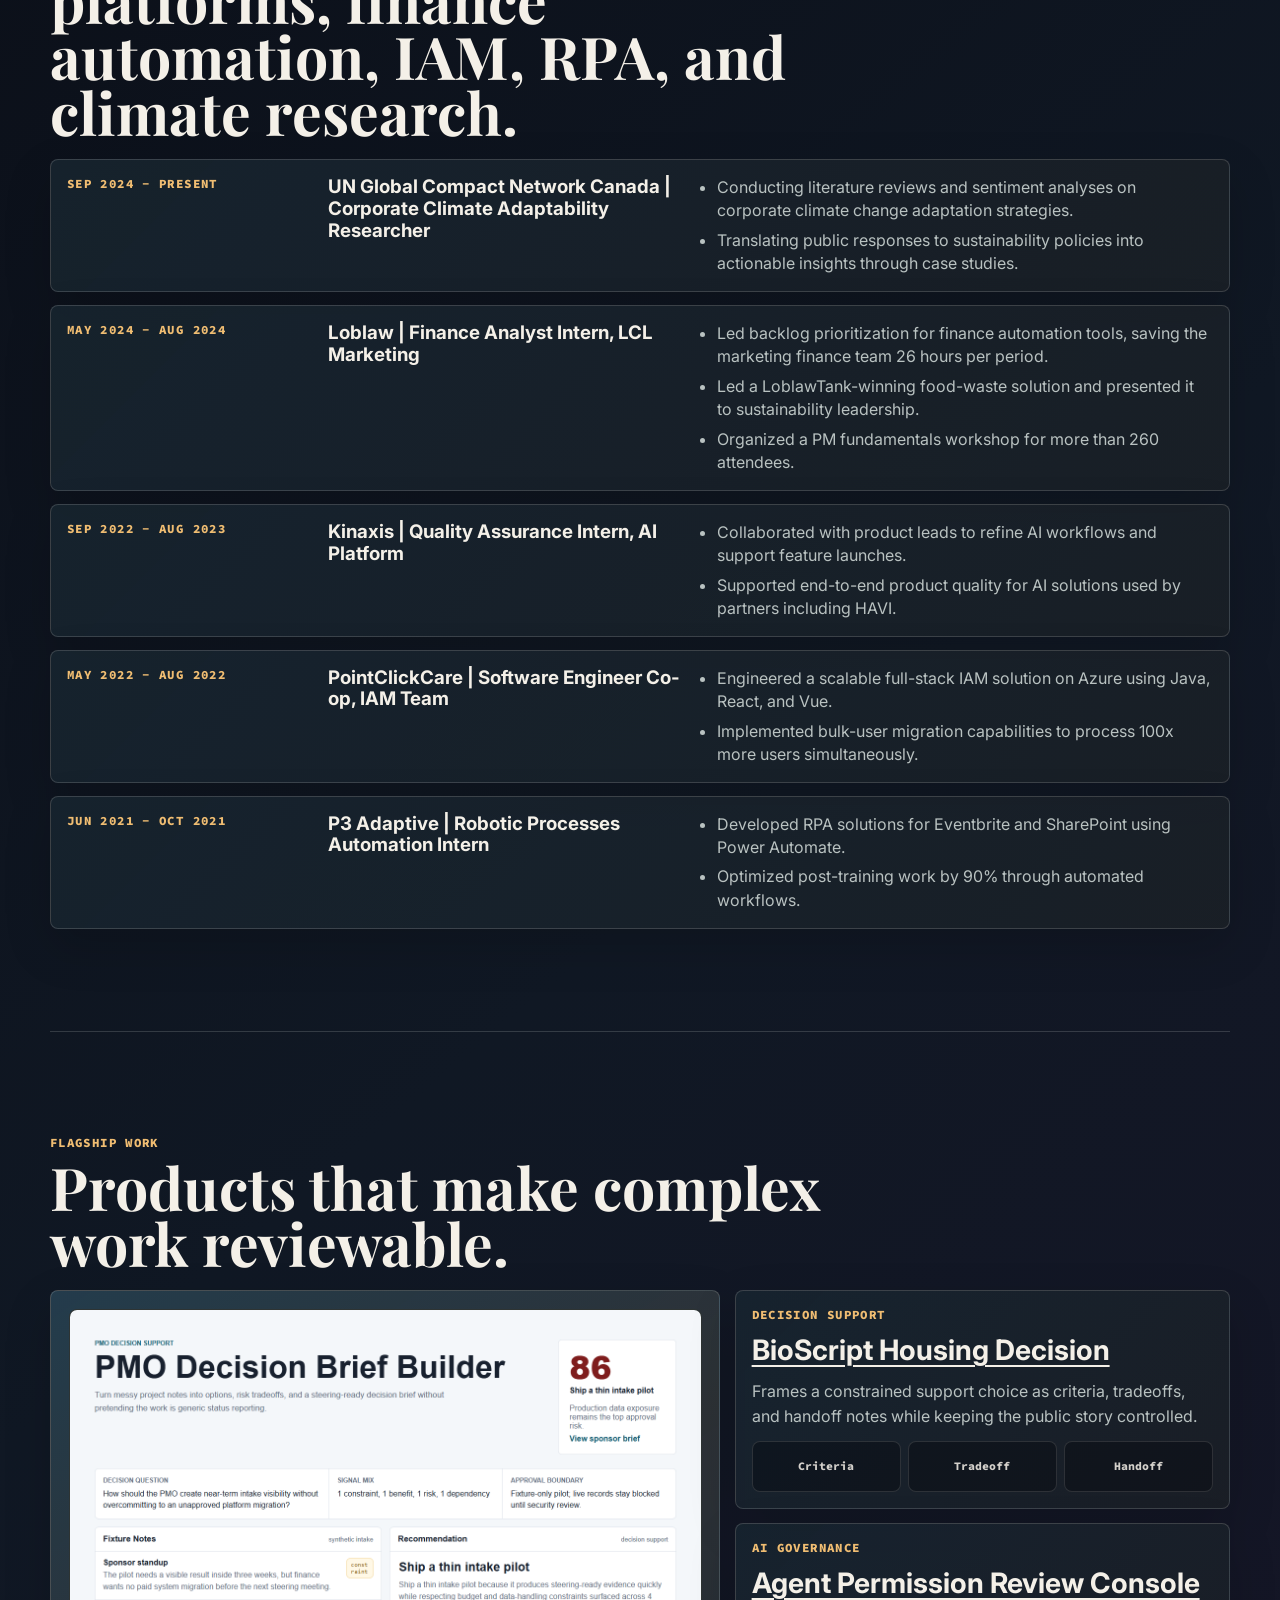
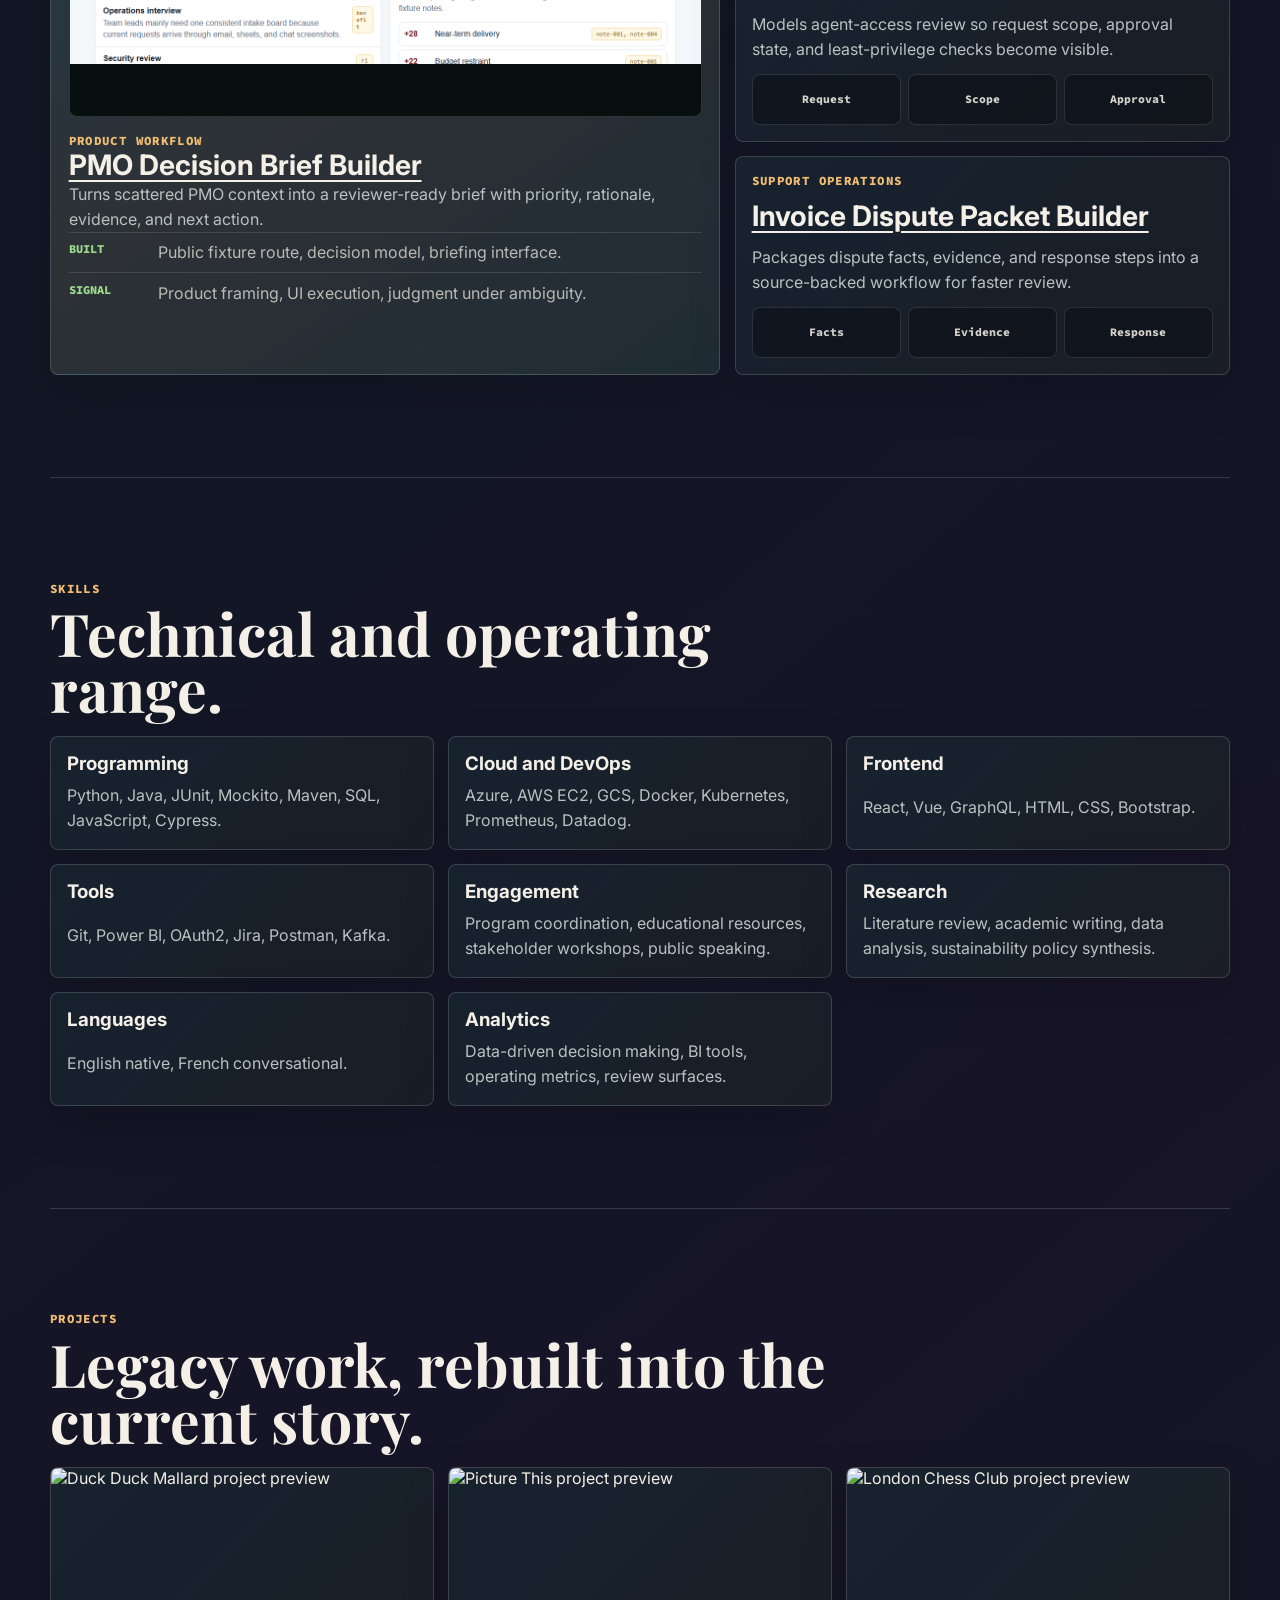
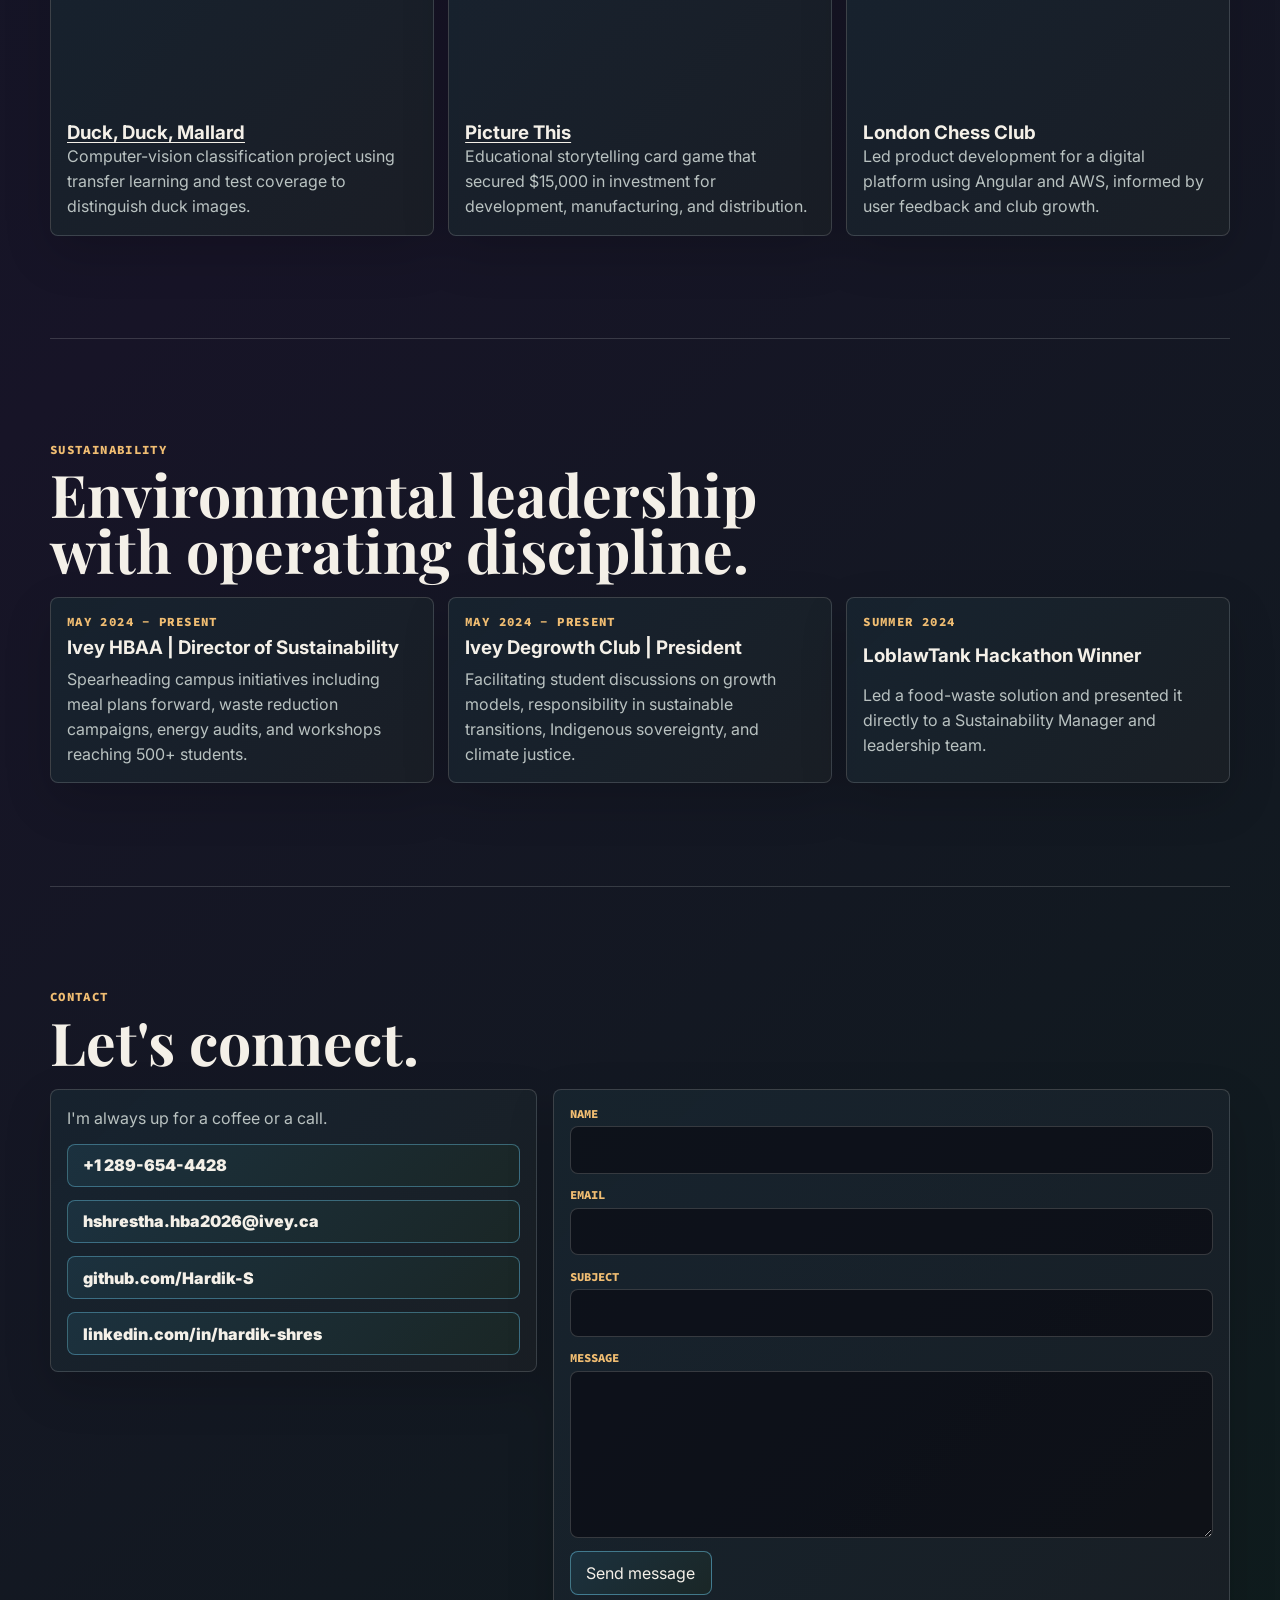
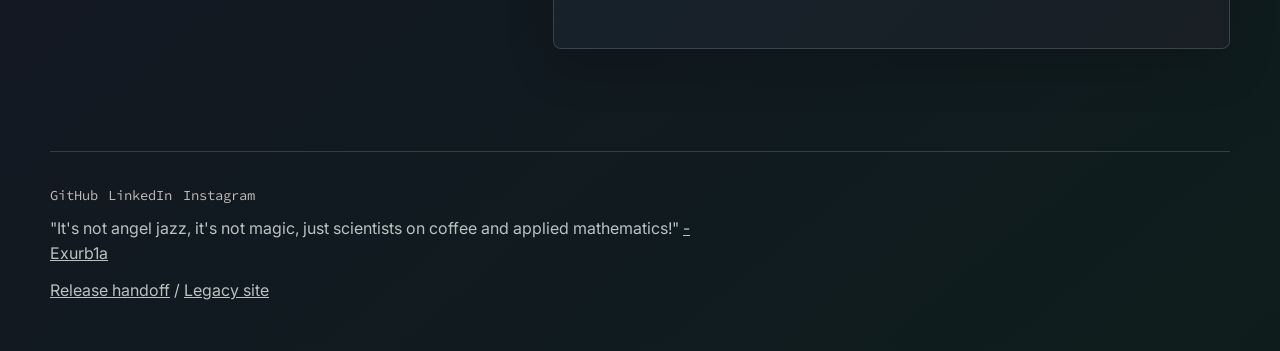
==== commit 0ff7690f: "Rework flagship portfolio homepage" ====
--- a/index.html
+++ b/index.html
@@ -4,205 +4,314 @@
 <head>
   <meta charset="utf-8">
   <meta name="viewport" content="width=device-width, initial-scale=1.0">
-  <title>Hardik Shrestha | Product-Minded Software Builder</title>
-  <meta name="description" content="Evidence-backed portfolio for Hardik Shrestha: AI-enabled workflow tools, decision-support demos, public source proof, and legacy site continuity.">
-  <meta name="theme-color" content="#07100f">
+  <title>Hardik Shrestha | AI Workflow Builder</title>
+  <meta name="description" content="Hardik Shrestha builds AI workflow tools, decision-support demos, governance surfaces, and high-signal product prototypes.">
+  <meta name="theme-color" content="#07080f">
   <meta name="color-scheme" content="dark">
   <link rel="canonical" href="https://hardik-s.github.io/">
   <meta property="og:type" content="website">
-  <meta property="og:site_name" content="Hardik Shrestha Portfolio">
-  <meta property="og:title" content="Hardik Shrestha | Product-Minded Software Builder">
-  <meta property="og:description" content="Evidence-backed portfolio for AI-enabled workflow tools, decision-support demos, and public source proof.">
+  <meta property="og:site_name" content="Hardik Shrestha">
+  <meta property="og:title" content="Hardik Shrestha | AI Workflow Builder">
+  <meta property="og:description" content="AI workflow tools, decision-support demos, governance surfaces, and product prototypes by Hardik Shrestha.">
   <meta property="og:url" content="https://hardik-s.github.io/">
   <meta property="og:image" content="https://hardik-s.github.io/images/website-preview.png">
   <meta property="og:image:width" content="1200">
   <meta property="og:image:height" content="630">
-  <meta property="og:image:alt" content="Current v2 portfolio preview for Hardik Shrestha with portrait, proof focus, and Legacy access">
   <meta name="twitter:card" content="summary_large_image">
-  <meta name="twitter:title" content="Hardik Shrestha | Product-Minded Software Builder">
-  <meta name="twitter:description" content="Evidence-backed portfolio for AI-enabled workflow tools, decision-support demos, and public source proof.">
+  <meta name="twitter:title" content="Hardik Shrestha | AI Workflow Builder">
+  <meta name="twitter:description" content="AI workflow tools, decision-support demos, governance surfaces, and product prototypes by Hardik Shrestha.">
   <meta name="twitter:image" content="https://hardik-s.github.io/images/website-preview.png">
   <link rel="preconnect" href="https://fonts.googleapis.com">
   <link rel="preconnect" href="https://fonts.gstatic.com" crossorigin>
   <link rel="preload" as="image" href="images/me3.jpg">
-  <link href="https://fonts.googleapis.com/css2?family=Inter:wght@400;600;700&family=Source+Code+Pro:wght@400;600&display=swap" rel="stylesheet">
-  <link rel="stylesheet" href="css/v2.css">
+  <link rel="preload" as="image" href="images/work-pmo-decision-brief-builder.png">
+  <link href="https://fonts.googleapis.com/css2?family=Inter:wght@400;600;700;800&family=Playfair+Display:wght@700;900&family=Source+Code+Pro:wght@500;700&display=swap" rel="stylesheet">
+  <link rel="stylesheet" href="css/flagship-rework.css">
   <link rel="shortcut icon" href="images/favicon2.png">
 </head>
 
 <body>
+  <canvas id="node-network" aria-hidden="true"></canvas>
   <a class="skip-link" href="#main-content">Skip to main content</a>
-  <a class="skip-link skip-link-secondary skip-link-highlights" href="#highlights">Skip to highlights</a>
-  <a class="skip-link skip-link-secondary skip-link-selected" href="#selected-work">Skip to flagship work</a>
-  <a class="skip-link skip-link-secondary skip-link-evidence" href="#evidence-section">Skip to evidence anchors</a>
-  <a class="skip-link skip-link-secondary skip-link-contact" href="#contact">Skip to contact</a>
   <a class="legacy-pill" href="/legacy/" aria-label="Open legacy personal site">Legacy</a>
 
-  <main class="site-shell" id="main-content">
-    <header class="hero hero-editorial" id="top">
+  <header class="topbar" aria-label="Primary navigation">
+    <a class="brand-mark" href="#top" aria-label="Hardik Shrestha home">
+      <img src="images/logo5.png" alt="" width="52" height="52">
+      <span>Hardik Shrestha</span>
+    </a>
+    <nav class="main-nav" aria-label="Portfolio sections">
+      <a href="#about">About</a>
+      <a href="#experience">Experience</a>
+      <a href="#flagship">Flagship</a>
+      <a href="#skills">Skills</a>
+      <a href="#projects">Projects</a>
+      <a href="#sustainability">Sustainability</a>
+      <a href="#contact">Contact</a>
+    </nav>
+  </header>
+
+  <main id="main-content">
+    <section id="top" class="hero-section">
       <div class="hero-copy">
-        <h1>Hardik Shrestha</h1>
+        <p class="hero-kicker">Developer. Sustainability advocate. HBA & CS student.</p>
+        <h1>I am <span id="typed-role" data-roles="Hardik Shrestha.|a software developer.|a product-minded operator.|a sustainability advocate.|a chess enthusiast.">Hardik Shrestha.</span></h1>
         <p class="hero-lede">
-          I build AI-enabled workflow tools and decision-support demos that make assumptions, tradeoffs, and next
-          steps easy to inspect.
+          I turn ambiguous work into sharp products: AI workflow tools, decision surfaces, public demos, and source-backed artifacts that people can actually inspect.
         </p>
-        <p class="hero-support">
-          Each project below links to a public route, repository, or handoff note so reviewers can evaluate the
-          product judgment and implementation path without private context.
-        </p>
-        <p
-          class="hero-signal"
-          aria-label="Working mode: messy context to reviewable decisions, criteria to handoff, small surfaces to public proof."
-          data-signal-phrases="Messy context -> reviewable decisions|Criteria -> handoff|Small surfaces -> public proof"
-        >
-          <span class="hero-signal-label">Working mode</span>
-          <span class="hero-signal-text" data-signal-text aria-hidden="true">Messy context -> reviewable decisions</span>
-        </p>
-        <div class="hero-method" aria-label="Working pattern proof path">
-          <a href="#highlights" data-proof-path-index="0" data-focus-index="1" aria-label="Explore how Hardik listens to messy context">
-            <strong>Listen</strong> messy context
-          </a>
-          <a href="#selected-work" data-proof-path-index="1" data-focus-index="0" aria-label="Explore how Hardik frames criteria and tradeoffs">
-            <strong>Frame</strong> criteria and tradeoffs
-          </a>
-          <a href="#selected-work" data-proof-path-index="2" data-focus-index="2" aria-label="Explore how Hardik builds a small review surface">
-            <strong>Build</strong> a small review surface
-          </a>
-          <a href="#evidence-section" data-proof-path-index="3" data-focus-index="3" aria-label="Explore how Hardik documents public proof">
-            <strong>Document</strong> public proof
-          </a>
+        <div class="hero-actions">
+          <a href="#flagship">See flagship work</a>
+          <a href="https://drive.google.com/file/d/1rbTC2hLoid0K8culdn1go-qfMCaq1WEd/view?usp=sharing" target="_blank" rel="noopener noreferrer">Resume</a>
+          <a href="#contact">Contact</a>
         </div>
-      </div>
+        <ul class="hero-socials" aria-label="Social links">
+          <li><a href="https://github.com/Hardik-S" target="_blank" rel="noopener noreferrer">GitHub</a></li>
+          <li><a href="https://www.linkedin.com/in/hardik-shres/" target="_blank" rel="noopener noreferrer">LinkedIn</a></li>
+          <li><a href="https://www.instagram.com/hardikithink/" target="_blank" rel="noopener noreferrer">Instagram</a></li>
+        </ul>
+      </div>
+
       <figure class="hero-portrait" aria-label="Portrait of Hardik Shrestha">
         <img src="images/me3.jpg" alt="Hardik Shrestha portrait" width="1275" height="1700" decoding="async" fetchpriority="high">
-        <figcaption>
-          <span>Current focus</span>
-          Workflow tools, product demos, and source-backed portfolio proof.
-        </figcaption>
       </figure>
-      <div class="hero-actions-panel">
-        <div class="hero-focus-panel" aria-label="Rotating public proof focus">
-          <p class="eyebrow">Proof focus</p>
-          <p id="hero-focus-text" class="hero-focus-text" aria-live="polite">
-            Decision models that keep assumptions and tradeoffs visible.
-          </p>
-          <div class="hero-focus-actions">
-            <button class="focus-cycle-button" type="button" aria-controls="hero-focus-text">
-              Next focus
-            </button>
-            <button class="proof-journey-button" type="button" aria-controls="selected-work-grid">
-              Trace proof
-            </button>
+
+      <div class="hero-proof-board" aria-label="Current signal">
+        <span>AI workflow products</span>
+        <span>Decision-support demos</span>
+        <span>Governance tooling</span>
+        <span>Climate and operations research</span>
+      </div>
+    </section>
+
+    <section id="about" class="about-section panel-grid">
+      <div class="section-heading">
+        <p>About</p>
+        <h2>Technical depth with business judgment.</h2>
+      </div>
+      <div class="about-copy">
+        <p class="lead-copy">I am pursuing a dual degree in Computer Science and Business Administration at Western University and Ivey Business School.</p>
+        <p>cGPA: 3.9/4.0. Dean's Honour List. Wellington Financial LP Award in Technology Evaluation.</p>
+        <p>My work sits at the intersection of software, product thinking, AI workflows, finance operations, sustainability, and human review.</p>
+        <p>Outside the build queue, I study chess, read and write poetry, and train.</p>
+      </div>
+    </section>
+
+    <section id="experience" class="timeline-section">
+      <div class="section-heading">
+        <p>Experience</p>
+        <h2>Professional work across AI platforms, finance automation, IAM, RPA, and climate research.</h2>
+      </div>
+      <div class="timeline">
+        <article>
+          <span>Sep 2024 - Present</span>
+          <h3>UN Global Compact Network Canada | Corporate Climate Adaptability Researcher</h3>
+          <ul>
+            <li>Conducting literature reviews and sentiment analyses on corporate climate change adaptation strategies.</li>
+            <li>Translating public responses to sustainability policies into actionable insights through case studies.</li>
+          </ul>
+        </article>
+        <article>
+          <span>May 2024 - Aug 2024</span>
+          <h3>Loblaw | Finance Analyst Intern, LCL Marketing</h3>
+          <ul>
+            <li>Led backlog prioritization for finance automation tools, saving the marketing finance team 26 hours per period.</li>
+            <li>Led a LoblawTank-winning food-waste solution and presented it to sustainability leadership.</li>
+            <li>Organized a PM fundamentals workshop for more than 260 attendees.</li>
+          </ul>
+        </article>
+        <article>
+          <span>Sep 2022 - Aug 2023</span>
+          <h3>Kinaxis | Quality Assurance Intern, AI Platform</h3>
+          <ul>
+            <li>Collaborated with product leads to refine AI workflows and support feature launches.</li>
+            <li>Supported end-to-end product quality for AI solutions used by partners including HAVI.</li>
+          </ul>
+        </article>
+        <article>
+          <span>May 2022 - Aug 2022</span>
+          <h3>PointClickCare | Software Engineer Co-op, IAM Team</h3>
+          <ul>
+            <li>Engineered a scalable full-stack IAM solution on Azure using Java, React, and Vue.</li>
+            <li>Implemented bulk-user migration capabilities to process 100x more users simultaneously.</li>
+          </ul>
+        </article>
+        <article>
+          <span>Jun 2021 - Oct 2021</span>
+          <h3>P3 Adaptive | Robotic Processes Automation Intern</h3>
+          <ul>
+            <li>Developed RPA solutions for Eventbrite and SharePoint using Power Automate.</li>
+            <li>Optimized post-training work by 90% through automated workflows.</li>
+          </ul>
+        </article>
+      </div>
+    </section>
+
+    <section id="flagship" class="flagship-section">
+      <div class="section-heading">
+        <p>Flagship work</p>
+        <h2>Products that make complex work reviewable.</h2>
+      </div>
+      <div class="flagship-grid">
+        <article class="flagship-card flagship-lead">
+          <div class="flagship-media">
+            <img src="images/work-pmo-decision-brief-builder.png" alt="PMO Decision Brief Builder public demo screenshot" width="1280" height="720" decoding="async">
           </div>
-        </div>
-        <div class="hero-links" aria-label="Primary portfolio actions">
-          <a href="#selected-work" aria-label="Jump to selected public work">Selected work</a>
-          <a href="https://drive.google.com/file/d/1rbTC2hLoid0K8culdn1go-qfMCaq1WEd/view?usp=sharing" target="_blank" rel="noopener noreferrer" class="secondary" aria-label="Open public resume in a new tab">Resume</a>
-          <a href="#contact" class="secondary" aria-label="Jump to hiring and collaboration contact details">Contact</a>
-        </div>
-        <div class="hero-proof-strip" aria-label="Choose a public proof focus">
-          <button type="button" data-focus-index="1">Practical AI systems</button>
-          <button type="button" data-focus-index="0">Decision-support demos</button>
-          <button type="button" data-focus-index="2">Governance surfaces</button>
-          <button type="button" data-focus-index="3">Public source evidence</button>
-        </div>
-      </div>
-    </header>
-
-    <nav class="section-rail" aria-label="Portfolio sections">
-      <a href="#highlights"><span>01</span> What I bring</a>
-      <a href="#selected-work"><span>02</span> Flagship work</a>
-      <a href="#evidence-section"><span>03</span> Evidence</a>
-      <a href="#contact"><span>04</span> Contact</a>
-      <a href="/handoff/"><span>05</span> Handoff</a>
-    </nav>
-
-    <section id="highlights" class="card-section" aria-labelledby="highlights-title" tabindex="-1">
-      <h2 id="highlights-title">What I bring</h2>
-      <div class="cards">
-        <article class="card">
-          <h3>Product framing</h3>
-          <p>I turn loose workflow problems into interfaces that make the user, constraint, and decision visible.</p>
-        </article>
-        <article class="card">
-          <h3>Implementation range</h3>
-          <p>Static sites, live demos, and source-backed tools show the product story and implementation together.</p>
-        </article>
-        <article class="card">
-          <h3>Evidence-first handoff</h3>
-          <p>Each featured item points to a reachable route or repository so the claim can be checked quickly.</p>
-        </article>
-      </div>
-      <aside class="builder-story" aria-labelledby="builder-story-title">
-        <p class="eyebrow">Builder through-line</p>
-        <h3 id="builder-story-title">I work from messy context toward a reviewable decision.</h3>
-        <p>
-          The pattern across the flagship work is intentionally consistent: understand the handoff, separate criteria
-          from assumptions, build a small surface people can inspect, and leave a public proof trail when the work is
-          safe to share.
-        </p>
-        <div class="story-steps" aria-label="Source-backed working pattern">
-          <span>Listen</span>
-          <span>Frame</span>
-          <span>Build</span>
-          <span>Document</span>
-        </div>
-      </aside>
-    </section>
-
-    <section id="selected-work" class="card-section selected-work-section" aria-labelledby="selected-work-title" tabindex="-1">
-      <h2 id="selected-work-title">Flagship work</h2>
-      <p class="section-note">
-        Verified public projects that show product judgment, implementation, and evidence-backed workflow design.
-      </p>
-      <div id="selected-work-grid" class="cards selected-work-grid" aria-live="polite">
-        <p class="evidence-loading">Loading selected work...</p>
-      </div>
-      <p id="selected-work-meta" class="section-note evidence-meta" aria-live="polite">Selected-work freshness: pending.</p>
-    </section>
-
-    <section id="evidence-section" class="card-section" aria-labelledby="evidence-title" tabindex="-1">
-      <h2 id="evidence-title">Evidence-backed anchors</h2>
-      <p class="section-note">This homepage only surfaces publicly reachable links that can be verified from source artifacts.</p>
-      <div id="evidence-grid" class="cards" aria-live="polite">
-        <p class="evidence-loading">Loading evidence anchors...</p>
-      </div>
-      <p id="evidence-meta" class="section-note evidence-meta" aria-live="polite">Evidence freshness: pending.</p>
-      <p id="evidence-summary" class="section-note" aria-live="polite"></p>
-      <noscript>
-        <p class="section-note">JavaScript is required for the dynamic evidence list on this page.</p>
-      </noscript>
-    </section>
-
-    <section class="card-section" id="contact" aria-labelledby="contact-title" tabindex="-1">
-      <h2 id="contact-title">Get in touch</h2>
-      <p class="contact-intro">If you are hiring, reviewing project fit, or exploring collaboration, start with the public resume and source profile, then reference the flagship work that best matches the conversation.</p>
-      <div class="contact-actions">
-        <a href="https://github.com/Hardik-S" target="_blank" rel="noopener noreferrer">GitHub profile</a>
-        <a href="https://drive.google.com/file/d/1rbTC2hLoid0K8culdn1go-qfMCaq1WEd/view?usp=sharing" target="_blank" rel="noopener noreferrer" class="secondary">Resume (public)</a>
-        <a href="https://www.linkedin.com/in/hardik-shres/" target="_blank" rel="noopener noreferrer">LinkedIn</a>
-      </div>
-      <p class="contact-guidance">Best next step: mention the proof item that matches the role or project conversation.</p>
-      <aside class="contact-review-route" aria-labelledby="contact-route-title">
-        <p class="eyebrow">Reviewer route</p>
-        <h3 id="contact-route-title">Start from public proof, then choose the right profile link.</h3>
-        <ol>
-          <li><strong>Inspect work:</strong> open a flagship route or repository that matches the conversation.</li>
-          <li><strong>Check background:</strong> use the public resume for education, experience, and broader context.</li>
-          <li><strong>Follow up:</strong> use GitHub or LinkedIn with the matching proof item named in the note.</li>
-        </ol>
-      </aside>
-      <p class="section-note">Legacy profile remains available through the top-right Legacy button for continuity.</p>
-    </section>
-
-    <footer class="footer-note">
-      <p>Built as v2 of the site. Legacy profile remains available via the top-right Legacy button.</p>
-      <p class="footer-links"><a href="/handoff/">Release handoff</a></p>
-    </footer>
+          <div>
+            <span class="work-type">Product workflow</span>
+            <h3><a href="https://pmo-decision-brief-builder.vercel.app" target="_blank" rel="noopener noreferrer">PMO Decision Brief Builder</a></h3>
+            <p>Turns scattered PMO context into a reviewer-ready brief with priority, rationale, evidence, and next action.</p>
+            <dl>
+              <div><dt>Built</dt><dd>Public fixture route, decision model, briefing interface.</dd></div>
+              <div><dt>Signal</dt><dd>Product framing, UI execution, judgment under ambiguity.</dd></div>
+            </dl>
+          </div>
+        </article>
+
+        <article class="flagship-card">
+          <span class="work-type">Decision support</span>
+          <h3><a href="https://bioscript-housing-decision.vercel.app" target="_blank" rel="noopener noreferrer">BioScript Housing Decision</a></h3>
+          <p>Frames a constrained support choice as criteria, tradeoffs, and handoff notes while keeping the public story controlled.</p>
+          <div class="signal-chain"><span>Criteria</span><span>Tradeoff</span><span>Handoff</span></div>
+        </article>
+
+        <article class="flagship-card">
+          <span class="work-type">AI governance</span>
+          <h3><a href="https://github.com/Hardik-S/agent-permission-review-console" target="_blank" rel="noopener noreferrer">Agent Permission Review Console</a></h3>
+          <p>Models agent-access review so request scope, approval state, and least-privilege checks become visible.</p>
+          <div class="signal-chain"><span>Request</span><span>Scope</span><span>Approval</span></div>
+        </article>
+
+        <article class="flagship-card">
+          <span class="work-type">Support operations</span>
+          <h3><a href="https://github.com/Hardik-S/invoice-dispute-packet-builder" target="_blank" rel="noopener noreferrer">Invoice Dispute Packet Builder</a></h3>
+          <p>Packages dispute facts, evidence, and response steps into a source-backed workflow for faster review.</p>
+          <div class="signal-chain"><span>Facts</span><span>Evidence</span><span>Response</span></div>
+        </article>
+      </div>
+    </section>
+
+    <section id="skills" class="skills-section">
+      <div class="section-heading">
+        <p>Skills</p>
+        <h2>Technical and operating range.</h2>
+      </div>
+      <div class="skill-grid">
+        <article><h3>Programming</h3><p>Python, Java, JUnit, Mockito, Maven, SQL, JavaScript, Cypress.</p></article>
+        <article><h3>Cloud and DevOps</h3><p>Azure, AWS EC2, GCS, Docker, Kubernetes, Prometheus, Datadog.</p></article>
+        <article><h3>Frontend</h3><p>React, Vue, GraphQL, HTML, CSS, Bootstrap.</p></article>
+        <article><h3>Tools</h3><p>Git, Power BI, OAuth2, Jira, Postman, Kafka.</p></article>
+        <article><h3>Engagement</h3><p>Program coordination, educational resources, stakeholder workshops, public speaking.</p></article>
+        <article><h3>Research</h3><p>Literature review, academic writing, data analysis, sustainability policy synthesis.</p></article>
+        <article><h3>Languages</h3><p>English native, French conversational.</p></article>
+        <article><h3>Analytics</h3><p>Data-driven decision making, BI tools, operating metrics, review surfaces.</p></article>
+      </div>
+    </section>
+
+    <section id="projects" class="projects-section">
+      <div class="section-heading">
+        <p>Projects</p>
+        <h2>Legacy work, rebuilt into the current story.</h2>
+      </div>
+      <div class="project-grid">
+        <article>
+          <img src="images/project-1-1.png" alt="Duck Duck Mallard project preview" width="640" height="420" decoding="async">
+          <h3><a href="https://github.com/Hardik-S/DuckDuckGo" target="_blank" rel="noopener noreferrer">Duck, Duck, Mallard</a></h3>
+          <p>Computer-vision classification project using transfer learning and test coverage to distinguish duck images.</p>
+        </article>
+        <article>
+          <img src="images/project-2.png" alt="Picture This project preview" width="640" height="420" decoding="async">
+          <h3><a href="https://github.com/Hardik-S/picturethisv2" target="_blank" rel="noopener noreferrer">Picture This</a></h3>
+          <p>Educational storytelling card game that secured $15,000 in investment for development, manufacturing, and distribution.</p>
+        </article>
+        <article>
+          <img src="images/project-3.png" alt="London Chess Club project preview" width="640" height="420" decoding="async">
+          <h3>London Chess Club</h3>
+          <p>Led product development for a digital platform using Angular and AWS, informed by user feedback and club growth.</p>
+        </article>
+      </div>
+    </section>
+
+    <section id="sustainability" class="sustainability-section">
+      <div class="section-heading">
+        <p>Sustainability</p>
+        <h2>Environmental leadership with operating discipline.</h2>
+      </div>
+      <div class="initiative-grid">
+        <article>
+          <span>May 2024 - Present</span>
+          <h3>Ivey HBAA | Director of Sustainability</h3>
+          <p>Spearheading campus initiatives including meal plans forward, waste reduction campaigns, energy audits, and workshops reaching 500+ students.</p>
+        </article>
+        <article>
+          <span>May 2024 - Present</span>
+          <h3>Ivey Degrowth Club | President</h3>
+          <p>Facilitating student discussions on growth models, responsibility in sustainable transitions, Indigenous sovereignty, and climate justice.</p>
+        </article>
+        <article>
+          <span>Summer 2024</span>
+          <h3>LoblawTank Hackathon Winner</h3>
+          <p>Led a food-waste solution and presented it directly to a Sustainability Manager and leadership team.</p>
+        </article>
+      </div>
+    </section>
+
+    <section id="contact" class="contact-section">
+      <div class="section-heading">
+        <p>Contact</p>
+        <h2>Let's connect.</h2>
+      </div>
+      <div class="contact-layout">
+        <aside class="contact-card">
+          <p>I'm always up for a coffee or a call.</p>
+          <a href="tel:+12896544428">+1 289-654-4428</a>
+          <a href="mailto:hshrestha.hba2026@ivey.ca">hshrestha.hba2026@ivey.ca</a>
+          <a href="https://github.com/Hardik-S" target="_blank" rel="noopener noreferrer">github.com/Hardik-S</a>
+          <a href="https://www.linkedin.com/in/hardik-shres/" target="_blank" rel="noopener noreferrer">linkedin.com/in/hardik-shres</a>
+        </aside>
+
+        <form
+          class="contact-form"
+          action="https://script.google.com/macros/s/AKfycbxTqokXBDRtyIykcJhYJEeH_FM0VZk0qBfylG-D0a0A8dlu8xI/exec"
+          method="post"
+          target="contact-submit-frame"
+          data-contact-form
+        >
+          <!-- Static Vercel hosting cannot receive mail directly, so this uses the legacy Apps Script endpoint and a hidden iframe to keep the page in place after POST. -->
+          <label>
+            <span>Name</span>
+            <input type="text" name="name" autocomplete="name" required minlength="2">
+          </label>
+          <label>
+            <span>Email</span>
+            <input type="email" name="email" autocomplete="email" required>
+          </label>
+          <label>
+            <span>Subject</span>
+            <input type="text" name="subject" required minlength="4">
+          </label>
+          <label>
+            <span>Message</span>
+            <textarea name="message" rows="7" required></textarea>
+          </label>
+          <button type="submit">Send message</button>
+          <p class="form-status" data-form-status role="status" aria-live="polite"></p>
+          <iframe class="contact-frame" name="contact-submit-frame" title="Contact form submission"></iframe>
+        </form>
+      </div>
+    </section>
   </main>
 
-  <script src="js/v2-content.js" defer></script>
-  <script src="js/v2-interactions.js" defer></script>
+  <footer class="site-footer">
+    <ul class="footer-socials" aria-label="Footer social links">
+      <li><a href="https://github.com/Hardik-S" target="_blank" rel="noopener noreferrer">GitHub</a></li>
+      <li><a href="https://www.linkedin.com/in/hardik-shres/" target="_blank" rel="noopener noreferrer">LinkedIn</a></li>
+      <li><a href="https://www.instagram.com/hardikithink/" target="_blank" rel="noopener noreferrer">Instagram</a></li>
+    </ul>
+    <p>"It's not angel jazz, it's not magic, just scientists on coffee and applied mathematics!" <a href="https://www.youtube.com/channel/UCimiUgDLbi6P17BdaCZpVbg" target="_blank" rel="noopener noreferrer">- Exurb1a</a></p>
+    <p><a href="/handoff/">Release handoff</a> <span aria-hidden="true">/</span> <a href="/legacy/">Legacy site</a></p>
+  </footer>
+
+  <script src="js/flagship-rework.js" defer></script>
 </body>
 
 </html>
--- a/css/flagship-rework.css
+++ b/css/flagship-rework.css
@@ -0,0 +1,793 @@
+:root {
+  --bg: #07080f;
+  --bg-deep: #0c1118;
+  --panel: rgba(18, 25, 35, 0.82);
+  --panel-strong: rgba(24, 35, 48, 0.94);
+  --line: rgba(239, 244, 241, 0.16);
+  --text: #f4f0e8;
+  --muted: #b9c2c1;
+  --soft: rgba(244, 240, 232, 0.72);
+  --cyan: #75ddff;
+  --gold: #f0bd72;
+  --green: #9ddc8d;
+  --rose: #f19da8;
+  --violet: #b39cff;
+  --shadow: 0 28px 80px rgba(0, 0, 0, 0.38);
+  --radius: 8px;
+}
+
+* {
+  box-sizing: border-box;
+}
+
+html {
+  scroll-behavior: smooth;
+}
+
+body {
+  margin: 0;
+  min-height: 100vh;
+  color: var(--text);
+  background:
+    radial-gradient(circle at 9% 15%, rgba(117, 221, 255, 0.13), transparent 24rem),
+    radial-gradient(circle at 86% 8%, rgba(240, 189, 114, 0.12), transparent 25rem),
+    linear-gradient(140deg, #07080f 0%, #101824 39%, #171427 67%, #0e1d1c 100%);
+  font-family: Inter, system-ui, -apple-system, BlinkMacSystemFont, "Segoe UI", sans-serif;
+}
+
+body::before {
+  content: "";
+  position: fixed;
+  inset: 0;
+  z-index: -3;
+  pointer-events: none;
+  background:
+    linear-gradient(90deg, rgba(255, 255, 255, 0.035) 1px, transparent 1px),
+    linear-gradient(180deg, rgba(255, 255, 255, 0.027) 1px, transparent 1px);
+  background-size: 76px 76px;
+  mask-image: linear-gradient(to bottom, rgba(0, 0, 0, 0.9), transparent 92%);
+}
+
+a {
+  color: inherit;
+}
+
+#node-network {
+  position: fixed;
+  inset: 0;
+  z-index: -2;
+  width: 100vw;
+  height: 100vh;
+  pointer-events: none;
+}
+
+.skip-link {
+  position: absolute;
+  left: -999px;
+  top: 1rem;
+  z-index: 40;
+  padding: 0.65rem 0.9rem;
+  border: 1px solid var(--line);
+  border-radius: var(--radius);
+  color: var(--text);
+  background: var(--bg-deep);
+}
+
+.skip-link:focus {
+  left: 1rem;
+}
+
+.legacy-pill {
+  position: fixed;
+  top: 1rem;
+  right: 1rem;
+  z-index: 35;
+  padding: 0.48rem 0.84rem;
+  border: 1px solid rgba(244, 240, 232, 0.22);
+  border-radius: 999px;
+  color: var(--text);
+  background: rgba(7, 8, 15, 0.72);
+  text-decoration: none;
+  font-weight: 800;
+  backdrop-filter: blur(14px);
+  box-shadow: var(--shadow);
+}
+
+.topbar {
+  position: sticky;
+  top: 0;
+  z-index: 30;
+  width: min(1180px, 94vw);
+  margin: 0 auto;
+  display: flex;
+  align-items: center;
+  justify-content: space-between;
+  gap: 1rem;
+  padding: 0.8rem 0;
+  backdrop-filter: blur(12px);
+}
+
+.brand-mark {
+  display: inline-flex;
+  align-items: center;
+  gap: 0.62rem;
+  color: var(--text);
+  text-decoration: none;
+  font-weight: 900;
+}
+
+.brand-mark img {
+  width: 2rem;
+  height: 2rem;
+  object-fit: contain;
+}
+
+.main-nav {
+  display: flex;
+  align-items: center;
+  gap: 0.32rem;
+  overflow-x: auto;
+  padding-right: 4.2rem;
+  scrollbar-width: thin;
+}
+
+.main-nav a {
+  flex: 0 0 auto;
+  padding: 0.45rem 0.62rem;
+  border: 1px solid transparent;
+  border-radius: var(--radius);
+  color: rgba(244, 240, 232, 0.82);
+  text-decoration: none;
+  font-size: 0.86rem;
+  font-weight: 800;
+}
+
+.main-nav a:hover,
+.main-nav a:focus-visible,
+.main-nav a.is-current {
+  border-color: rgba(117, 221, 255, 0.34);
+  background: rgba(117, 221, 255, 0.1);
+  color: var(--text);
+}
+
+main,
+.site-footer {
+  width: min(1180px, 94vw);
+  margin: 0 auto;
+}
+
+section {
+  scroll-margin-top: 5rem;
+}
+
+.hero-section {
+  min-height: calc(100svh - 4rem);
+  display: grid;
+  grid-template-columns: minmax(0, 1.05fr) minmax(300px, 0.7fr);
+  grid-template-areas:
+    "copy portrait"
+    "proof portrait";
+  align-items: center;
+  gap: clamp(1.6rem, 4vw, 4rem);
+  padding: clamp(2rem, 6vw, 5.2rem) 0 4rem;
+}
+
+.hero-copy {
+  grid-area: copy;
+  display: grid;
+  gap: 1rem;
+  align-content: center;
+}
+
+.hero-kicker,
+.section-heading p,
+.work-type,
+.timeline article span,
+.initiative-grid article span {
+  margin: 0;
+  color: var(--gold);
+  font-family: "Source Code Pro", Consolas, monospace;
+  font-size: 0.78rem;
+  font-weight: 800;
+  letter-spacing: 0.11em;
+  text-transform: uppercase;
+}
+
+h1,
+h2,
+h3,
+p,
+ul,
+dl,
+dd {
+  margin: 0;
+}
+
+h1 {
+  max-width: 11ch;
+  font-family: "Playfair Display", Georgia, serif;
+  font-size: clamp(4rem, 10vw, 8.8rem);
+  line-height: 0.84;
+  letter-spacing: 0;
+}
+
+h1 span {
+  display: block;
+  color: var(--cyan);
+  min-height: 1.72em;
+}
+
+.hero-lede {
+  max-width: 52ch;
+  color: rgba(244, 240, 232, 0.88);
+  font-size: clamp(1.16rem, 2vw, 1.55rem);
+  line-height: 1.42;
+}
+
+.hero-actions,
+.hero-socials,
+.footer-socials {
+  display: flex;
+  flex-wrap: wrap;
+  gap: 0.65rem;
+  padding: 0;
+  list-style: none;
+}
+
+.hero-actions a,
+.contact-form button,
+.contact-card a {
+  display: inline-flex;
+  align-items: center;
+  justify-content: center;
+  min-height: 2.6rem;
+  padding: 0.66rem 0.95rem;
+  border: 1px solid rgba(117, 221, 255, 0.36);
+  border-radius: var(--radius);
+  color: var(--text);
+  background:
+    linear-gradient(135deg, rgba(117, 221, 255, 0.15), rgba(157, 220, 141, 0.1)),
+    rgba(9, 14, 23, 0.7);
+  text-decoration: none;
+  font-weight: 900;
+}
+
+.hero-actions a:nth-child(2),
+.hero-actions a:nth-child(3) {
+  border-color: rgba(244, 240, 232, 0.18);
+  background: rgba(244, 240, 232, 0.07);
+}
+
+.hero-actions a:hover,
+.hero-actions a:focus-visible,
+.contact-form button:hover,
+.contact-form button:focus-visible,
+.contact-card a:hover,
+.contact-card a:focus-visible {
+  transform: translateY(-2px);
+  border-color: var(--cyan);
+  background: rgba(117, 221, 255, 0.16);
+}
+
+.hero-socials a,
+.footer-socials a {
+  color: rgba(244, 240, 232, 0.76);
+  font-family: "Source Code Pro", Consolas, monospace;
+  font-size: 0.86rem;
+  text-decoration: none;
+}
+
+.hero-socials a:hover,
+.hero-socials a:focus-visible,
+.footer-socials a:hover,
+.footer-socials a:focus-visible {
+  color: var(--cyan);
+}
+
+.hero-portrait {
+  grid-area: portrait;
+  position: relative;
+  width: min(420px, 100%);
+  justify-self: end;
+  margin: 0;
+}
+
+.hero-portrait::before,
+.hero-portrait::after {
+  content: "";
+  position: absolute;
+  z-index: -1;
+  border-radius: var(--radius);
+}
+
+.hero-portrait::before {
+  inset: -1.4rem 1.8rem 2.4rem -1.7rem;
+  border: 1px solid rgba(117, 221, 255, 0.28);
+  background: repeating-linear-gradient(135deg, rgba(117, 221, 255, 0.18) 0 1px, transparent 1px 14px);
+  transform: rotate(-3deg);
+}
+
+.hero-portrait::after {
+  inset: 3rem -1.5rem -1.8rem 3.2rem;
+  border: 1px solid rgba(240, 189, 114, 0.34);
+  background: rgba(240, 189, 114, 0.08);
+  transform: rotate(4deg);
+}
+
+.hero-portrait img {
+  display: block;
+  width: 100%;
+  aspect-ratio: 4 / 5;
+  height: auto;
+  object-fit: cover;
+  object-position: 50% 42%;
+  border: 1px solid rgba(244, 240, 232, 0.32);
+  border-radius: var(--radius);
+  box-shadow: var(--shadow);
+}
+
+.hero-proof-board {
+  grid-area: proof;
+  display: grid;
+  grid-template-columns: repeat(4, minmax(0, 1fr));
+  gap: 0.65rem;
+}
+
+.hero-proof-board span {
+  min-height: 4.5rem;
+  display: grid;
+  align-content: end;
+  padding: 0.75rem;
+  border: 1px solid rgba(244, 240, 232, 0.16);
+  border-radius: var(--radius);
+  color: rgba(244, 240, 232, 0.86);
+  background: rgba(18, 25, 35, 0.64);
+  font-weight: 800;
+  line-height: 1.2;
+}
+
+.section-heading {
+  display: grid;
+  gap: 0.58rem;
+  max-width: 780px;
+  margin-bottom: 1.2rem;
+}
+
+.section-heading h2 {
+  font-family: "Playfair Display", Georgia, serif;
+  font-size: clamp(2rem, 4.6vw, 4.1rem);
+  line-height: 0.95;
+}
+
+.panel-grid,
+.timeline-section,
+.flagship-section,
+.skills-section,
+.projects-section,
+.sustainability-section,
+.contact-section {
+  padding: clamp(3.2rem, 8vw, 6.6rem) 0;
+  border-top: 1px solid var(--line);
+}
+
+.panel-grid {
+  display: grid;
+  grid-template-columns: minmax(0, 0.65fr) minmax(0, 1fr);
+  gap: clamp(1.4rem, 4vw, 4rem);
+  align-items: start;
+}
+
+.about-copy {
+  display: grid;
+  gap: 0.82rem;
+  padding: clamp(1rem, 2.4vw, 1.5rem);
+  border: 1px solid rgba(244, 240, 232, 0.16);
+  border-radius: var(--radius);
+  background: rgba(18, 25, 35, 0.72);
+}
+
+.about-copy p,
+.flagship-card p,
+.skill-grid p,
+.project-grid p,
+.initiative-grid p,
+.contact-card p,
+.site-footer p {
+  color: var(--muted);
+  line-height: 1.56;
+}
+
+.about-copy .lead-copy {
+  color: rgba(244, 240, 232, 0.92);
+  font-size: 1.2rem;
+}
+
+.timeline,
+.initiative-grid {
+  display: grid;
+  gap: 0.8rem;
+}
+
+.timeline article,
+.initiative-grid article,
+.skill-grid article,
+.project-grid article,
+.flagship-card,
+.contact-card,
+.contact-form {
+  border: 1px solid rgba(244, 240, 232, 0.16);
+  border-radius: var(--radius);
+  background:
+    linear-gradient(135deg, rgba(117, 221, 255, 0.055), rgba(240, 189, 114, 0.04)),
+    var(--panel);
+  box-shadow: 0 18px 48px rgba(0, 0, 0, 0.16);
+}
+
+.timeline article {
+  display: grid;
+  grid-template-columns: minmax(10rem, 0.22fr) minmax(0, 0.32fr) minmax(0, 0.46fr);
+  gap: 1rem;
+  padding: 1rem;
+}
+
+.timeline article h3,
+.initiative-grid h3,
+.flagship-card h3,
+.skill-grid h3,
+.project-grid h3 {
+  color: var(--text);
+  line-height: 1.16;
+}
+
+.timeline article ul {
+  display: grid;
+  gap: 0.4rem;
+  padding-left: 1.05rem;
+  color: var(--muted);
+  line-height: 1.45;
+}
+
+.flagship-grid {
+  display: grid;
+  grid-template-columns: minmax(0, 1.15fr) minmax(0, 0.85fr);
+  gap: 0.9rem;
+}
+
+.flagship-card {
+  display: grid;
+  gap: 0.75rem;
+  padding: 1rem;
+}
+
+.flagship-lead {
+  grid-row: span 3;
+  padding: 1.1rem;
+  background:
+    linear-gradient(145deg, rgba(117, 221, 255, 0.14), rgba(240, 189, 114, 0.1), rgba(157, 220, 141, 0.06)),
+    var(--panel-strong);
+}
+
+.flagship-media {
+  overflow: hidden;
+  border: 1px solid rgba(244, 240, 232, 0.16);
+  border-radius: var(--radius);
+  background: #07100f;
+}
+
+.flagship-media img,
+.project-grid img {
+  display: block;
+  width: 100%;
+  height: auto;
+  object-fit: cover;
+}
+
+.flagship-media img {
+  aspect-ratio: 16 / 9;
+  object-position: 0 0;
+}
+
+.flagship-card h3 {
+  font-size: clamp(1.35rem, 2.2vw, 2.1rem);
+}
+
+.flagship-card h3 a,
+.project-grid h3 a {
+  text-decoration-thickness: 0.08em;
+  text-underline-offset: 0.16em;
+}
+
+.flagship-card dl {
+  display: grid;
+  gap: 0.52rem;
+}
+
+.flagship-card dl div {
+  display: grid;
+  grid-template-columns: 5rem minmax(0, 1fr);
+  gap: 0.6rem;
+  padding-top: 0.52rem;
+  border-top: 1px solid rgba(244, 240, 232, 0.12);
+}
+
+.flagship-card dt {
+  color: var(--green);
+  font-family: "Source Code Pro", Consolas, monospace;
+  font-size: 0.75rem;
+  font-weight: 800;
+  text-transform: uppercase;
+}
+
+.flagship-card dd {
+  color: var(--soft);
+  line-height: 1.45;
+}
+
+.signal-chain {
+  display: grid;
+  grid-template-columns: repeat(3, minmax(0, 1fr));
+  gap: 0.42rem;
+}
+
+.signal-chain span {
+  min-height: 3.2rem;
+  display: grid;
+  place-items: center;
+  padding: 0.45rem;
+  border: 1px solid rgba(244, 240, 232, 0.13);
+  border-radius: var(--radius);
+  color: rgba(244, 240, 232, 0.86);
+  background: rgba(7, 8, 15, 0.42);
+  font-family: "Source Code Pro", Consolas, monospace;
+  font-size: 0.72rem;
+  font-weight: 800;
+  text-align: center;
+}
+
+.skill-grid,
+.project-grid,
+.initiative-grid {
+  display: grid;
+  grid-template-columns: repeat(3, minmax(0, 1fr));
+  gap: 0.9rem;
+}
+
+.skill-grid article,
+.initiative-grid article {
+  display: grid;
+  gap: 0.5rem;
+  padding: 1rem;
+}
+
+.project-grid article {
+  overflow: hidden;
+}
+
+.project-grid img {
+  aspect-ratio: 16 / 10;
+}
+
+.project-grid h3,
+.project-grid p {
+  padding: 0 1rem;
+}
+
+.project-grid h3 {
+  padding-top: 1rem;
+}
+
+.project-grid p {
+  padding-bottom: 1rem;
+}
+
+.contact-layout {
+  display: grid;
+  grid-template-columns: minmax(0, 0.72fr) minmax(0, 1fr);
+  gap: 1rem;
+  align-items: start;
+}
+
+.contact-card,
+.contact-form {
+  display: grid;
+  gap: 0.82rem;
+  padding: 1rem;
+}
+
+.contact-card a {
+  width: 100%;
+  justify-content: flex-start;
+}
+
+.contact-form label {
+  display: grid;
+  gap: 0.36rem;
+}
+
+.contact-form span {
+  color: var(--gold);
+  font-family: "Source Code Pro", Consolas, monospace;
+  font-size: 0.76rem;
+  font-weight: 800;
+  text-transform: uppercase;
+}
+
+.contact-form input,
+.contact-form textarea {
+  width: 100%;
+  border: 1px solid rgba(244, 240, 232, 0.18);
+  border-radius: var(--radius);
+  padding: 0.8rem 0.85rem;
+  color: var(--text);
+  background: rgba(7, 8, 15, 0.58);
+  font: inherit;
+}
+
+.contact-form input:focus,
+.contact-form textarea:focus {
+  outline: 2px solid rgba(117, 221, 255, 0.72);
+  outline-offset: 2px;
+}
+
+.contact-form textarea {
+  resize: vertical;
+}
+
+.contact-form button {
+  width: max-content;
+  border-color: rgba(117, 221, 255, 0.44);
+  cursor: pointer;
+  font: inherit;
+}
+
+.contact-form button[disabled] {
+  cursor: wait;
+  opacity: 0.68;
+}
+
+.form-status {
+  min-height: 1.5rem;
+  color: var(--green);
+  font-weight: 800;
+}
+
+.form-status.is-error {
+  color: var(--rose);
+}
+
+.contact-frame {
+  position: absolute;
+  width: 1px;
+  height: 1px;
+  border: 0;
+  clip: rect(0 0 0 0);
+  overflow: hidden;
+}
+
+.site-footer {
+  display: grid;
+  gap: 0.75rem;
+  padding: 2rem 0 3rem;
+  border-top: 1px solid var(--line);
+}
+
+.site-footer p {
+  max-width: 68ch;
+}
+
+a:focus-visible,
+button:focus-visible {
+  outline: 2px solid var(--cyan);
+  outline-offset: 3px;
+}
+
+@media (max-width: 900px) {
+  .topbar {
+    align-items: flex-start;
+  }
+
+  .main-nav {
+    width: 100%;
+    justify-content: flex-start;
+  }
+
+  .hero-section,
+  .panel-grid,
+  .contact-layout,
+  .flagship-grid {
+    grid-template-columns: 1fr;
+  }
+
+  .hero-section {
+    grid-template-areas:
+      "copy"
+      "portrait"
+      "proof";
+    min-height: auto;
+  }
+
+  .hero-portrait {
+    justify-self: start;
+    width: min(430px, 100%);
+  }
+
+  .hero-proof-board,
+  .skill-grid,
+  .project-grid,
+  .initiative-grid {
+    grid-template-columns: repeat(2, minmax(0, 1fr));
+  }
+
+  .timeline article {
+    grid-template-columns: 1fr;
+  }
+
+  .flagship-lead {
+    grid-row: auto;
+  }
+}
+
+@media (max-width: 560px) {
+  .topbar {
+    position: relative;
+    display: grid;
+  }
+
+  .main-nav {
+    display: grid;
+    grid-template-columns: repeat(2, minmax(0, 1fr));
+    padding-right: 0;
+  }
+
+  .main-nav a {
+    text-align: center;
+  }
+
+  .legacy-pill {
+    top: 0.72rem;
+    right: 0.72rem;
+  }
+
+  h1 {
+    font-size: clamp(3.05rem, 17vw, 4.6rem);
+  }
+
+  .hero-section {
+    padding-top: 1rem;
+  }
+
+  .hero-actions a,
+  .contact-form button {
+    width: 100%;
+  }
+
+  .hero-proof-board,
+  .skill-grid,
+  .project-grid,
+  .initiative-grid,
+  .signal-chain {
+    grid-template-columns: 1fr;
+  }
+
+  .hero-proof-board span {
+    min-height: 3.4rem;
+  }
+
+  .flagship-card dl div {
+    grid-template-columns: 1fr;
+  }
+}
+
+@media (prefers-reduced-motion: reduce) {
+  html {
+    scroll-behavior: auto;
+  }
+
+  *,
+  *::before,
+  *::after {
+    animation-duration: 0.01ms !important;
+    animation-iteration-count: 1 !important;
+    transition-duration: 0.01ms !important;
+  }
+}
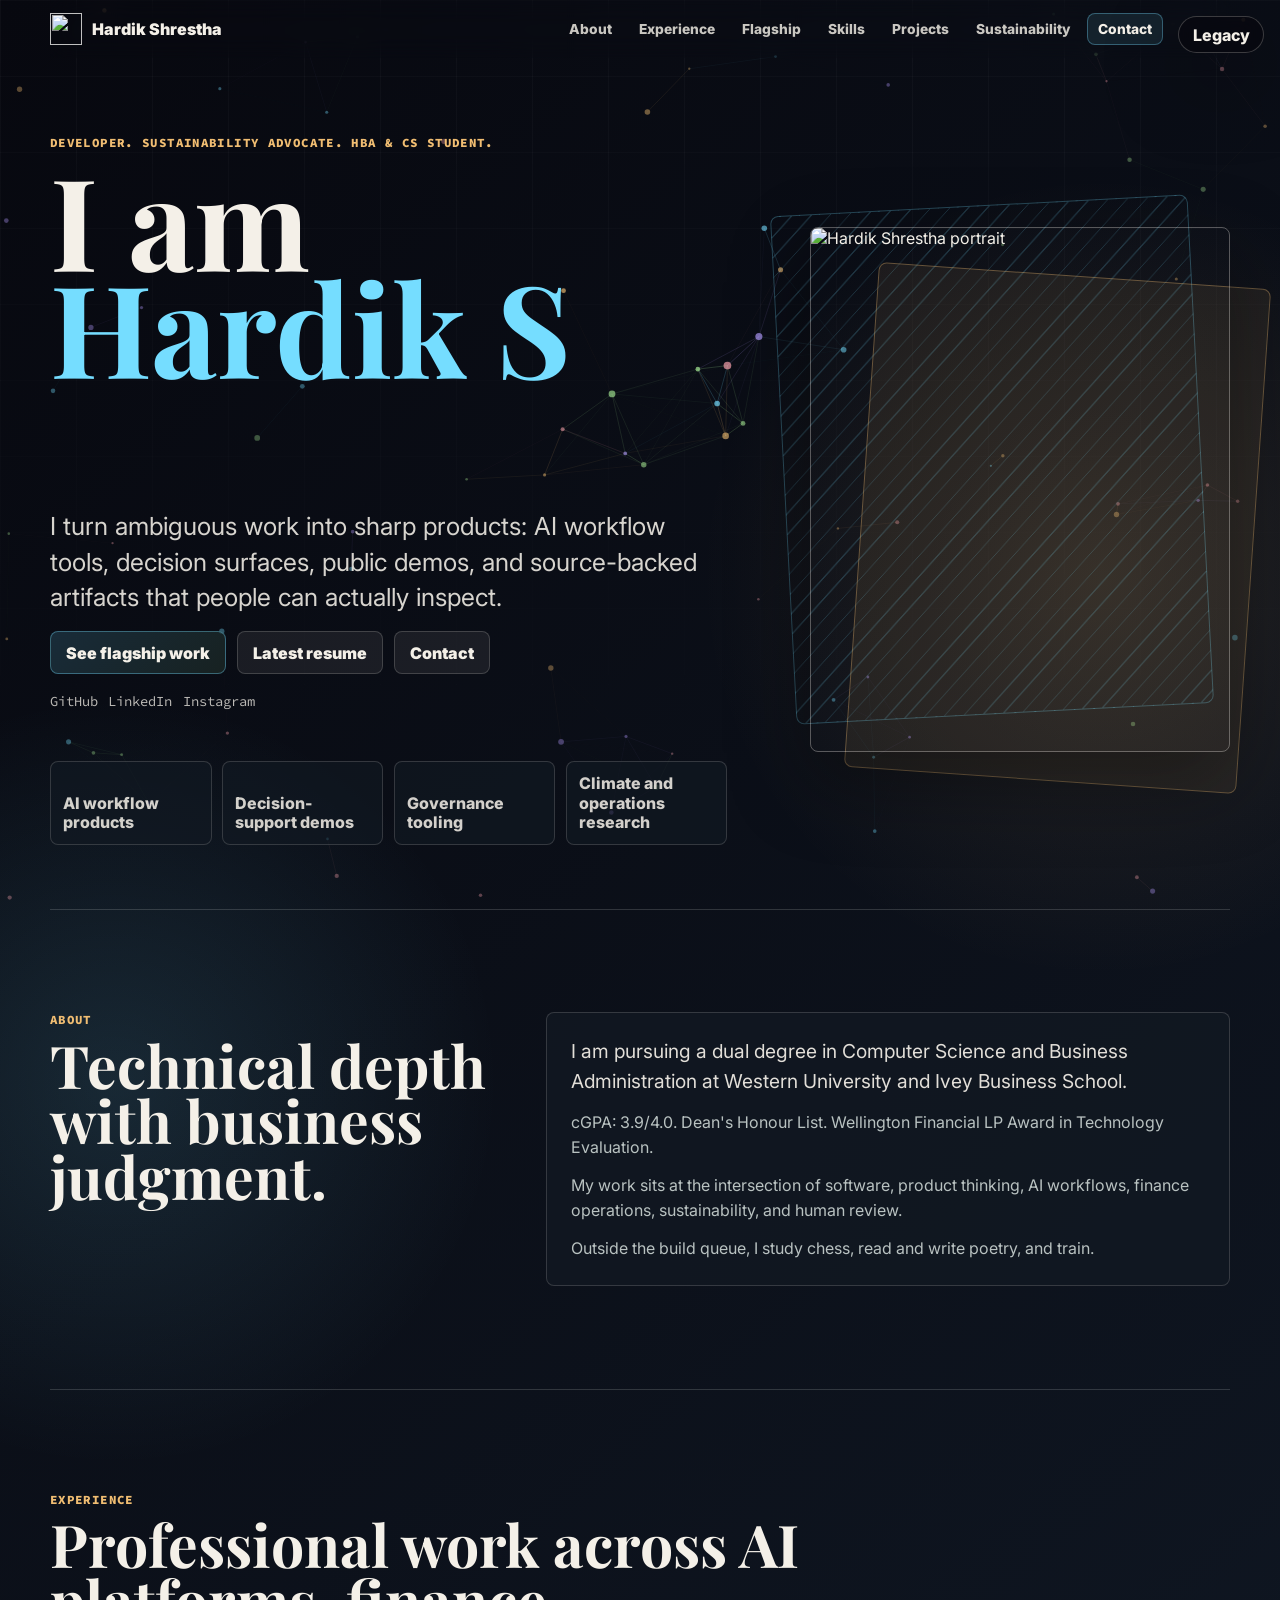
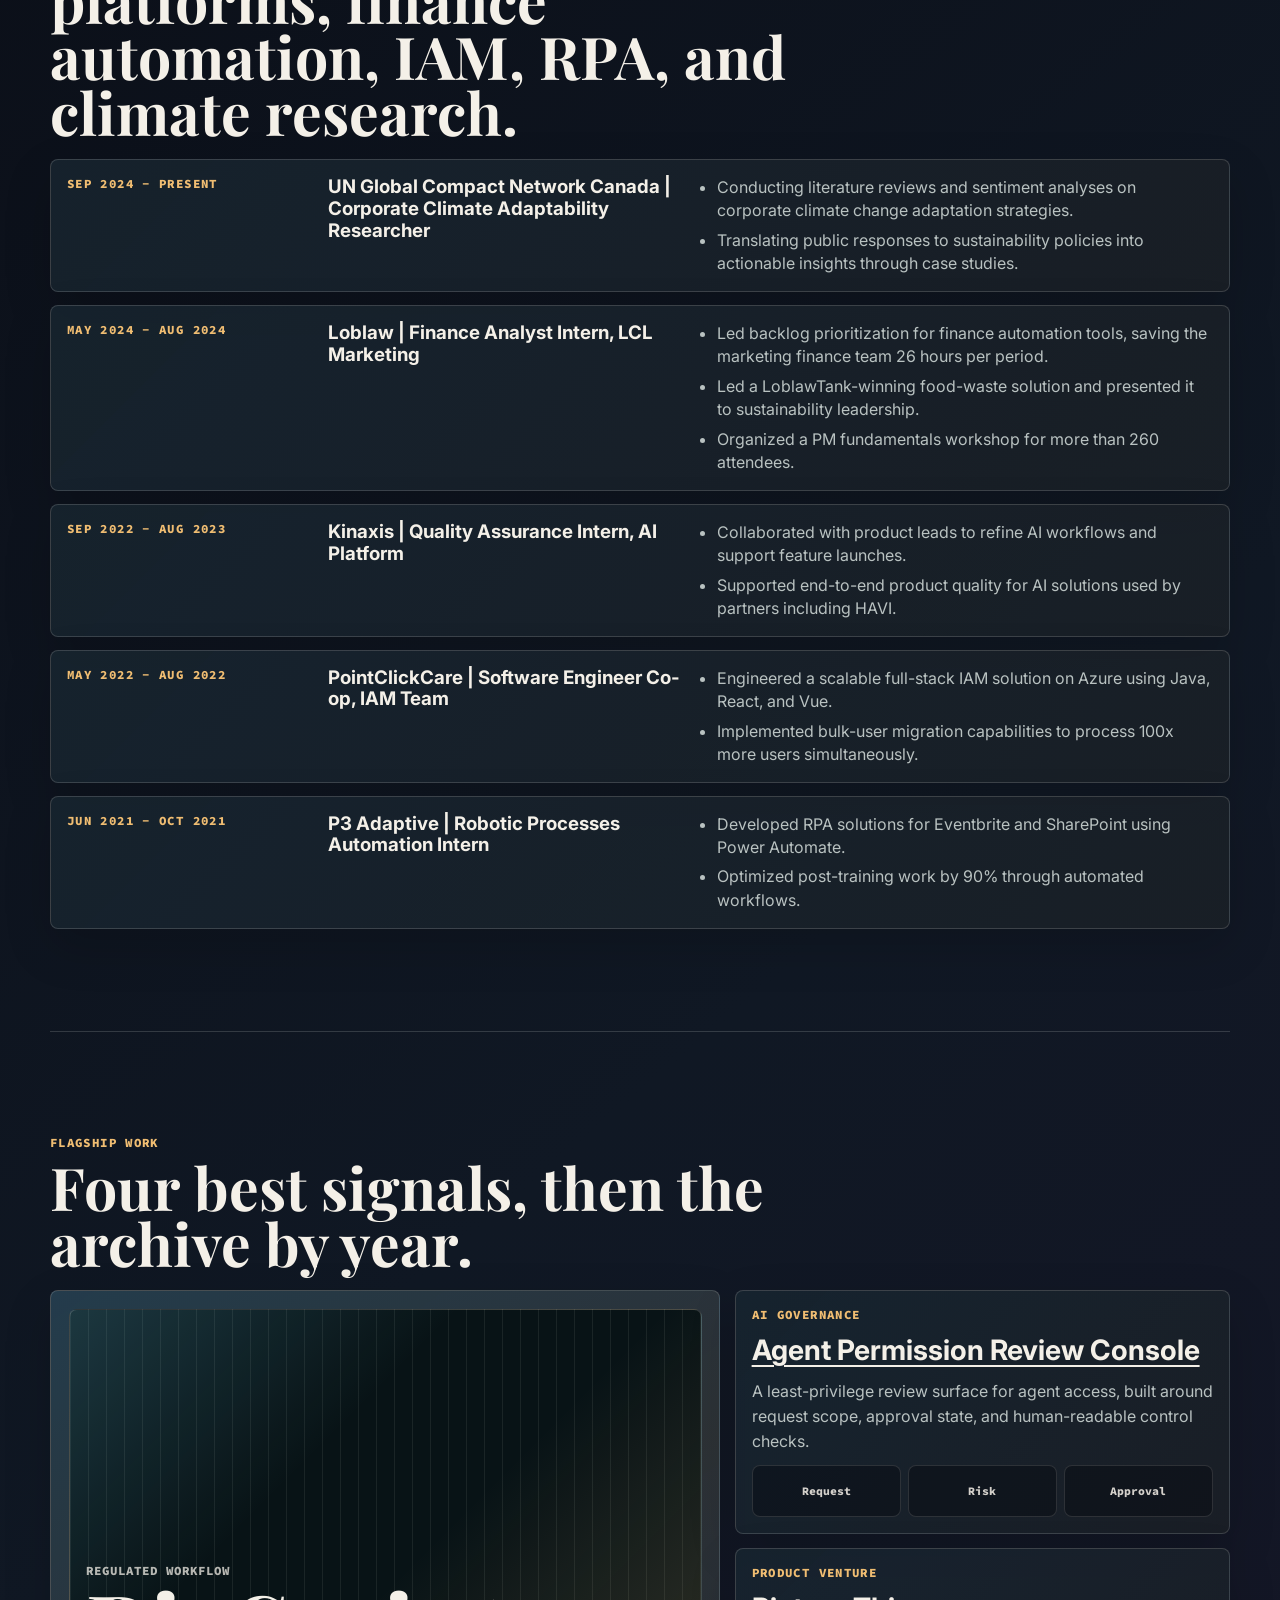
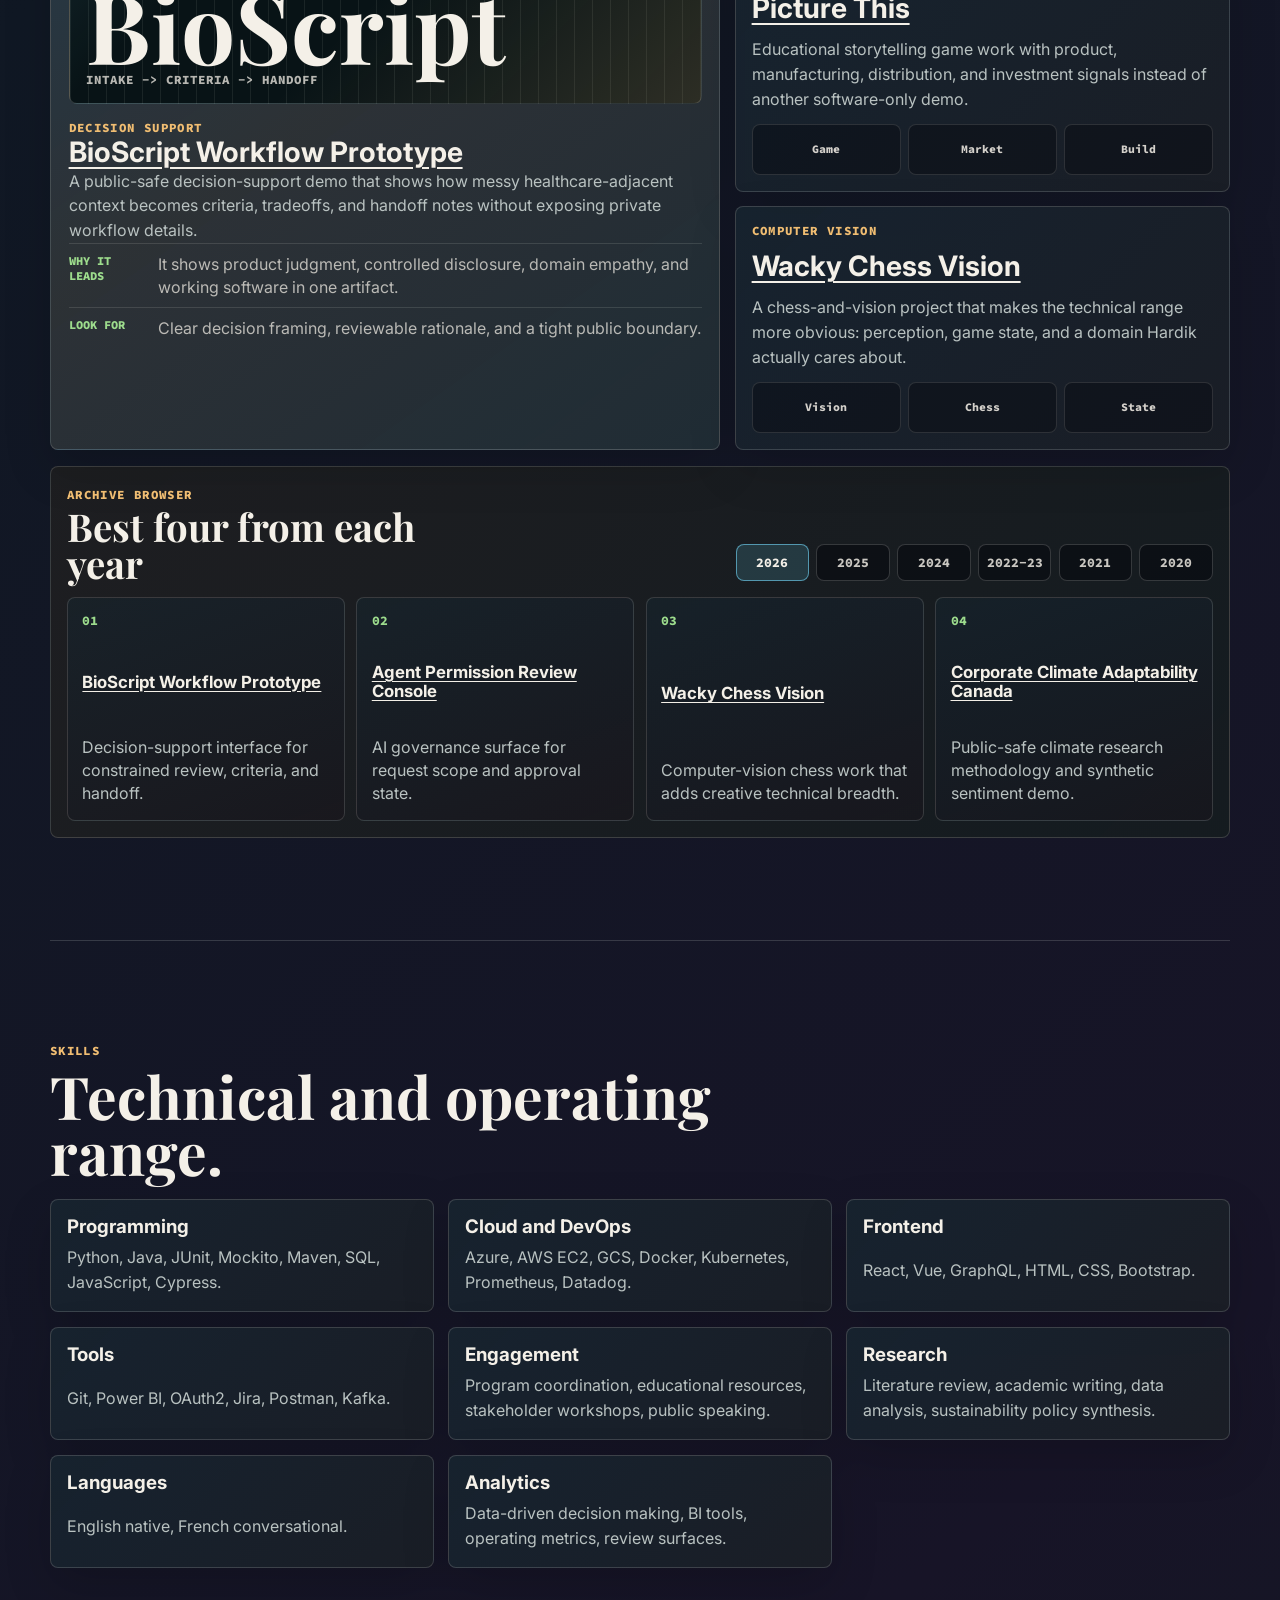
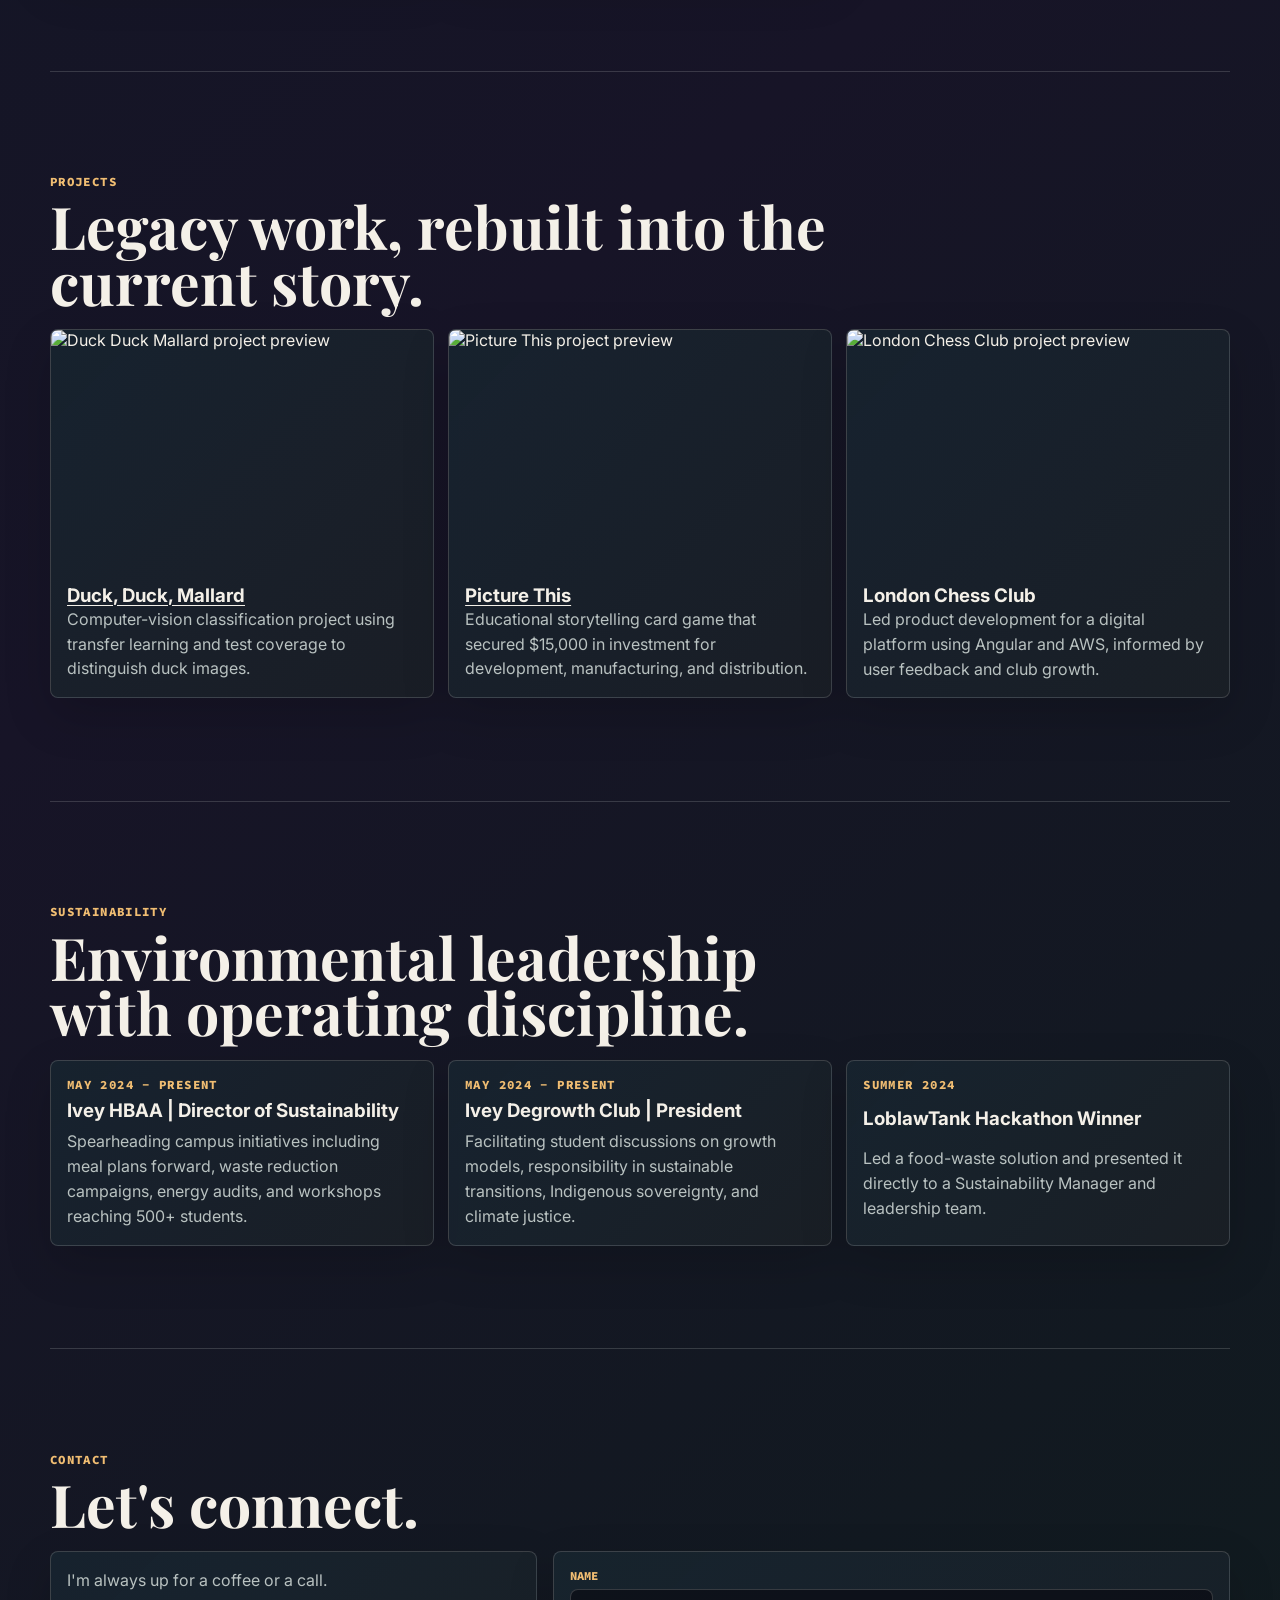
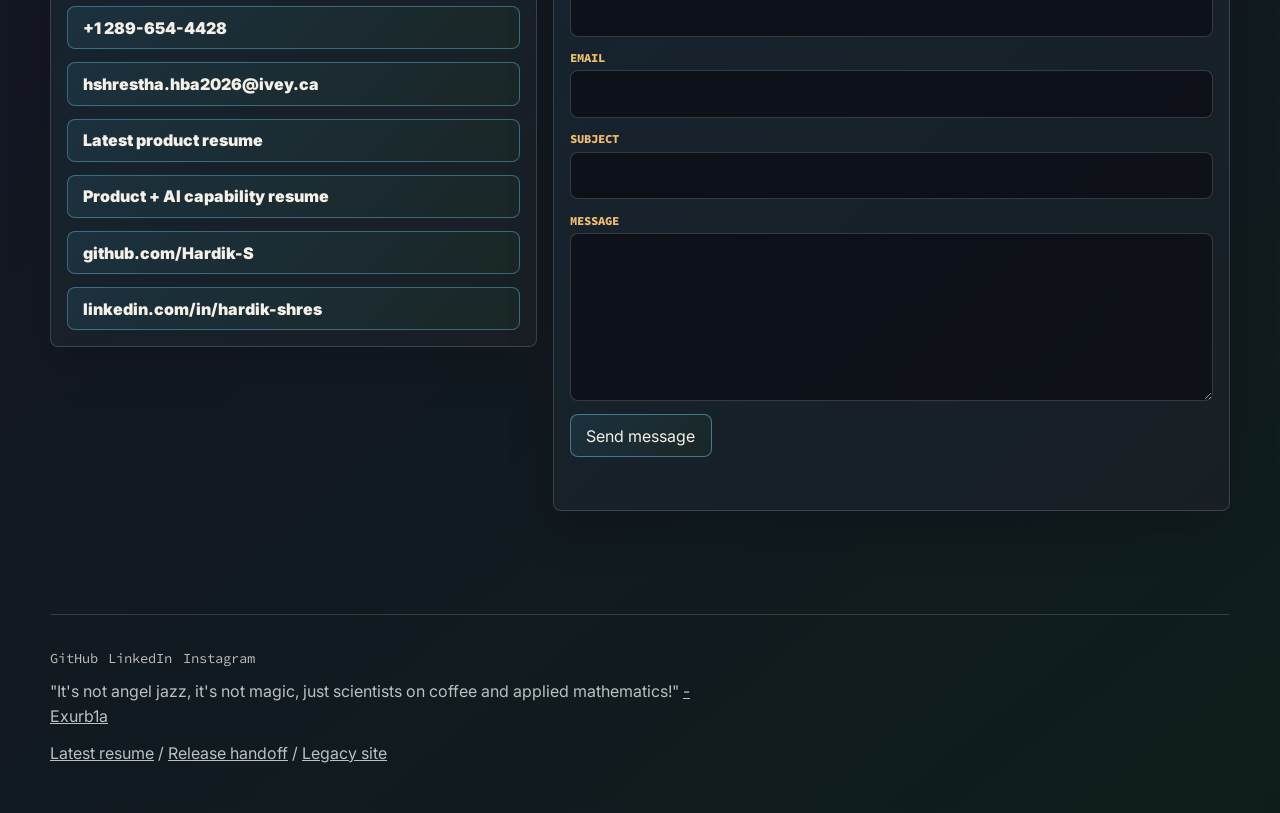
==== commit 4faafd1b: "Rebuild flagship project browser" ====
--- a/index.html
+++ b/index.html
@@ -24,7 +24,7 @@
   <link rel="preconnect" href="https://fonts.googleapis.com">
   <link rel="preconnect" href="https://fonts.gstatic.com" crossorigin>
   <link rel="preload" as="image" href="images/me3.jpg">
-  <link rel="preload" as="image" href="images/work-pmo-decision-brief-builder.png">
+  <link rel="preload" as="image" href="images/project-2.png">
   <link href="https://fonts.googleapis.com/css2?family=Inter:wght@400;600;700;800&family=Playfair+Display:wght@700;900&family=Source+Code+Pro:wght@500;700&display=swap" rel="stylesheet">
   <link rel="stylesheet" href="css/flagship-rework.css">
   <link rel="shortcut icon" href="images/favicon2.png">
@@ -61,7 +61,7 @@
         </p>
         <div class="hero-actions">
           <a href="#flagship">See flagship work</a>
-          <a href="https://drive.google.com/file/d/1rbTC2hLoid0K8culdn1go-qfMCaq1WEd/view?usp=sharing" target="_blank" rel="noopener noreferrer">Resume</a>
+          <a href="files/Hardik_Shrestha_Product_Resume_2026-05.pdf" target="_blank" rel="noopener noreferrer">Latest resume</a>
           <a href="#contact">Contact</a>
         </div>
         <ul class="hero-socials" aria-label="Social links">
@@ -149,44 +149,105 @@
     <section id="flagship" class="flagship-section">
       <div class="section-heading">
         <p>Flagship work</p>
-        <h2>Products that make complex work reviewable.</h2>
-      </div>
-      <div class="flagship-grid">
+        <h2>Four best signals, then the archive by year.</h2>
+      </div>
+      <div class="flagship-grid flagship-grid-rebuilt" aria-label="Current best four projects">
         <article class="flagship-card flagship-lead">
-          <div class="flagship-media">
-            <img src="images/work-pmo-decision-brief-builder.png" alt="PMO Decision Brief Builder public demo screenshot" width="1280" height="720" decoding="async">
+          <div class="flagship-media flagship-media-text" aria-hidden="true">
+            <span>Regulated workflow</span>
+            <strong>BioScript</strong>
+            <em>intake -> criteria -> handoff</em>
           </div>
           <div>
-            <span class="work-type">Product workflow</span>
-            <h3><a href="https://pmo-decision-brief-builder.vercel.app" target="_blank" rel="noopener noreferrer">PMO Decision Brief Builder</a></h3>
-            <p>Turns scattered PMO context into a reviewer-ready brief with priority, rationale, evidence, and next action.</p>
+            <span class="work-type">Decision support</span>
+            <h3><a href="https://bioscript-housing-decision.vercel.app" target="_blank" rel="noopener noreferrer">BioScript Workflow Prototype</a></h3>
+            <p>A public-safe decision-support demo that shows how messy healthcare-adjacent context becomes criteria, tradeoffs, and handoff notes without exposing private workflow details.</p>
             <dl>
-              <div><dt>Built</dt><dd>Public fixture route, decision model, briefing interface.</dd></div>
-              <div><dt>Signal</dt><dd>Product framing, UI execution, judgment under ambiguity.</dd></div>
+              <div><dt>Why it leads</dt><dd>It shows product judgment, controlled disclosure, domain empathy, and working software in one artifact.</dd></div>
+              <div><dt>Look for</dt><dd>Clear decision framing, reviewable rationale, and a tight public boundary.</dd></div>
             </dl>
           </div>
-        </article>
-
-        <article class="flagship-card">
-          <span class="work-type">Decision support</span>
-          <h3><a href="https://bioscript-housing-decision.vercel.app" target="_blank" rel="noopener noreferrer">BioScript Housing Decision</a></h3>
-          <p>Frames a constrained support choice as criteria, tradeoffs, and handoff notes while keeping the public story controlled.</p>
-          <div class="signal-chain"><span>Criteria</span><span>Tradeoff</span><span>Handoff</span></div>
         </article>
 
         <article class="flagship-card">
           <span class="work-type">AI governance</span>
           <h3><a href="https://github.com/Hardik-S/agent-permission-review-console" target="_blank" rel="noopener noreferrer">Agent Permission Review Console</a></h3>
-          <p>Models agent-access review so request scope, approval state, and least-privilege checks become visible.</p>
-          <div class="signal-chain"><span>Request</span><span>Scope</span><span>Approval</span></div>
+          <p>A least-privilege review surface for agent access, built around request scope, approval state, and human-readable control checks.</p>
+          <div class="signal-chain"><span>Request</span><span>Risk</span><span>Approval</span></div>
         </article>
 
         <article class="flagship-card">
-          <span class="work-type">Support operations</span>
-          <h3><a href="https://github.com/Hardik-S/invoice-dispute-packet-builder" target="_blank" rel="noopener noreferrer">Invoice Dispute Packet Builder</a></h3>
-          <p>Packages dispute facts, evidence, and response steps into a source-backed workflow for faster review.</p>
-          <div class="signal-chain"><span>Facts</span><span>Evidence</span><span>Response</span></div>
-        </article>
+          <span class="work-type">Product venture</span>
+          <h3><a href="https://github.com/Hardik-S/picturethisv2" target="_blank" rel="noopener noreferrer">Picture This</a></h3>
+          <p>Educational storytelling game work with product, manufacturing, distribution, and investment signals instead of another software-only demo.</p>
+          <div class="signal-chain"><span>Game</span><span>Market</span><span>Build</span></div>
+        </article>
+
+        <article class="flagship-card">
+          <span class="work-type">Computer vision</span>
+          <h3><a href="https://github.com/Hardik-S/wacky-chess-vision" target="_blank" rel="noopener noreferrer">Wacky Chess Vision</a></h3>
+          <p>A chess-and-vision project that makes the technical range more obvious: perception, game state, and a domain Hardik actually cares about.</p>
+          <div class="signal-chain"><span>Vision</span><span>Chess</span><span>State</span></div>
+        </article>
+      </div>
+
+      <div class="year-browser" data-year-browser>
+        <div class="year-browser-head">
+          <div>
+            <span class="work-type">Archive browser</span>
+            <h3>Best four from each year</h3>
+          </div>
+          <div class="year-tabs" role="tablist" aria-label="Project years">
+            <button type="button" role="tab" aria-selected="true" aria-controls="projects-2026" id="tab-2026" data-year-tab="2026">2026</button>
+            <button type="button" role="tab" aria-selected="false" aria-controls="projects-2025" id="tab-2025" data-year-tab="2025">2025</button>
+            <button type="button" role="tab" aria-selected="false" aria-controls="projects-2024" id="tab-2024" data-year-tab="2024">2024</button>
+            <button type="button" role="tab" aria-selected="false" aria-controls="projects-2022" id="tab-2022" data-year-tab="2022">2022-23</button>
+            <button type="button" role="tab" aria-selected="false" aria-controls="projects-2021" id="tab-2021" data-year-tab="2021">2021</button>
+            <button type="button" role="tab" aria-selected="false" aria-controls="projects-2020" id="tab-2020" data-year-tab="2020">2020</button>
+          </div>
+        </div>
+
+        <div class="year-panel is-active" id="projects-2026" role="tabpanel" aria-labelledby="tab-2026" data-year-panel="2026">
+          <article><span>01</span><h4><a href="https://bioscript-housing-decision.vercel.app" target="_blank" rel="noopener noreferrer">BioScript Workflow Prototype</a></h4><p>Decision-support interface for constrained review, criteria, and handoff.</p></article>
+          <article><span>02</span><h4><a href="https://github.com/Hardik-S/agent-permission-review-console" target="_blank" rel="noopener noreferrer">Agent Permission Review Console</a></h4><p>AI governance surface for request scope and approval state.</p></article>
+          <article><span>03</span><h4><a href="https://github.com/Hardik-S/wacky-chess-vision" target="_blank" rel="noopener noreferrer">Wacky Chess Vision</a></h4><p>Computer-vision chess work that adds creative technical breadth.</p></article>
+          <article><span>04</span><h4><a href="https://github.com/Hardik-S/corporate-climate-adaptability-canada" target="_blank" rel="noopener noreferrer">Corporate Climate Adaptability Canada</a></h4><p>Public-safe climate research methodology and synthetic sentiment demo.</p></article>
+        </div>
+
+        <div class="year-panel" id="projects-2025" role="tabpanel" aria-labelledby="tab-2025" data-year-panel="2025" hidden>
+          <article><span>01</span><h4><a href="https://hardik-s.github.io/EmotionalEchoes/" target="_blank" rel="noopener noreferrer">Emotional Echoes</a></h4><p>Digital product MVP with a public demo surface.</p></article>
+          <article><span>02</span><h4><a href="https://github.com/Hardik-S/geodata" target="_blank" rel="noopener noreferrer">GeoData</a></h4><p>Geospatial demo work with a recorded walkthrough.</p></article>
+          <article><span>03</span><h4><a href="https://hardik-s.github.io/g1" target="_blank" rel="noopener noreferrer">React Micro Apps Collection</a></h4><p>Small interactive web apps bundled as a public collection.</p></article>
+          <article><span>04</span><h4><a href="https://hardik-s.github.io/SustainTrack/" target="_blank" rel="noopener noreferrer">SustainTrack</a></h4><p>Product carbon footprint analyzer and sustainability-facing UI.</p></article>
+        </div>
+
+        <div class="year-panel" id="projects-2024" role="tabpanel" aria-labelledby="tab-2024" data-year-panel="2024" hidden>
+          <article><span>01</span><h4><a href="https://github.com/Hardik-S/picturethisv2" target="_blank" rel="noopener noreferrer">Picture This</a></h4><p>Educational storytelling game with product and go-to-market depth.</p></article>
+          <article><span>02</span><h4>Loblaw Finance Automation</h4><p>Backlog and workflow automation that reduced recurring finance operations work.</p></article>
+          <article><span>03</span><h4>LoblawTank Food Waste Solution</h4><p>Hackathon-winning sustainability concept presented to leadership.</p></article>
+          <article><span>04</span><h4>UN Global Compact Climate Research</h4><p>Corporate climate adaptation research, literature review, and sentiment analysis.</p></article>
+        </div>
+
+        <div class="year-panel" id="projects-2022" role="tabpanel" aria-labelledby="tab-2022" data-year-panel="2022" hidden>
+          <article><span>01</span><h4>Kinaxis AI Platform QA</h4><p>AI platform quality work across product workflows and partner-facing releases.</p></article>
+          <article><span>02</span><h4>PointClickCare IAM</h4><p>Full-stack identity tooling on Azure with bulk-user migration capability.</p></article>
+          <article><span>03</span><h4><a href="https://github.com/Hardik-S/CryptoTradingPlatform" target="_blank" rel="noopener noreferrer">Crypto Trading Platform</a></h4><p>Team-built trading platform project with database and application layers.</p></article>
+          <article><span>04</span><h4><a href="https://github.com/Hardik-S/Todoeth" target="_blank" rel="noopener noreferrer">Ethereum To Do List</a></h4><p>Early blockchain application experiment.</p></article>
+        </div>
+
+        <div class="year-panel" id="projects-2021" role="tabpanel" aria-labelledby="tab-2021" data-year-panel="2021" hidden>
+          <article><span>01</span><h4>P3 Adaptive RPA</h4><p>Power Automate workflows for Eventbrite, SharePoint, and training operations.</p></article>
+          <article><span>02</span><h4><a href="https://github.com/Hardik-S/remory" target="_blank" rel="noopener noreferrer">Remory</a></h4><p>Memento-focused app concept from the earlier product-building arc.</p></article>
+          <article><span>03</span><h4><a href="https://github.com/Hardik-S/SaltyChessCoaching" target="_blank" rel="noopener noreferrer">Salty Chess Coaching</a></h4><p>Coaching website work that connects software with chess instruction.</p></article>
+          <article><span>04</span><h4><a href="https://github.com/Hardik-S/TreeOfShapes" target="_blank" rel="noopener noreferrer">Tree Of Shapes</a></h4><p>Data-structures coursework preserved as public source.</p></article>
+        </div>
+
+        <div class="year-panel" id="projects-2020" role="tabpanel" aria-labelledby="tab-2020" data-year-panel="2020" hidden>
+          <article><span>01</span><h4><a href="https://github.com/Hardik-S/DuckDuckGo" target="_blank" rel="noopener noreferrer">Duck, Duck, Mallard</a></h4><p>Transfer-learning image classifier from the legacy project set.</p></article>
+          <article><span>02</span><h4><a href="https://github.com/Hardik-S/the-starburst-project" target="_blank" rel="noopener noreferrer">The Starburst Project</a></h4><p>Computer-vision air-painting concept for virtual teaching.</p></article>
+          <article><span>03</span><h4><a href="https://github.com/Hardik-S/WesternPortal" target="_blank" rel="noopener noreferrer">Western Portal</a></h4><p>Chrome extension for launching Western student services quickly.</p></article>
+          <article><span>04</span><h4><a href="https://github.com/Hardik-S/blindchess" target="_blank" rel="noopener noreferrer">Blind Chess</a></h4><p>Chess project from the early public-source archive.</p></article>
+        </div>
       </div>
     </section>
 
@@ -265,6 +326,8 @@
           <p>I'm always up for a coffee or a call.</p>
           <a href="tel:+12896544428">+1 289-654-4428</a>
           <a href="mailto:hshrestha.hba2026@ivey.ca">hshrestha.hba2026@ivey.ca</a>
+          <a href="files/Hardik_Shrestha_Product_Resume_2026-05.pdf" target="_blank" rel="noopener noreferrer">Latest product resume</a>
+          <a href="files/Hardik_Shrestha_Product_AI_Resume.pdf" target="_blank" rel="noopener noreferrer">Product + AI capability resume</a>
           <a href="https://github.com/Hardik-S" target="_blank" rel="noopener noreferrer">github.com/Hardik-S</a>
           <a href="https://www.linkedin.com/in/hardik-shres/" target="_blank" rel="noopener noreferrer">linkedin.com/in/hardik-shres</a>
         </aside>
@@ -308,7 +371,7 @@
       <li><a href="https://www.instagram.com/hardikithink/" target="_blank" rel="noopener noreferrer">Instagram</a></li>
     </ul>
     <p>"It's not angel jazz, it's not magic, just scientists on coffee and applied mathematics!" <a href="https://www.youtube.com/channel/UCimiUgDLbi6P17BdaCZpVbg" target="_blank" rel="noopener noreferrer">- Exurb1a</a></p>
-    <p><a href="/handoff/">Release handoff</a> <span aria-hidden="true">/</span> <a href="/legacy/">Legacy site</a></p>
+    <p><a href="files/Hardik_Shrestha_Product_Resume_2026-05.pdf" target="_blank" rel="noopener noreferrer">Latest resume</a> <span aria-hidden="true">/</span> <a href="/handoff/">Release handoff</a> <span aria-hidden="true">/</span> <a href="/legacy/">Legacy site</a></p>
   </footer>
 
   <script src="js/flagship-rework.js" defer></script>
--- a/css/flagship-rework.css
+++ b/css/flagship-rework.css
@@ -453,6 +453,10 @@
   gap: 0.9rem;
 }
 
+.flagship-grid-rebuilt {
+  margin-bottom: 1rem;
+}
+
 .flagship-card {
   display: grid;
   gap: 0.75rem;
@@ -487,12 +491,44 @@
   object-position: 0 0;
 }
 
+.flagship-media-text {
+  min-height: 19rem;
+  display: grid;
+  align-content: end;
+  gap: 0.35rem;
+  padding: 1rem;
+  background:
+    linear-gradient(135deg, rgba(117, 221, 255, 0.18), transparent 38%),
+    linear-gradient(315deg, rgba(240, 189, 114, 0.16), transparent 42%),
+    repeating-linear-gradient(90deg, rgba(244, 240, 232, 0.08) 0 1px, transparent 1px 18px),
+    #081316;
+}
+
+.flagship-media-text span,
+.flagship-media-text em {
+  color: rgba(244, 240, 232, 0.74);
+  font-family: "Source Code Pro", Consolas, monospace;
+  font-size: 0.78rem;
+  font-style: normal;
+  font-weight: 800;
+  letter-spacing: 0.08em;
+  text-transform: uppercase;
+}
+
+.flagship-media-text strong {
+  color: var(--text);
+  font-family: "Playfair Display", Georgia, serif;
+  font-size: clamp(3rem, 8vw, 6rem);
+  line-height: 0.86;
+}
+
 .flagship-card h3 {
   font-size: clamp(1.35rem, 2.2vw, 2.1rem);
 }
 
 .flagship-card h3 a,
-.project-grid h3 a {
+.project-grid h3 a,
+.year-panel h4 a {
   text-decoration-thickness: 0.08em;
   text-underline-offset: 0.16em;
 }
@@ -542,6 +578,104 @@
   font-size: 0.72rem;
   font-weight: 800;
   text-align: center;
+}
+
+.year-browser {
+  display: grid;
+  gap: 0.9rem;
+  padding: 1rem;
+  border: 1px solid rgba(244, 240, 232, 0.16);
+  border-radius: var(--radius);
+  background:
+    linear-gradient(135deg, rgba(240, 189, 114, 0.08), rgba(157, 220, 141, 0.055)),
+    rgba(12, 17, 24, 0.82);
+}
+
+.year-browser-head {
+  display: grid;
+  grid-template-columns: minmax(0, 0.55fr) minmax(0, 1fr);
+  gap: 1rem;
+  align-items: end;
+}
+
+.year-browser-head h3 {
+  margin-top: 0.35rem;
+  font-family: "Playfair Display", Georgia, serif;
+  font-size: clamp(1.7rem, 3vw, 3.1rem);
+  line-height: 0.96;
+}
+
+.year-tabs {
+  display: flex;
+  gap: 0.45rem;
+  justify-content: flex-end;
+  overflow-x: auto;
+  padding-bottom: 0.1rem;
+}
+
+.year-tabs button {
+  flex: 0 0 auto;
+  min-width: 4.6rem;
+  min-height: 2.3rem;
+  border: 1px solid rgba(244, 240, 232, 0.18);
+  border-radius: var(--radius);
+  color: rgba(244, 240, 232, 0.82);
+  background: rgba(7, 8, 15, 0.56);
+  cursor: pointer;
+  font: 800 0.82rem "Source Code Pro", Consolas, monospace;
+}
+
+.year-tabs button:hover,
+.year-tabs button:focus-visible,
+.year-tabs button[aria-selected="true"] {
+  border-color: rgba(117, 221, 255, 0.58);
+  color: var(--text);
+  background: rgba(117, 221, 255, 0.15);
+}
+
+.year-panel {
+  grid-template-columns: repeat(4, minmax(15rem, 1fr));
+  gap: 0.72rem;
+}
+
+.year-panel.is-active {
+  display: grid;
+}
+
+.year-panel[hidden] {
+  display: none;
+}
+
+.year-panel article {
+  min-height: 14rem;
+  display: grid;
+  align-content: space-between;
+  gap: 0.65rem;
+  padding: 0.9rem;
+  border: 1px solid rgba(244, 240, 232, 0.15);
+  border-radius: var(--radius);
+  background:
+    linear-gradient(160deg, rgba(117, 221, 255, 0.075), rgba(241, 157, 168, 0.045)),
+    rgba(7, 8, 15, 0.5);
+}
+
+.year-panel article > span {
+  color: var(--green);
+  font-family: "Source Code Pro", Consolas, monospace;
+  font-size: 0.82rem;
+  font-weight: 800;
+}
+
+.year-panel h4 {
+  margin: 0;
+  color: var(--text);
+  font-size: 1.05rem;
+  line-height: 1.16;
+}
+
+.year-panel p {
+  color: var(--muted);
+  line-height: 1.45;
 }
 
 .skill-grid,
@@ -694,7 +828,8 @@
   .hero-section,
   .panel-grid,
   .contact-layout,
-  .flagship-grid {
+  .flagship-grid,
+  .year-browser-head {
     grid-template-columns: 1fr;
   }
 
@@ -725,6 +860,14 @@
   .flagship-lead {
     grid-row: auto;
   }
+
+  .year-tabs {
+    justify-content: flex-start;
+  }
+
+  .year-panel {
+    grid-template-columns: repeat(2, minmax(0, 1fr));
+  }
 }
 
 @media (max-width: 560px) {
@@ -765,7 +908,8 @@
   .skill-grid,
   .project-grid,
   .initiative-grid,
-  .signal-chain {
+  .signal-chain,
+  .year-panel {
     grid-template-columns: 1fr;
   }
 
@@ -775,6 +919,10 @@
 
   .flagship-card dl div {
     grid-template-columns: 1fr;
+  }
+
+  .flagship-media-text {
+    min-height: 14rem;
   }
 }
 
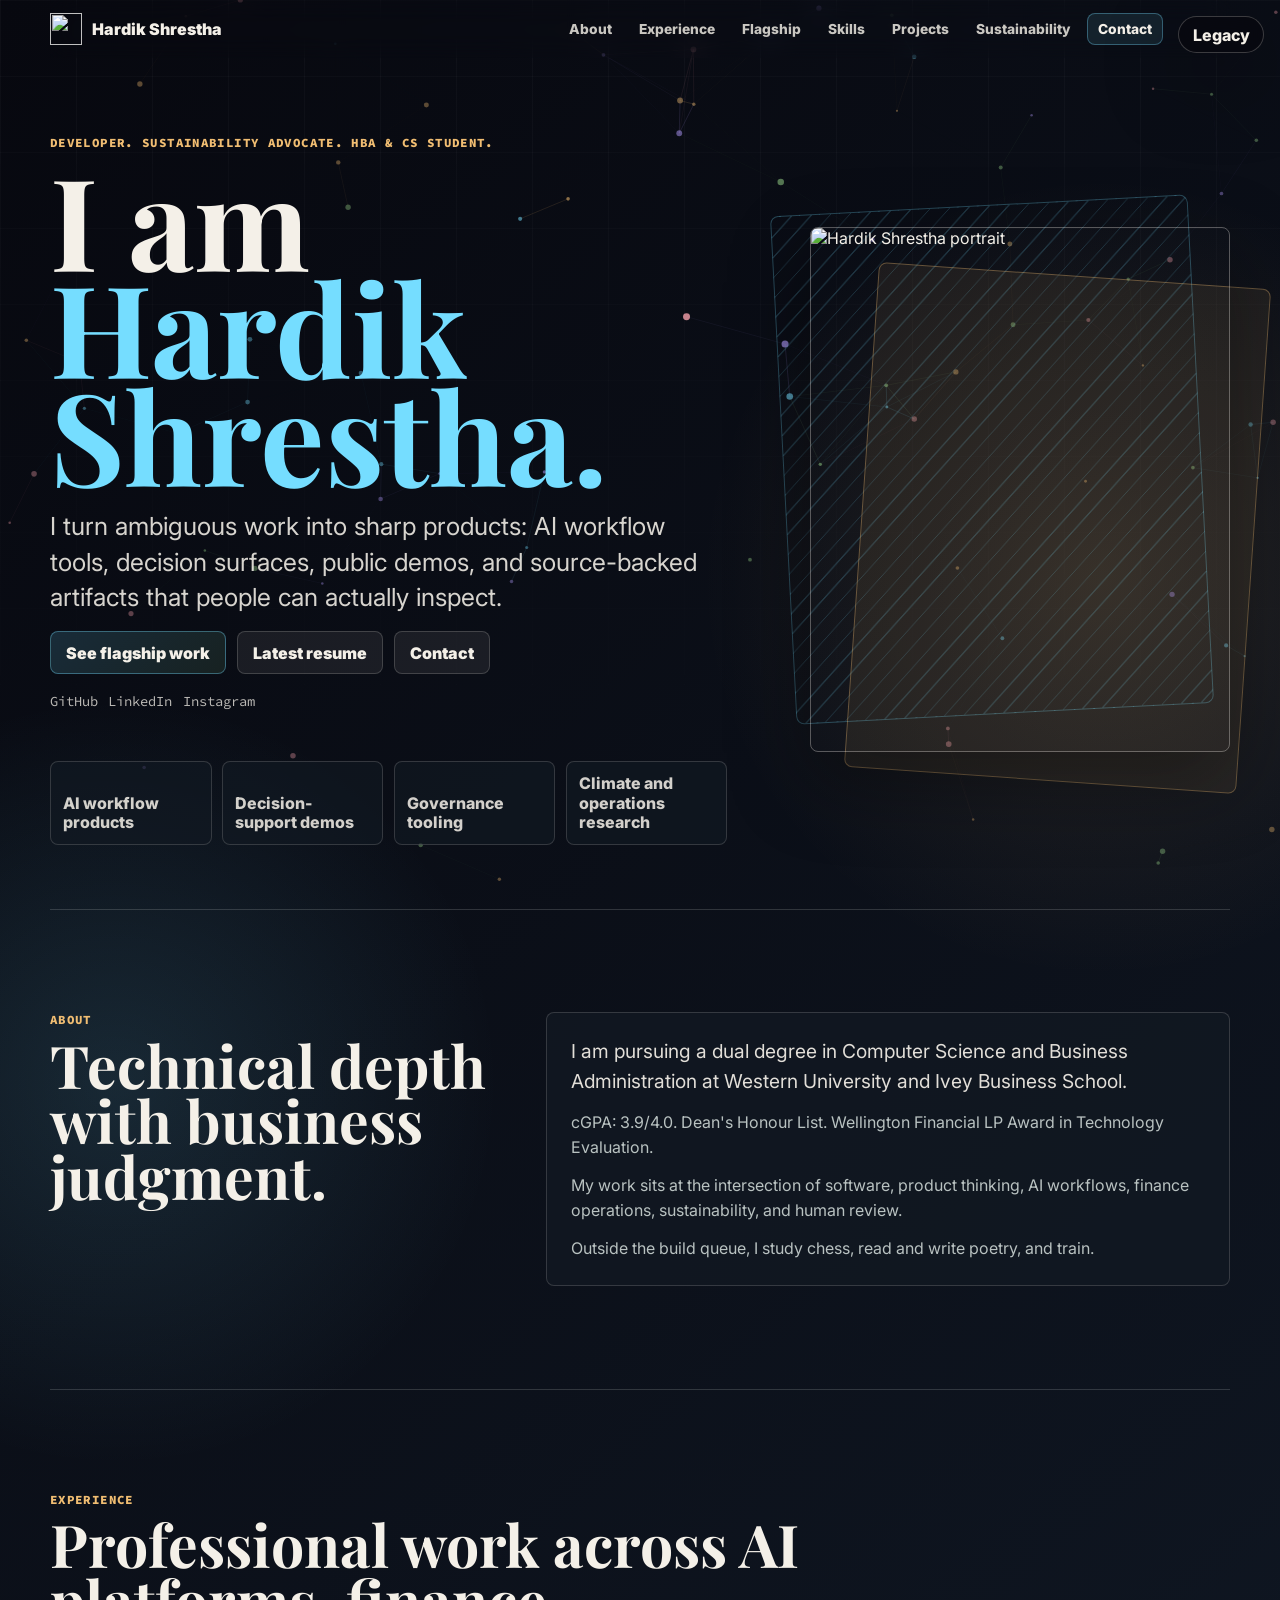
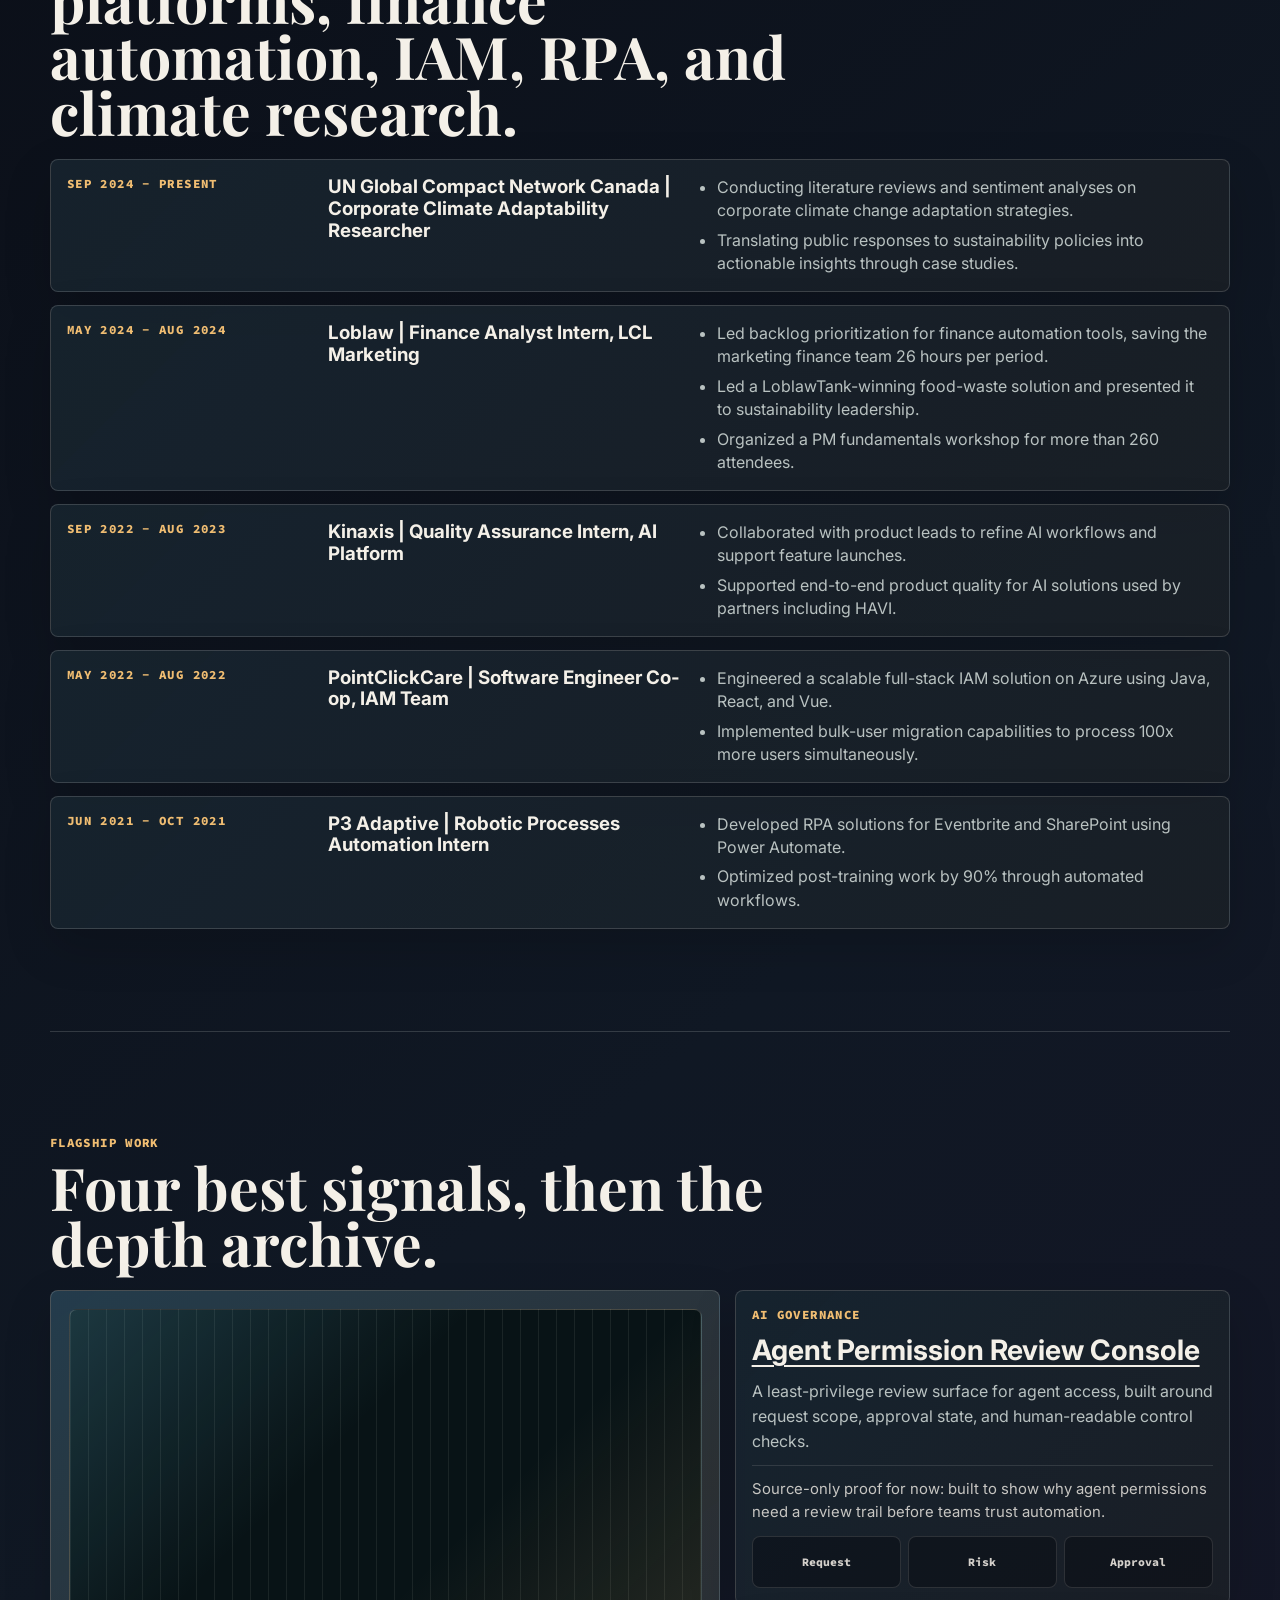
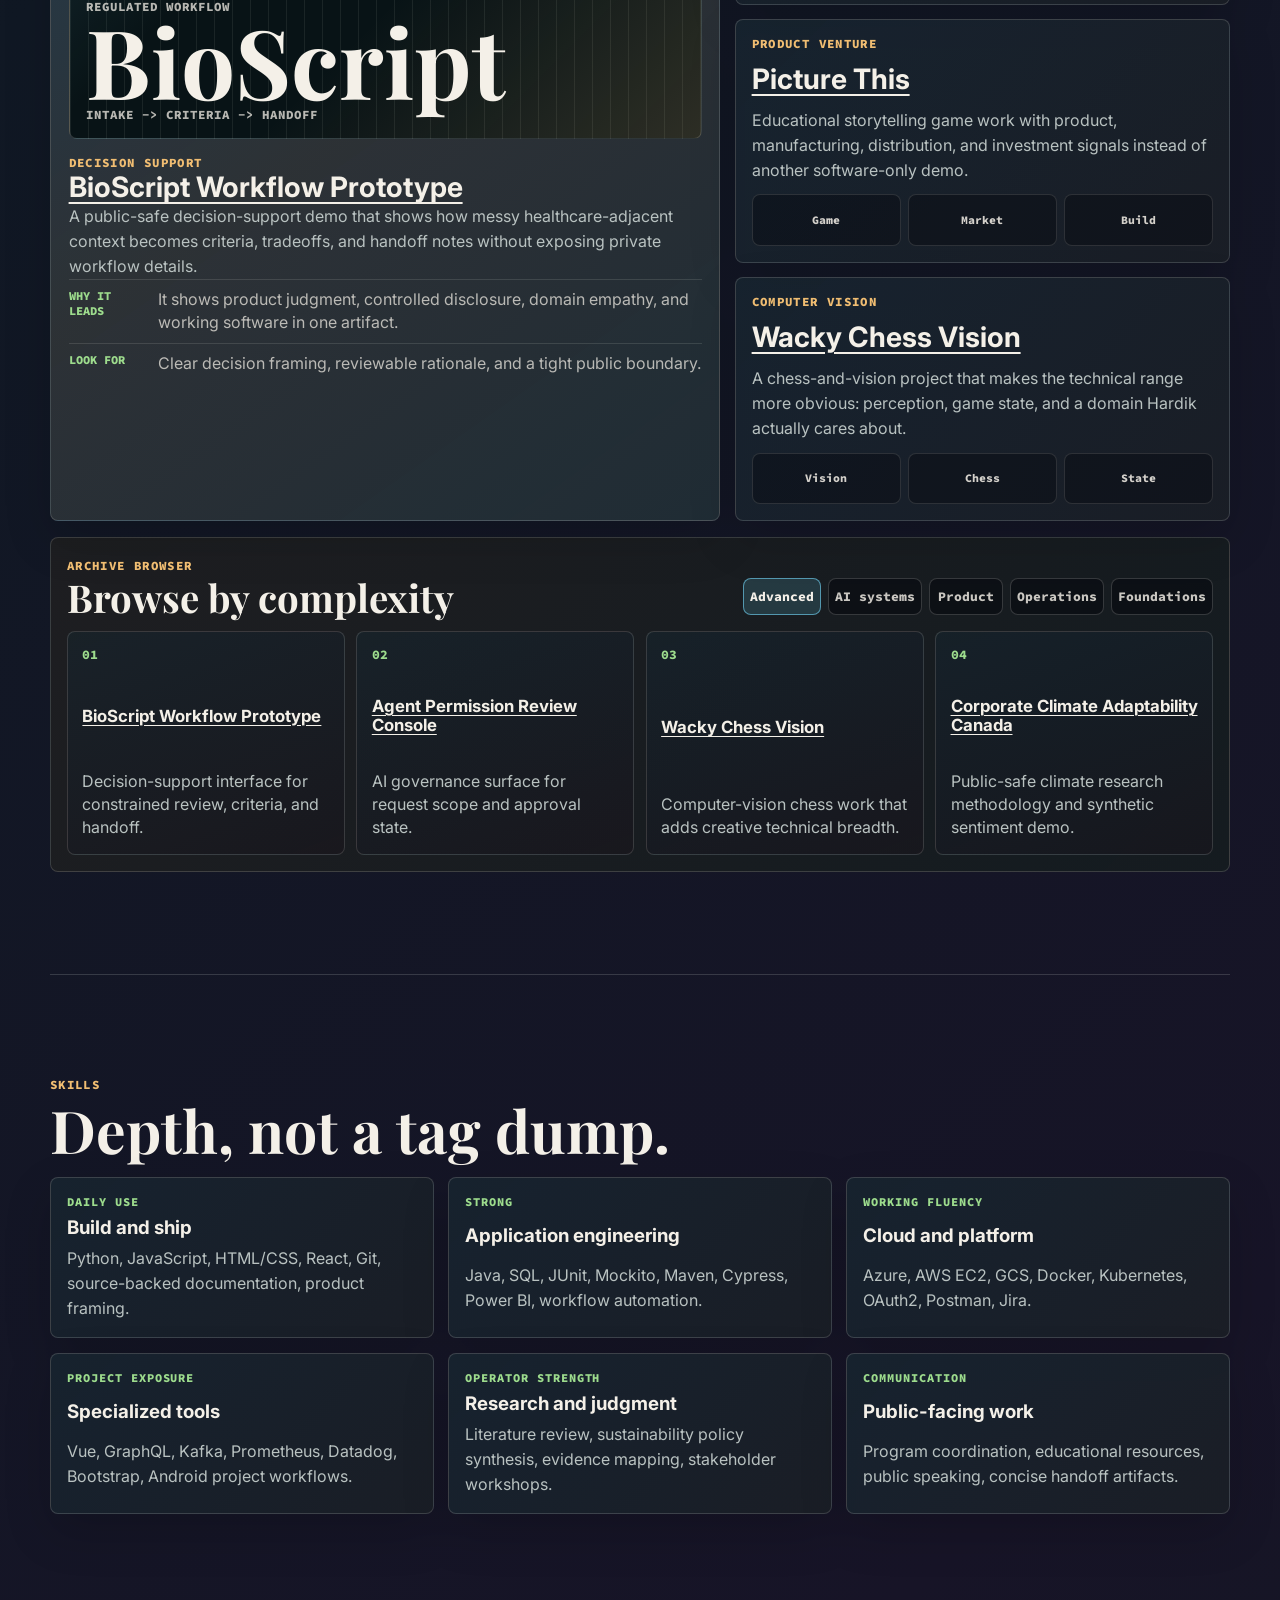
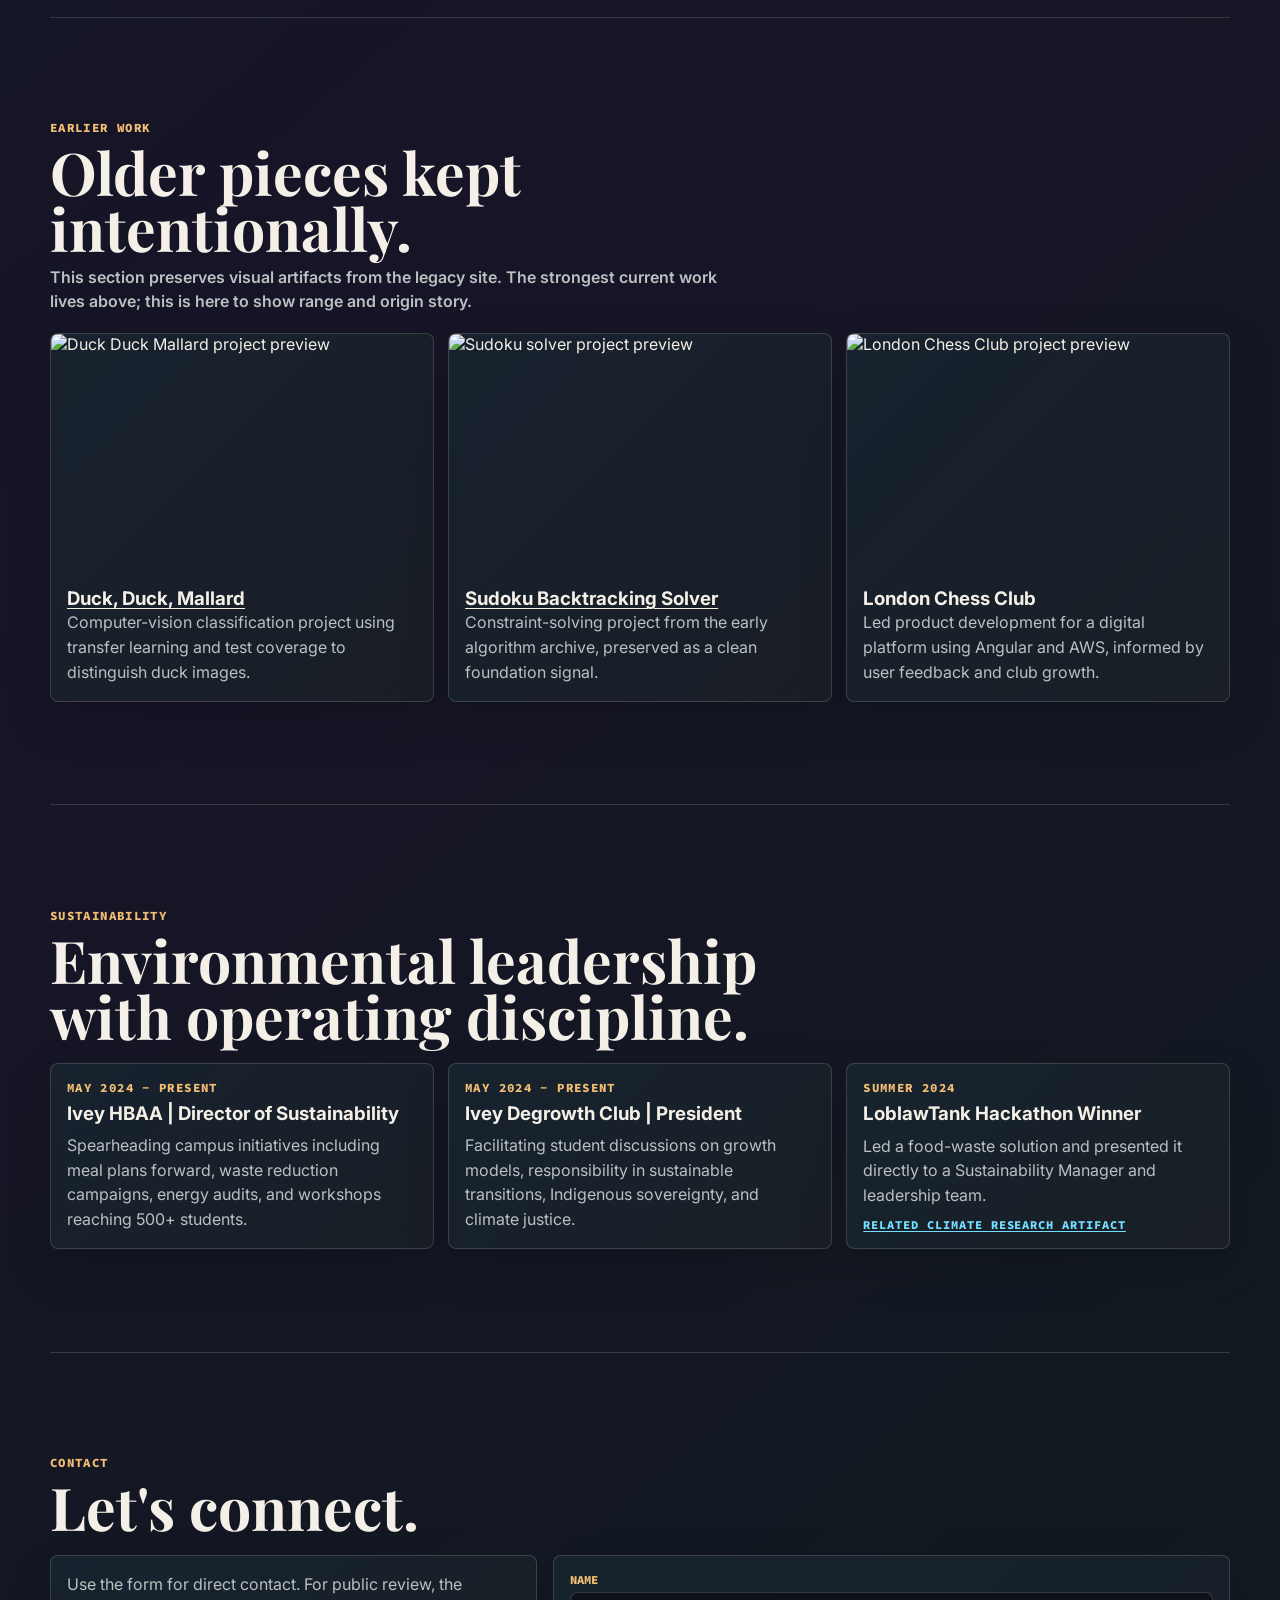
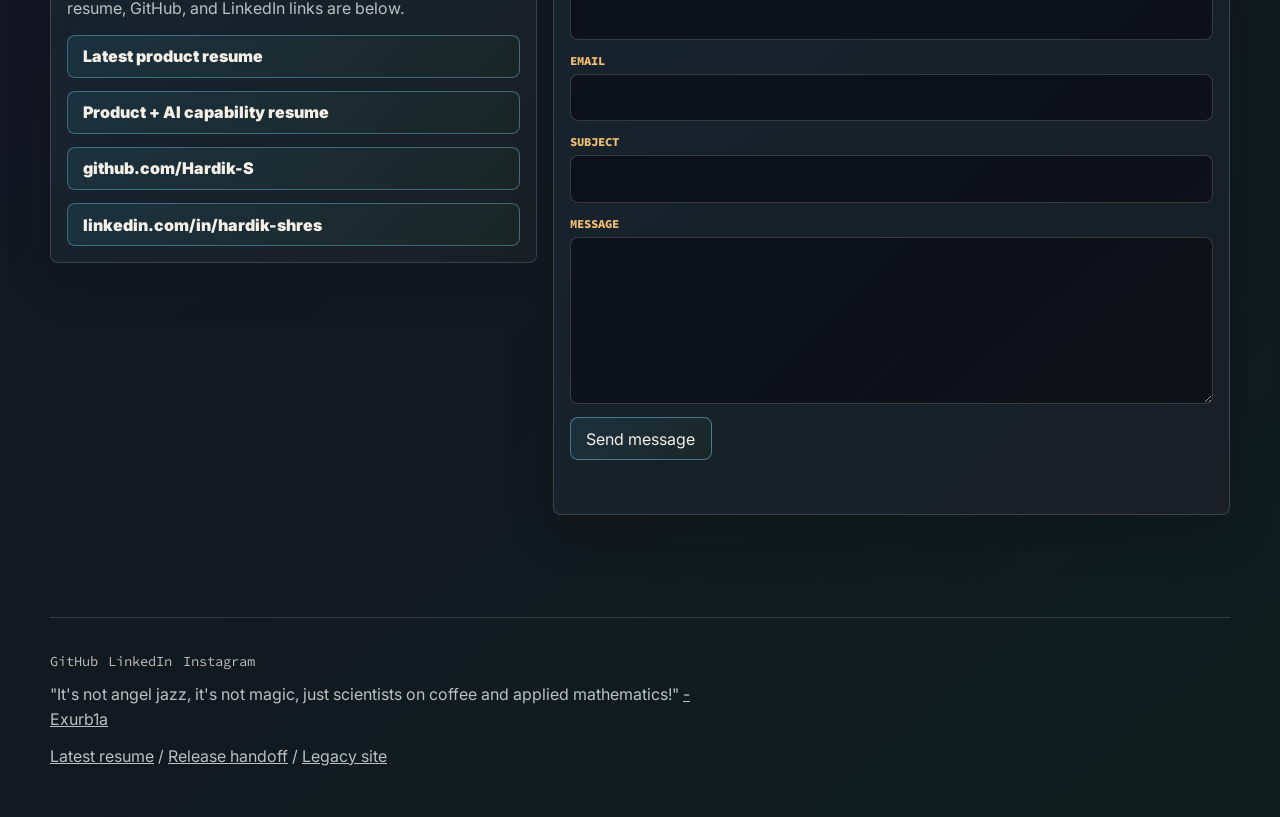
==== commit 6e21ecae: "Apply portfolio feedback cleanup" ====
--- a/index.html
+++ b/index.html
@@ -149,7 +149,7 @@
     <section id="flagship" class="flagship-section">
       <div class="section-heading">
         <p>Flagship work</p>
-        <h2>Four best signals, then the archive by year.</h2>
+        <h2>Four best signals, then the depth archive.</h2>
       </div>
       <div class="flagship-grid flagship-grid-rebuilt" aria-label="Current best four projects">
         <article class="flagship-card flagship-lead">
@@ -173,6 +173,7 @@
           <span class="work-type">AI governance</span>
           <h3><a href="https://github.com/Hardik-S/agent-permission-review-console" target="_blank" rel="noopener noreferrer">Agent Permission Review Console</a></h3>
           <p>A least-privilege review surface for agent access, built around request scope, approval state, and human-readable control checks.</p>
+          <p class="artifact-note">Source-only proof for now: built to show why agent permissions need a review trail before teams trust automation.</p>
           <div class="signal-chain"><span>Request</span><span>Risk</span><span>Approval</span></div>
         </article>
 
@@ -195,58 +196,50 @@
         <div class="year-browser-head">
           <div>
             <span class="work-type">Archive browser</span>
-            <h3>Best four from each year</h3>
+            <h3>Browse by complexity</h3>
           </div>
-          <div class="year-tabs" role="tablist" aria-label="Project years">
-            <button type="button" role="tab" aria-selected="true" aria-controls="projects-2026" id="tab-2026" data-year-tab="2026">2026</button>
-            <button type="button" role="tab" aria-selected="false" aria-controls="projects-2025" id="tab-2025" data-year-tab="2025">2025</button>
-            <button type="button" role="tab" aria-selected="false" aria-controls="projects-2024" id="tab-2024" data-year-tab="2024">2024</button>
-            <button type="button" role="tab" aria-selected="false" aria-controls="projects-2022" id="tab-2022" data-year-tab="2022">2022-23</button>
-            <button type="button" role="tab" aria-selected="false" aria-controls="projects-2021" id="tab-2021" data-year-tab="2021">2021</button>
-            <button type="button" role="tab" aria-selected="false" aria-controls="projects-2020" id="tab-2020" data-year-tab="2020">2020</button>
+          <div class="year-tabs" role="tablist" aria-label="Project complexity levels">
+            <button type="button" role="tab" aria-selected="true" aria-controls="projects-advanced" id="tab-advanced" data-year-tab="advanced">Advanced</button>
+            <button type="button" role="tab" aria-selected="false" aria-controls="projects-systems" id="tab-systems" data-year-tab="systems">AI systems</button>
+            <button type="button" role="tab" aria-selected="false" aria-controls="projects-product" id="tab-product" data-year-tab="product">Product</button>
+            <button type="button" role="tab" aria-selected="false" aria-controls="projects-ops" id="tab-ops" data-year-tab="ops">Operations</button>
+            <button type="button" role="tab" aria-selected="false" aria-controls="projects-foundations" id="tab-foundations" data-year-tab="foundations">Foundations</button>
           </div>
         </div>
 
-        <div class="year-panel is-active" id="projects-2026" role="tabpanel" aria-labelledby="tab-2026" data-year-panel="2026">
+        <div class="year-panel is-active" id="projects-advanced" role="tabpanel" aria-labelledby="tab-advanced" data-year-panel="advanced">
           <article><span>01</span><h4><a href="https://bioscript-housing-decision.vercel.app" target="_blank" rel="noopener noreferrer">BioScript Workflow Prototype</a></h4><p>Decision-support interface for constrained review, criteria, and handoff.</p></article>
           <article><span>02</span><h4><a href="https://github.com/Hardik-S/agent-permission-review-console" target="_blank" rel="noopener noreferrer">Agent Permission Review Console</a></h4><p>AI governance surface for request scope and approval state.</p></article>
           <article><span>03</span><h4><a href="https://github.com/Hardik-S/wacky-chess-vision" target="_blank" rel="noopener noreferrer">Wacky Chess Vision</a></h4><p>Computer-vision chess work that adds creative technical breadth.</p></article>
           <article><span>04</span><h4><a href="https://github.com/Hardik-S/corporate-climate-adaptability-canada" target="_blank" rel="noopener noreferrer">Corporate Climate Adaptability Canada</a></h4><p>Public-safe climate research methodology and synthetic sentiment demo.</p></article>
         </div>
 
-        <div class="year-panel" id="projects-2025" role="tabpanel" aria-labelledby="tab-2025" data-year-panel="2025" hidden>
-          <article><span>01</span><h4><a href="https://hardik-s.github.io/EmotionalEchoes/" target="_blank" rel="noopener noreferrer">Emotional Echoes</a></h4><p>Digital product MVP with a public demo surface.</p></article>
-          <article><span>02</span><h4><a href="https://github.com/Hardik-S/geodata" target="_blank" rel="noopener noreferrer">GeoData</a></h4><p>Geospatial demo work with a recorded walkthrough.</p></article>
+        <div class="year-panel" id="projects-systems" role="tabpanel" aria-labelledby="tab-systems" data-year-panel="systems" hidden>
+          <article><span>01</span><h4><a href="https://github.com/Hardik-S/continuous-control-policy-benchmark" target="_blank" rel="noopener noreferrer">Continuous-Control Policy Benchmark</a></h4><p>Reproducible reinforcement-learning benchmark work with deterministic proof paths.</p></article>
+          <article><span>02</span><h4><a href="https://github.com/Hardik-S/intraday-execution-research-lab" target="_blank" rel="noopener noreferrer">Intraday Execution Research Lab</a></h4><p>Synthetic TWAP/VWAP research package with caveats and tests.</p></article>
+          <article><span>03</span><h4><a href="https://github.com/Hardik-S/gas-price-tracker" target="_blank" rel="noopener noreferrer">Gas Price Tracker</a></h4><p>Android-facing data product proof for recurring price checks and public verification.</p></article>
+          <article><span>04</span><h4><a href="https://github.com/Hardik-S/demo-data-redaction-studio" target="_blank" rel="noopener noreferrer">Demo Data Redaction Studio</a></h4><p>Privacy-aware fixture preparation and export tooling for safer public demos.</p></article>
+        </div>
+
+        <div class="year-panel" id="projects-product" role="tabpanel" aria-labelledby="tab-product" data-year-panel="product" hidden>
+          <article><span>01</span><h4><a href="https://github.com/Hardik-S/picturethisv2" target="_blank" rel="noopener noreferrer">Picture This</a></h4><p>Educational storytelling game with product and go-to-market depth.</p></article>
+          <article><span>02</span><h4><a href="https://hardik-s.github.io/EmotionalEchoes/" target="_blank" rel="noopener noreferrer">Emotional Echoes</a></h4><p>Digital product MVP with a public demo surface.</p></article>
           <article><span>03</span><h4><a href="https://hardik-s.github.io/g1" target="_blank" rel="noopener noreferrer">React Micro Apps Collection</a></h4><p>Small interactive web apps bundled as a public collection.</p></article>
-          <article><span>04</span><h4><a href="https://hardik-s.github.io/SustainTrack/" target="_blank" rel="noopener noreferrer">SustainTrack</a></h4><p>Product carbon footprint analyzer and sustainability-facing UI.</p></article>
-        </div>
-
-        <div class="year-panel" id="projects-2024" role="tabpanel" aria-labelledby="tab-2024" data-year-panel="2024" hidden>
-          <article><span>01</span><h4><a href="https://github.com/Hardik-S/picturethisv2" target="_blank" rel="noopener noreferrer">Picture This</a></h4><p>Educational storytelling game with product and go-to-market depth.</p></article>
-          <article><span>02</span><h4>Loblaw Finance Automation</h4><p>Backlog and workflow automation that reduced recurring finance operations work.</p></article>
-          <article><span>03</span><h4>LoblawTank Food Waste Solution</h4><p>Hackathon-winning sustainability concept presented to leadership.</p></article>
-          <article><span>04</span><h4>UN Global Compact Climate Research</h4><p>Corporate climate adaptation research, literature review, and sentiment analysis.</p></article>
-        </div>
-
-        <div class="year-panel" id="projects-2022" role="tabpanel" aria-labelledby="tab-2022" data-year-panel="2022" hidden>
-          <article><span>01</span><h4>Kinaxis AI Platform QA</h4><p>AI platform quality work across product workflows and partner-facing releases.</p></article>
-          <article><span>02</span><h4>PointClickCare IAM</h4><p>Full-stack identity tooling on Azure with bulk-user migration capability.</p></article>
-          <article><span>03</span><h4><a href="https://github.com/Hardik-S/CryptoTradingPlatform" target="_blank" rel="noopener noreferrer">Crypto Trading Platform</a></h4><p>Team-built trading platform project with database and application layers.</p></article>
-          <article><span>04</span><h4><a href="https://github.com/Hardik-S/Todoeth" target="_blank" rel="noopener noreferrer">Ethereum To Do List</a></h4><p>Early blockchain application experiment.</p></article>
-        </div>
-
-        <div class="year-panel" id="projects-2021" role="tabpanel" aria-labelledby="tab-2021" data-year-panel="2021" hidden>
-          <article><span>01</span><h4>P3 Adaptive RPA</h4><p>Power Automate workflows for Eventbrite, SharePoint, and training operations.</p></article>
-          <article><span>02</span><h4><a href="https://github.com/Hardik-S/remory" target="_blank" rel="noopener noreferrer">Remory</a></h4><p>Memento-focused app concept from the earlier product-building arc.</p></article>
-          <article><span>03</span><h4><a href="https://github.com/Hardik-S/SaltyChessCoaching" target="_blank" rel="noopener noreferrer">Salty Chess Coaching</a></h4><p>Coaching website work that connects software with chess instruction.</p></article>
-          <article><span>04</span><h4><a href="https://github.com/Hardik-S/TreeOfShapes" target="_blank" rel="noopener noreferrer">Tree Of Shapes</a></h4><p>Data-structures coursework preserved as public source.</p></article>
-        </div>
-
-        <div class="year-panel" id="projects-2020" role="tabpanel" aria-labelledby="tab-2020" data-year-panel="2020" hidden>
+          <article><span>04</span><h4><a href="https://github.com/Hardik-S/geodata" target="_blank" rel="noopener noreferrer">GeoData</a></h4><p>Geospatial demo work with a recorded walkthrough.</p></article>
+        </div>
+
+        <div class="year-panel" id="projects-ops" role="tabpanel" aria-labelledby="tab-ops" data-year-panel="ops" hidden>
+          <article><span>01</span><h4><a href="https://github.com/Hardik-S/fulfillment-cost-driver-simulator" target="_blank" rel="noopener noreferrer">Fulfillment Cost Driver Simulator</a></h4><p>Scenario model for cost-mix sensitivity and reviewer-ready operating tradeoffs.</p></article>
+          <article><span>02</span><h4><a href="https://github.com/Hardik-S/invoice-dispute-packet-builder" target="_blank" rel="noopener noreferrer">Invoice Dispute Packet Builder</a></h4><p>Structured packet assembly for facts, evidence, and response steps.</p></article>
+          <article><span>03</span><h4><a href="https://pmo-decision-brief-builder.vercel.app" target="_blank" rel="noopener noreferrer">PMO Decision Brief Builder</a></h4><p>Useful supporting workflow proof, now correctly demoted from the lead flagship position.</p></article>
+          <article><span>04</span><h4><a href="https://github.com/Hardik-S/cloud-cost-decision-notebook" target="_blank" rel="noopener noreferrer">Cloud Cost Decision Notebook</a></h4><p>Deployment tradeoff analysis for early-stage cloud decisions.</p></article>
+        </div>
+
+        <div class="year-panel" id="projects-foundations" role="tabpanel" aria-labelledby="tab-foundations" data-year-panel="foundations" hidden>
           <article><span>01</span><h4><a href="https://github.com/Hardik-S/DuckDuckGo" target="_blank" rel="noopener noreferrer">Duck, Duck, Mallard</a></h4><p>Transfer-learning image classifier from the legacy project set.</p></article>
           <article><span>02</span><h4><a href="https://github.com/Hardik-S/the-starburst-project" target="_blank" rel="noopener noreferrer">The Starburst Project</a></h4><p>Computer-vision air-painting concept for virtual teaching.</p></article>
           <article><span>03</span><h4><a href="https://github.com/Hardik-S/WesternPortal" target="_blank" rel="noopener noreferrer">Western Portal</a></h4><p>Chrome extension for launching Western student services quickly.</p></article>
-          <article><span>04</span><h4><a href="https://github.com/Hardik-S/blindchess" target="_blank" rel="noopener noreferrer">Blind Chess</a></h4><p>Chess project from the early public-source archive.</p></article>
+          <article><span>04</span><h4><a href="https://github.com/Hardik-S/CryptoTradingPlatform" target="_blank" rel="noopener noreferrer">Crypto Trading Platform</a></h4><p>Team-built trading platform project with database and application layers.</p></article>
         </div>
       </div>
     </section>
@@ -254,24 +247,23 @@
     <section id="skills" class="skills-section">
       <div class="section-heading">
         <p>Skills</p>
-        <h2>Technical and operating range.</h2>
+        <h2>Depth, not a tag dump.</h2>
       </div>
       <div class="skill-grid">
-        <article><h3>Programming</h3><p>Python, Java, JUnit, Mockito, Maven, SQL, JavaScript, Cypress.</p></article>
-        <article><h3>Cloud and DevOps</h3><p>Azure, AWS EC2, GCS, Docker, Kubernetes, Prometheus, Datadog.</p></article>
-        <article><h3>Frontend</h3><p>React, Vue, GraphQL, HTML, CSS, Bootstrap.</p></article>
-        <article><h3>Tools</h3><p>Git, Power BI, OAuth2, Jira, Postman, Kafka.</p></article>
-        <article><h3>Engagement</h3><p>Program coordination, educational resources, stakeholder workshops, public speaking.</p></article>
-        <article><h3>Research</h3><p>Literature review, academic writing, data analysis, sustainability policy synthesis.</p></article>
-        <article><h3>Languages</h3><p>English native, French conversational.</p></article>
-        <article><h3>Analytics</h3><p>Data-driven decision making, BI tools, operating metrics, review surfaces.</p></article>
+        <article><span class="tier-label">Daily use</span><h3>Build and ship</h3><p>Python, JavaScript, HTML/CSS, React, Git, source-backed documentation, product framing.</p></article>
+        <article><span class="tier-label">Strong</span><h3>Application engineering</h3><p>Java, SQL, JUnit, Mockito, Maven, Cypress, Power BI, workflow automation.</p></article>
+        <article><span class="tier-label">Working fluency</span><h3>Cloud and platform</h3><p>Azure, AWS EC2, GCS, Docker, Kubernetes, OAuth2, Postman, Jira.</p></article>
+        <article><span class="tier-label">Project exposure</span><h3>Specialized tools</h3><p>Vue, GraphQL, Kafka, Prometheus, Datadog, Bootstrap, Android project workflows.</p></article>
+        <article><span class="tier-label">Operator strength</span><h3>Research and judgment</h3><p>Literature review, sustainability policy synthesis, evidence mapping, stakeholder workshops.</p></article>
+        <article><span class="tier-label">Communication</span><h3>Public-facing work</h3><p>Program coordination, educational resources, public speaking, concise handoff artifacts.</p></article>
       </div>
     </section>
 
     <section id="projects" class="projects-section">
       <div class="section-heading">
-        <p>Projects</p>
-        <h2>Legacy work, rebuilt into the current story.</h2>
+        <p>Earlier work</p>
+        <h2>Older pieces kept intentionally.</h2>
+        <p class="section-note">This section preserves visual artifacts from the legacy site. The strongest current work lives above; this is here to show range and origin story.</p>
       </div>
       <div class="project-grid">
         <article>
@@ -280,9 +272,9 @@
           <p>Computer-vision classification project using transfer learning and test coverage to distinguish duck images.</p>
         </article>
         <article>
-          <img src="images/project-2.png" alt="Picture This project preview" width="640" height="420" decoding="async">
-          <h3><a href="https://github.com/Hardik-S/picturethisv2" target="_blank" rel="noopener noreferrer">Picture This</a></h3>
-          <p>Educational storytelling card game that secured $15,000 in investment for development, manufacturing, and distribution.</p>
+          <img src="images/project-2.png" alt="Sudoku solver project preview" width="640" height="420" decoding="async">
+          <h3><a href="https://github.com/Hardik-S/Sudoku-backtracking-algo" target="_blank" rel="noopener noreferrer">Sudoku Backtracking Solver</a></h3>
+          <p>Constraint-solving project from the early algorithm archive, preserved as a clean foundation signal.</p>
         </article>
         <article>
           <img src="images/project-3.png" alt="London Chess Club project preview" width="640" height="420" decoding="async">
@@ -312,6 +304,7 @@
           <span>Summer 2024</span>
           <h3>LoblawTank Hackathon Winner</h3>
           <p>Led a food-waste solution and presented it directly to a Sustainability Manager and leadership team.</p>
+          <a class="artifact-link" href="https://github.com/Hardik-S/corporate-climate-adaptability-canada" target="_blank" rel="noopener noreferrer">Related climate research artifact</a>
         </article>
       </div>
     </section>
@@ -323,9 +316,7 @@
       </div>
       <div class="contact-layout">
         <aside class="contact-card">
-          <p>I'm always up for a coffee or a call.</p>
-          <a href="tel:+12896544428">+1 289-654-4428</a>
-          <a href="mailto:hshrestha.hba2026@ivey.ca">hshrestha.hba2026@ivey.ca</a>
+          <p>Use the form for direct contact. For public review, the resume, GitHub, and LinkedIn links are below.</p>
           <a href="files/Hardik_Shrestha_Product_Resume_2026-05.pdf" target="_blank" rel="noopener noreferrer">Latest product resume</a>
           <a href="files/Hardik_Shrestha_Product_AI_Resume.pdf" target="_blank" rel="noopener noreferrer">Product + AI capability resume</a>
           <a href="https://github.com/Hardik-S" target="_blank" rel="noopener noreferrer">github.com/Hardik-S</a>
--- a/css/flagship-rework.css
+++ b/css/flagship-rework.css
@@ -359,6 +359,17 @@
   line-height: 0.95;
 }
 
+.section-heading .section-note {
+  max-width: 62ch;
+  color: var(--muted);
+  font-family: inherit;
+  font-size: 1rem;
+  font-weight: 600;
+  letter-spacing: 0;
+  line-height: 1.5;
+  text-transform: none;
+}
+
 .panel-grid,
 .timeline-section,
 .flagship-section,
@@ -392,6 +403,7 @@
 .project-grid p,
 .initiative-grid p,
 .contact-card p,
+.section-note,
 .site-footer p {
   color: var(--muted);
   line-height: 1.56;
@@ -528,7 +540,8 @@
 
 .flagship-card h3 a,
 .project-grid h3 a,
-.year-panel h4 a {
+.year-panel h4 a,
+.artifact-link {
   text-decoration-thickness: 0.08em;
   text-underline-offset: 0.16em;
 }
@@ -557,6 +570,13 @@
 .flagship-card dd {
   color: var(--soft);
   line-height: 1.45;
+}
+
+.artifact-note {
+  padding-top: 0.72rem;
+  border-top: 1px solid rgba(244, 240, 232, 0.12);
+  color: rgba(244, 240, 232, 0.8) !important;
+  font-size: 0.93rem;
 }
 
 .signal-chain {
@@ -691,6 +711,21 @@
   display: grid;
   gap: 0.5rem;
   padding: 1rem;
+}
+
+.tier-label,
+.artifact-link {
+  color: var(--green);
+  font-family: "Source Code Pro", Consolas, monospace;
+  font-size: 0.75rem;
+  font-weight: 800;
+  letter-spacing: 0.08em;
+  text-transform: uppercase;
+}
+
+.artifact-link {
+  width: fit-content;
+  color: var(--cyan);
 }
 
 .project-grid article {
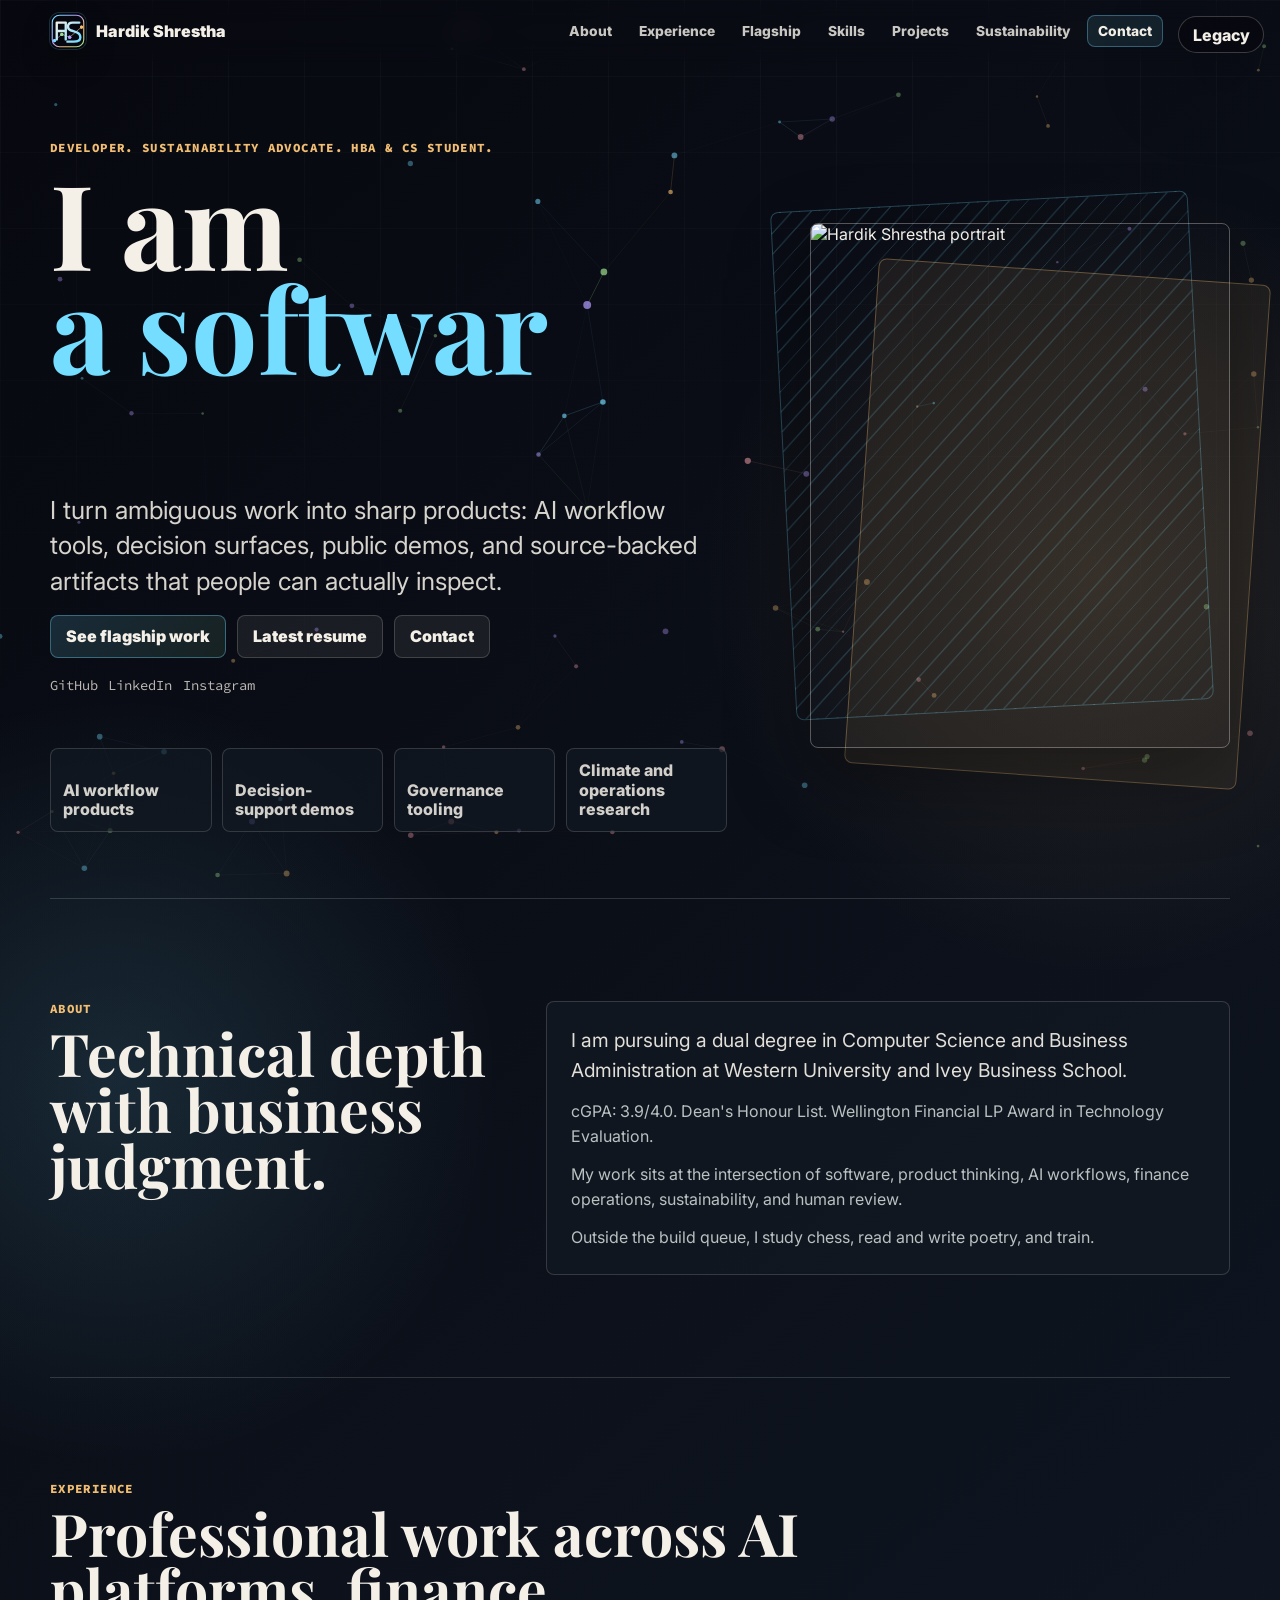
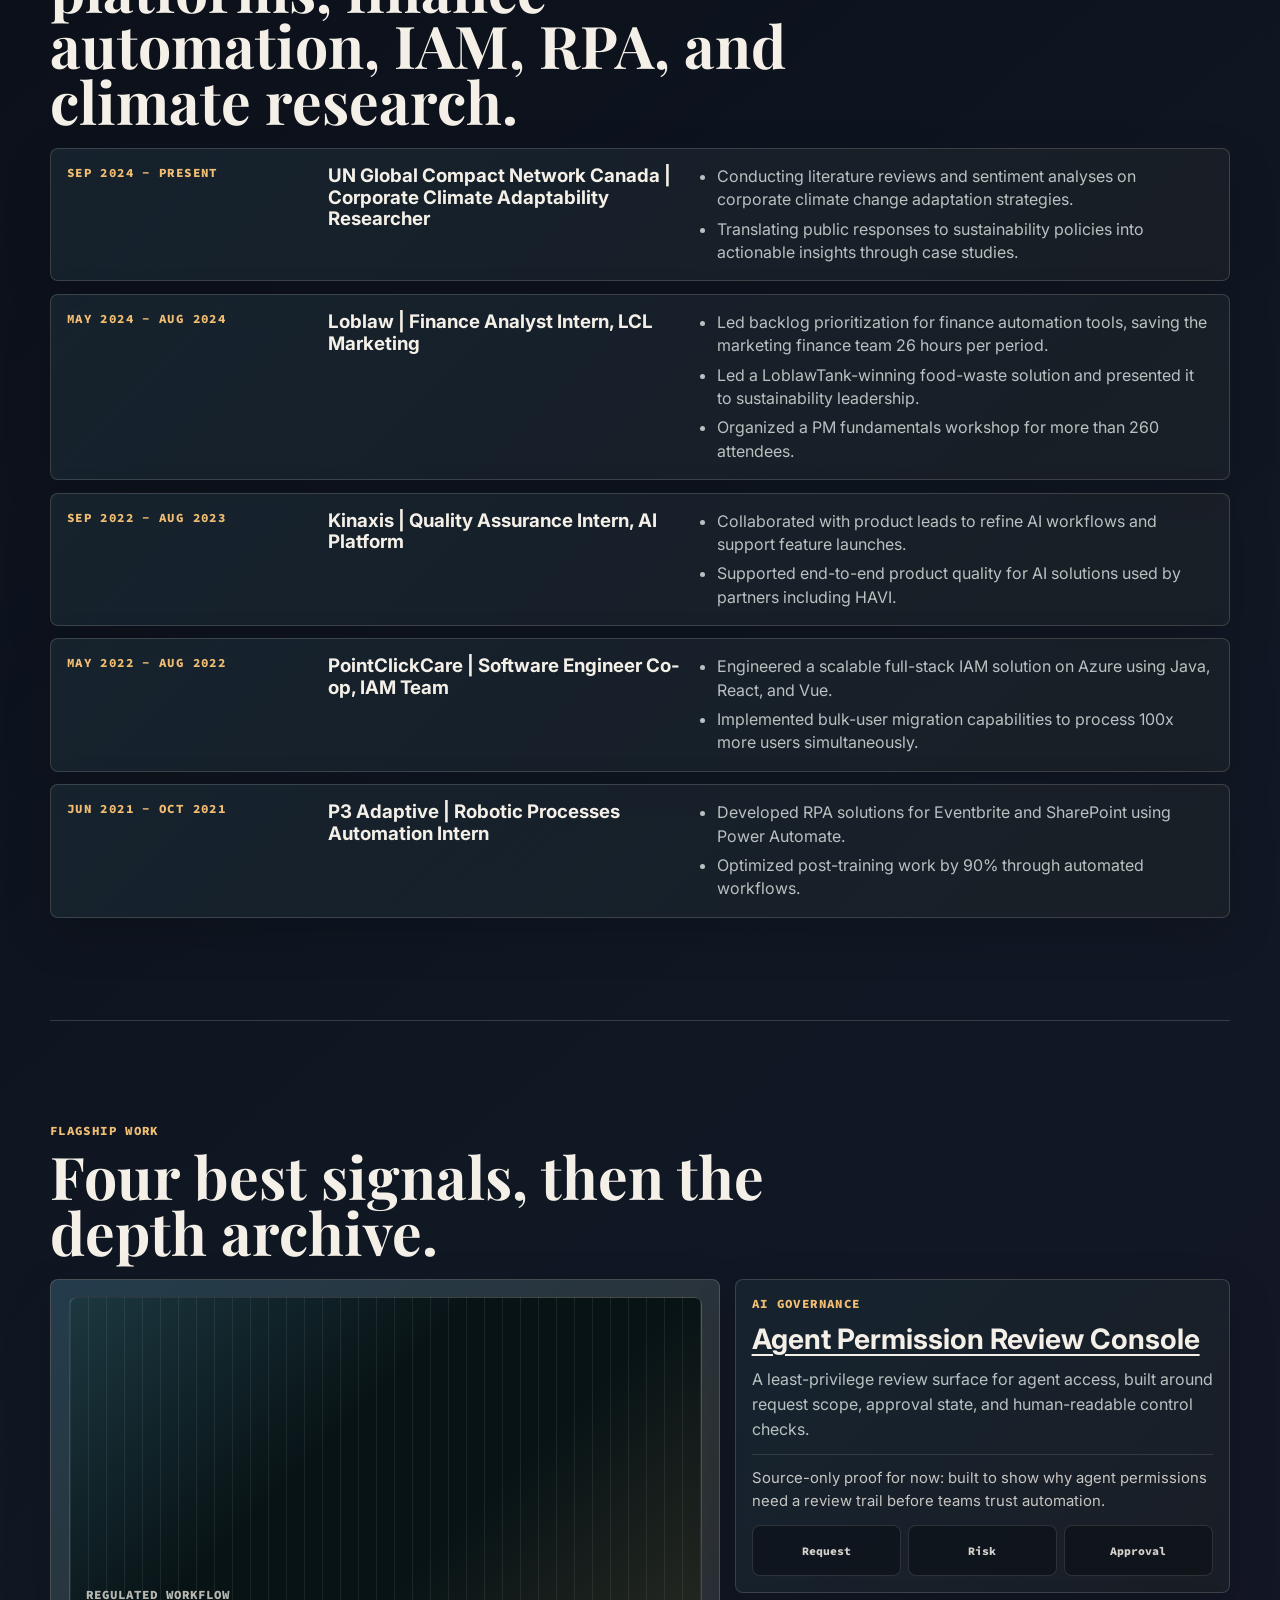
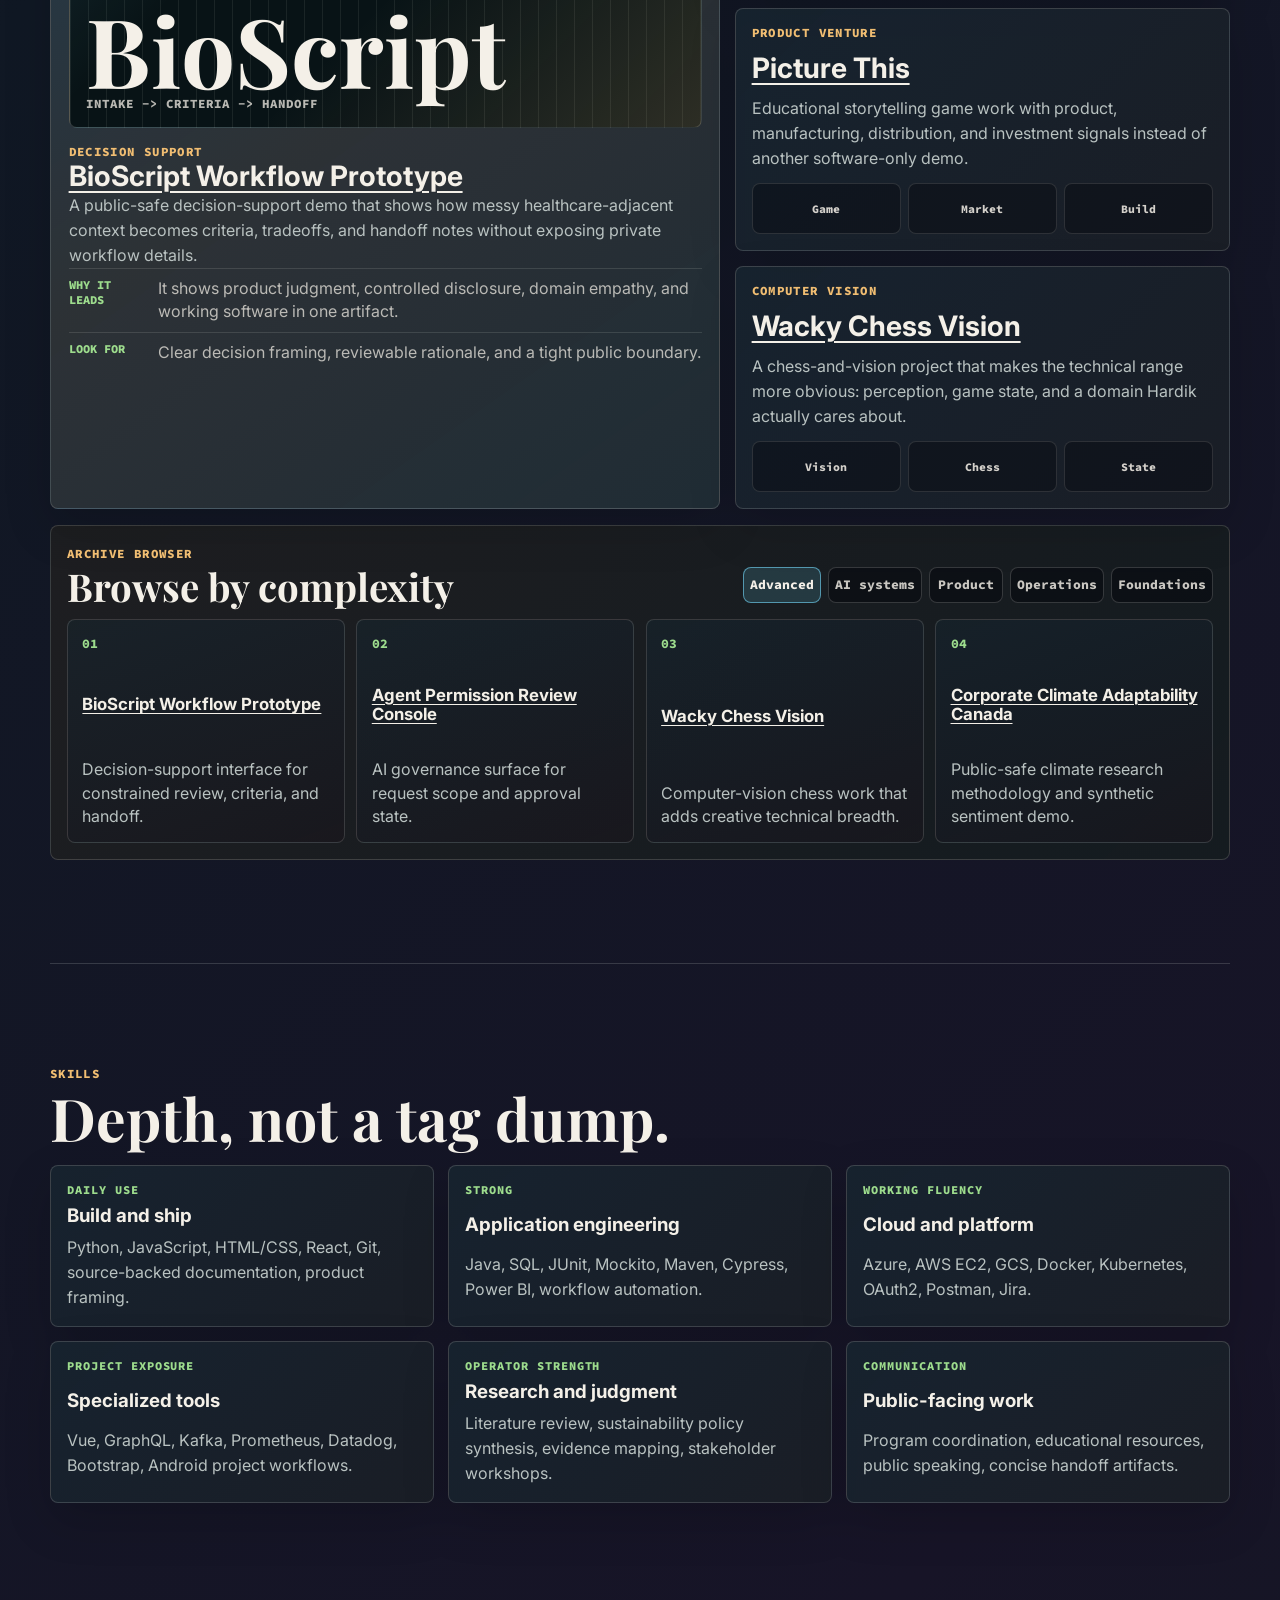
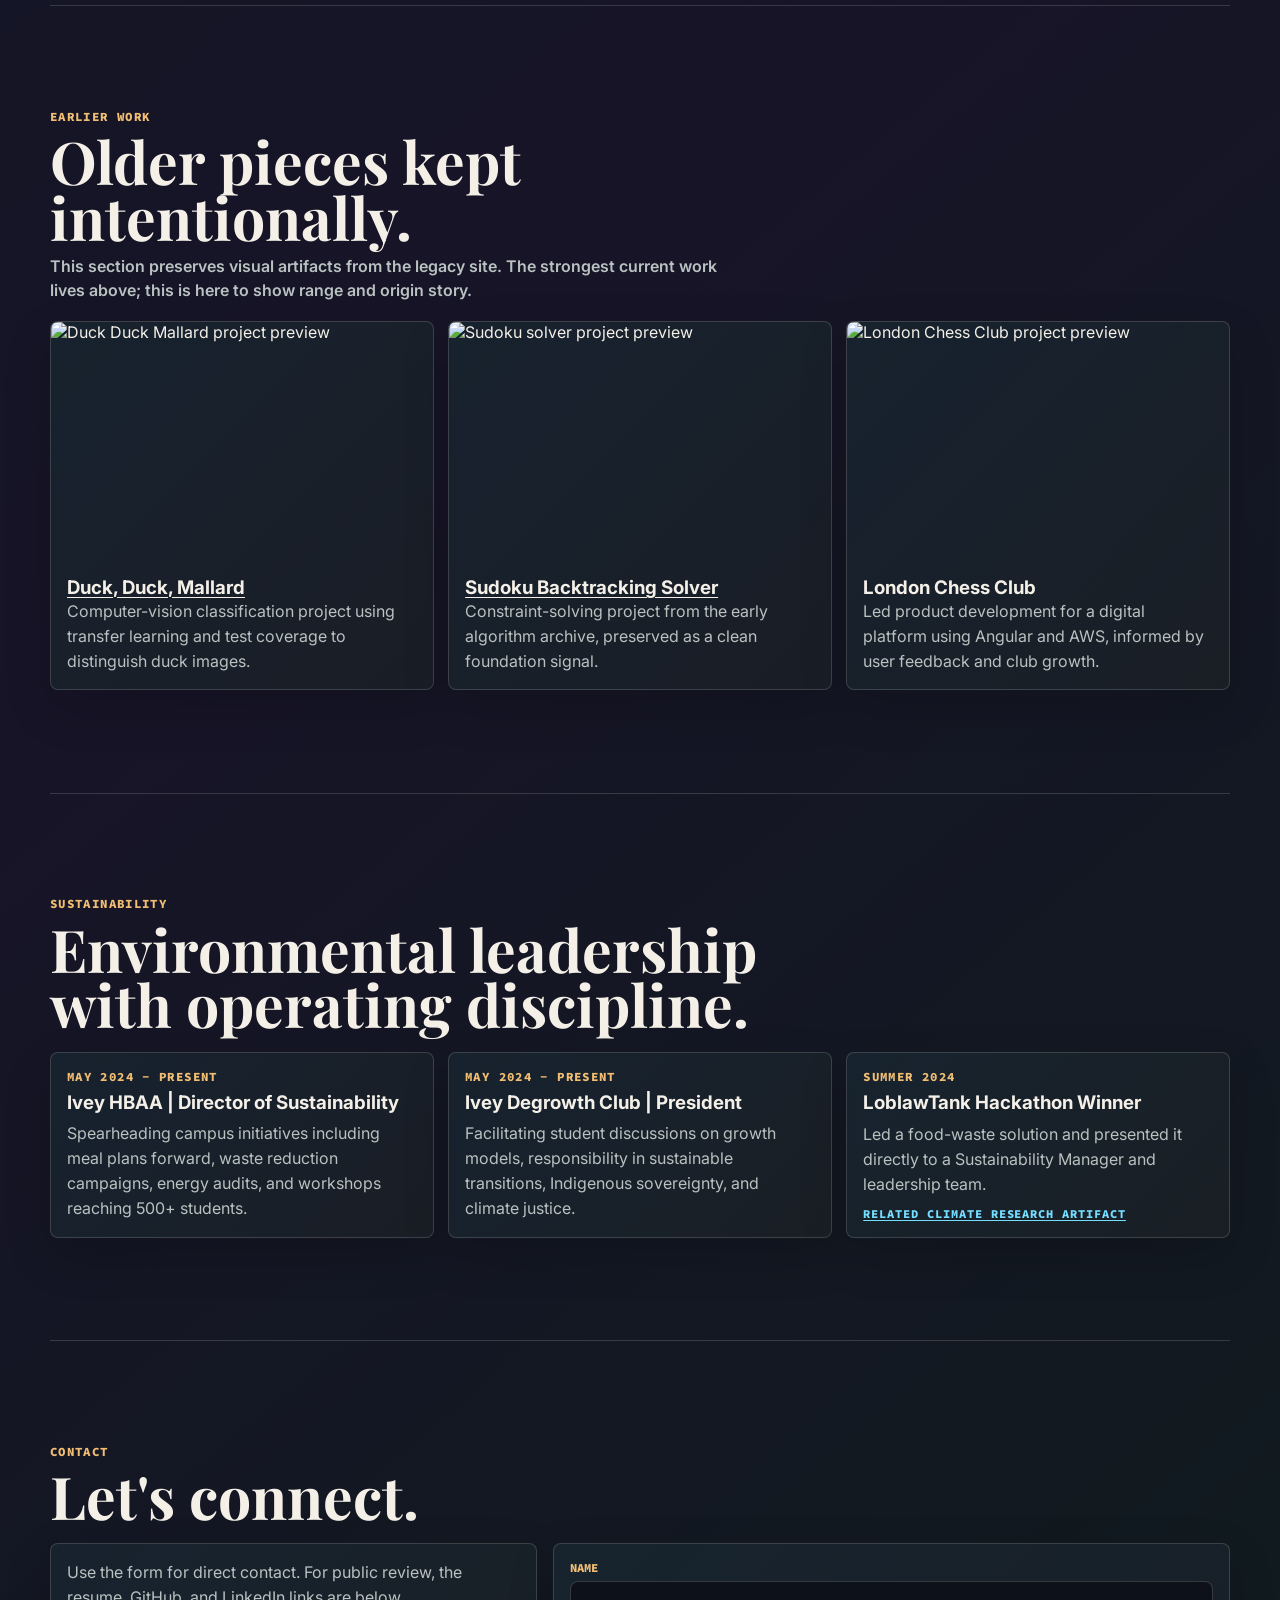
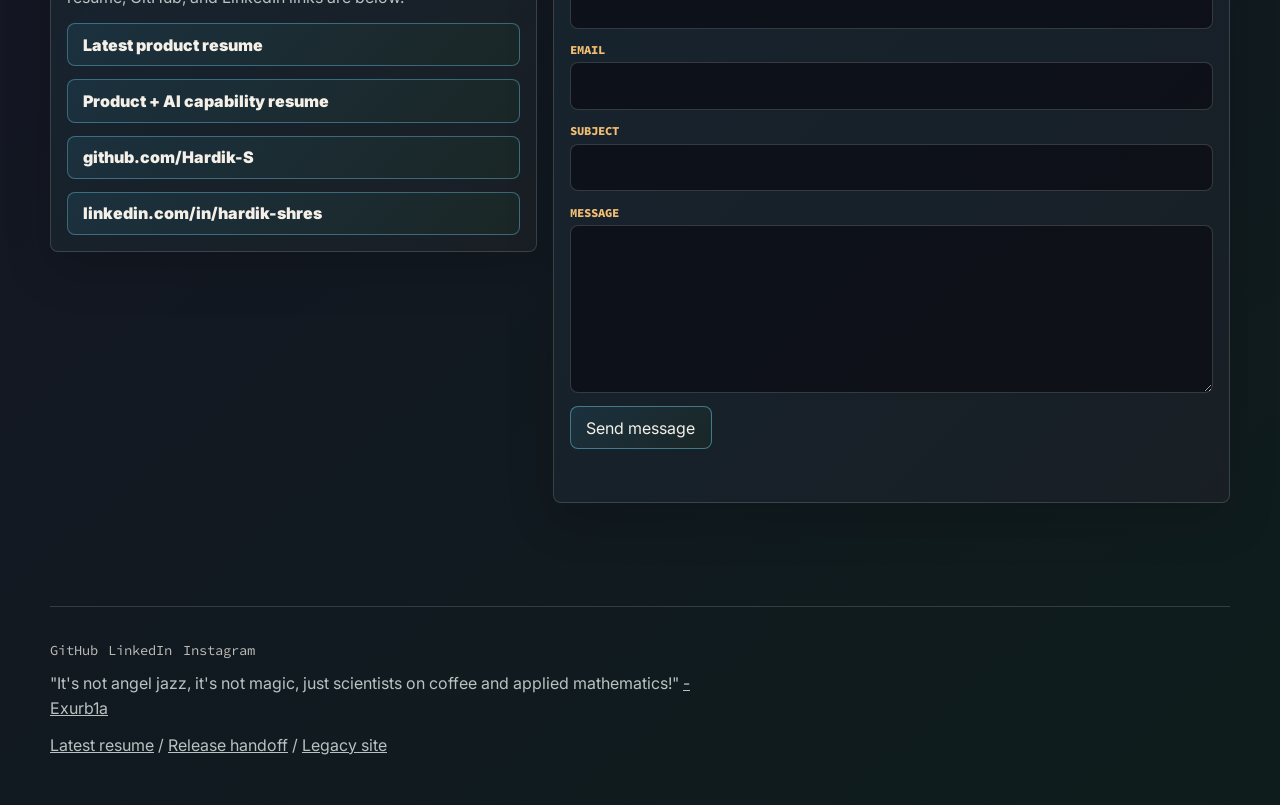
==== commit c366d6ca: "Fix hero wrap and logo" ====
--- a/index.html
+++ b/index.html
@@ -27,7 +27,7 @@
   <link rel="preload" as="image" href="images/project-2.png">
   <link href="https://fonts.googleapis.com/css2?family=Inter:wght@400;600;700;800&family=Playfair+Display:wght@700;900&family=Source+Code+Pro:wght@500;700&display=swap" rel="stylesheet">
   <link rel="stylesheet" href="css/flagship-rework.css">
-  <link rel="shortcut icon" href="images/favicon2.png">
+  <link rel="icon" href="images/hs-node-mark.svg" type="image/svg+xml">
 </head>
 
 <body>
@@ -37,7 +37,7 @@
 
   <header class="topbar" aria-label="Primary navigation">
     <a class="brand-mark" href="#top" aria-label="Hardik Shrestha home">
-      <img src="images/logo5.png" alt="" width="52" height="52">
+      <img src="images/hs-node-mark.svg" alt="" width="64" height="64">
       <span>Hardik Shrestha</span>
     </a>
     <nav class="main-nav" aria-label="Portfolio sections">
--- a/css/flagship-rework.css
+++ b/css/flagship-rework.css
@@ -117,9 +117,11 @@
 }
 
 .brand-mark img {
-  width: 2rem;
-  height: 2rem;
+  width: 2.25rem;
+  height: 2.25rem;
   object-fit: contain;
+  border-radius: 0.6rem;
+  box-shadow: 0 0 0 1px rgba(117, 221, 255, 0.18), 0 0.8rem 1.8rem rgba(0, 0, 0, 0.25);
 }
 
 .main-nav {
@@ -177,6 +179,7 @@
   display: grid;
   gap: 1rem;
   align-content: center;
+  min-width: 0;
 }
 
 .hero-kicker,
@@ -204,17 +207,27 @@
 }
 
 h1 {
-  max-width: 11ch;
+  max-width: min(100%, 14ch);
   font-family: "Playfair Display", Georgia, serif;
-  font-size: clamp(4rem, 10vw, 8.8rem);
-  line-height: 0.84;
+  font-size: clamp(4rem, 9.2vw, 8.2rem);
+  line-height: 0.88;
   letter-spacing: 0;
+  overflow-wrap: anywhere;
+}
+
+h1.has-long-role {
+  max-width: min(100%, 17ch);
+  font-size: clamp(3.25rem, 7.2vw, 6.6rem);
+  line-height: 0.92;
 }
 
 h1 span {
   display: block;
   color: var(--cyan);
   min-height: 1.72em;
+  overflow-wrap: anywhere;
+  word-break: break-word;
+  hyphens: none;
 }
 
 .hero-lede {
